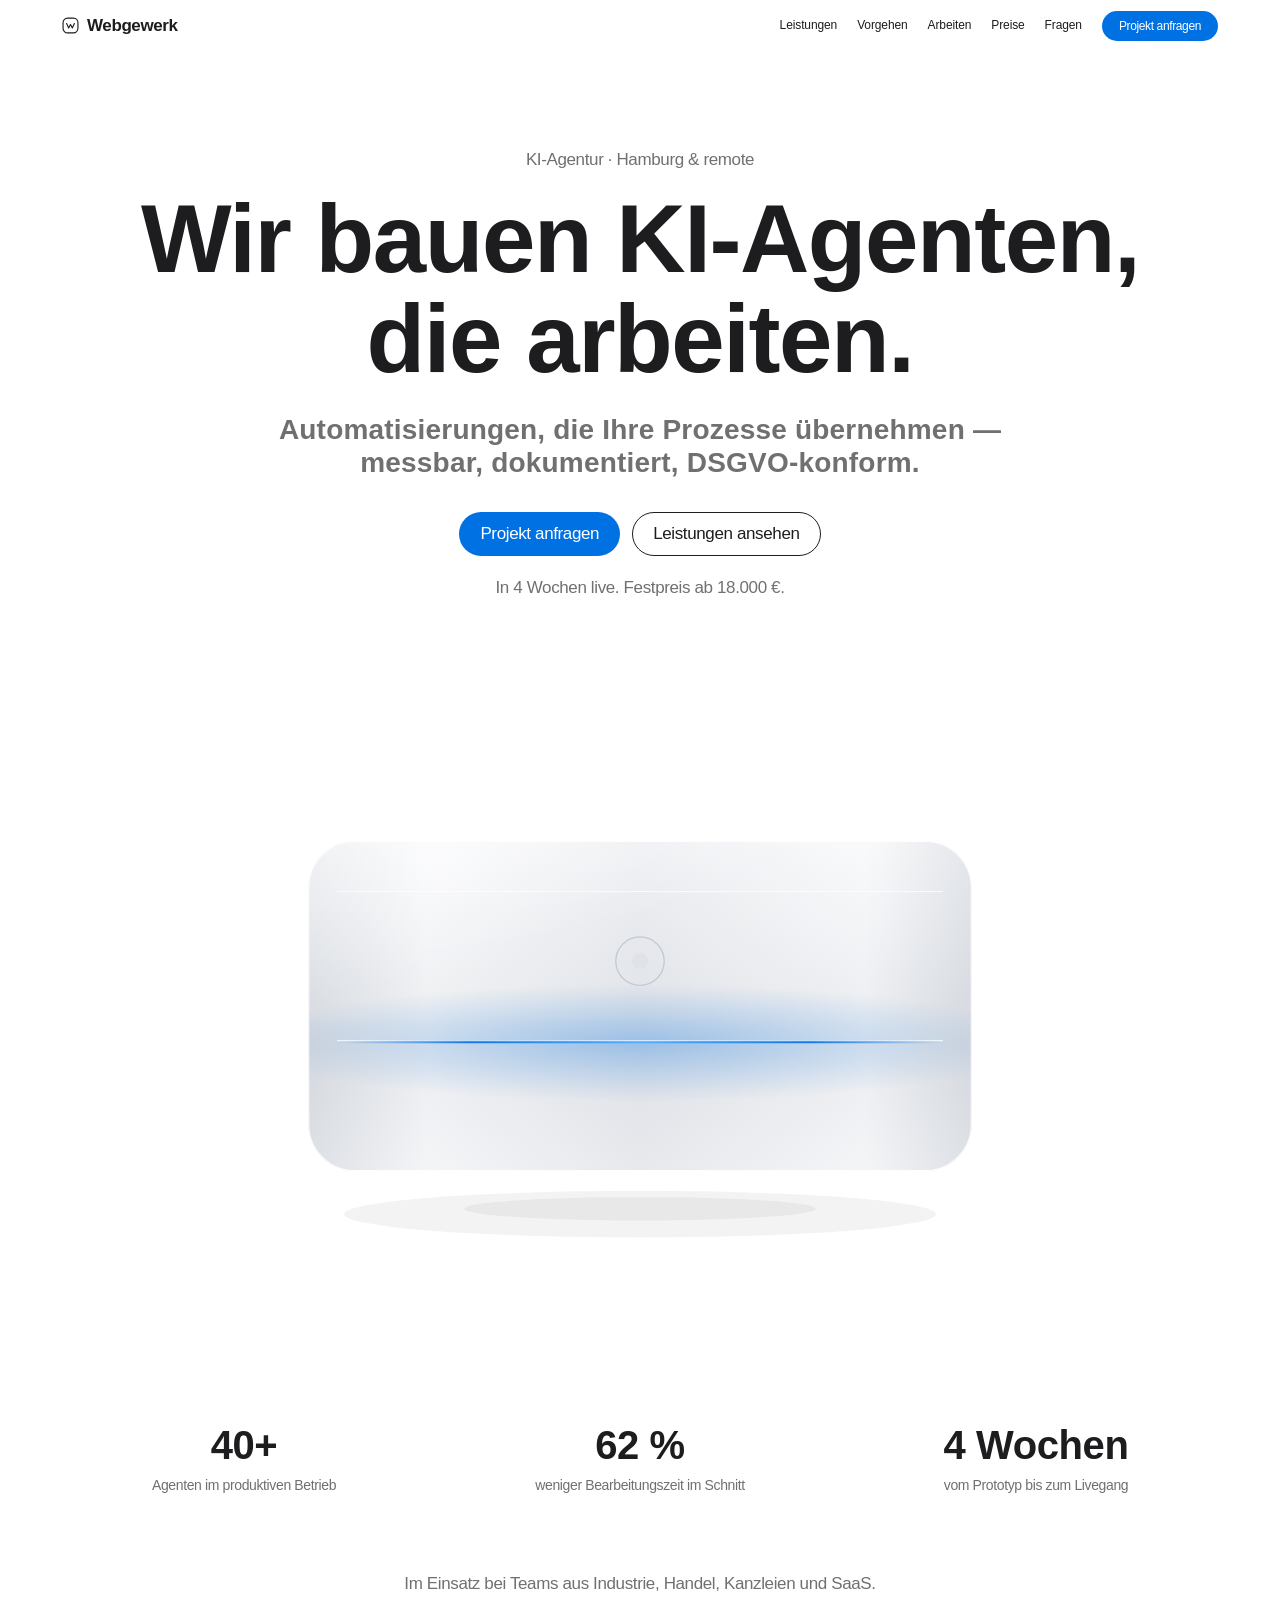
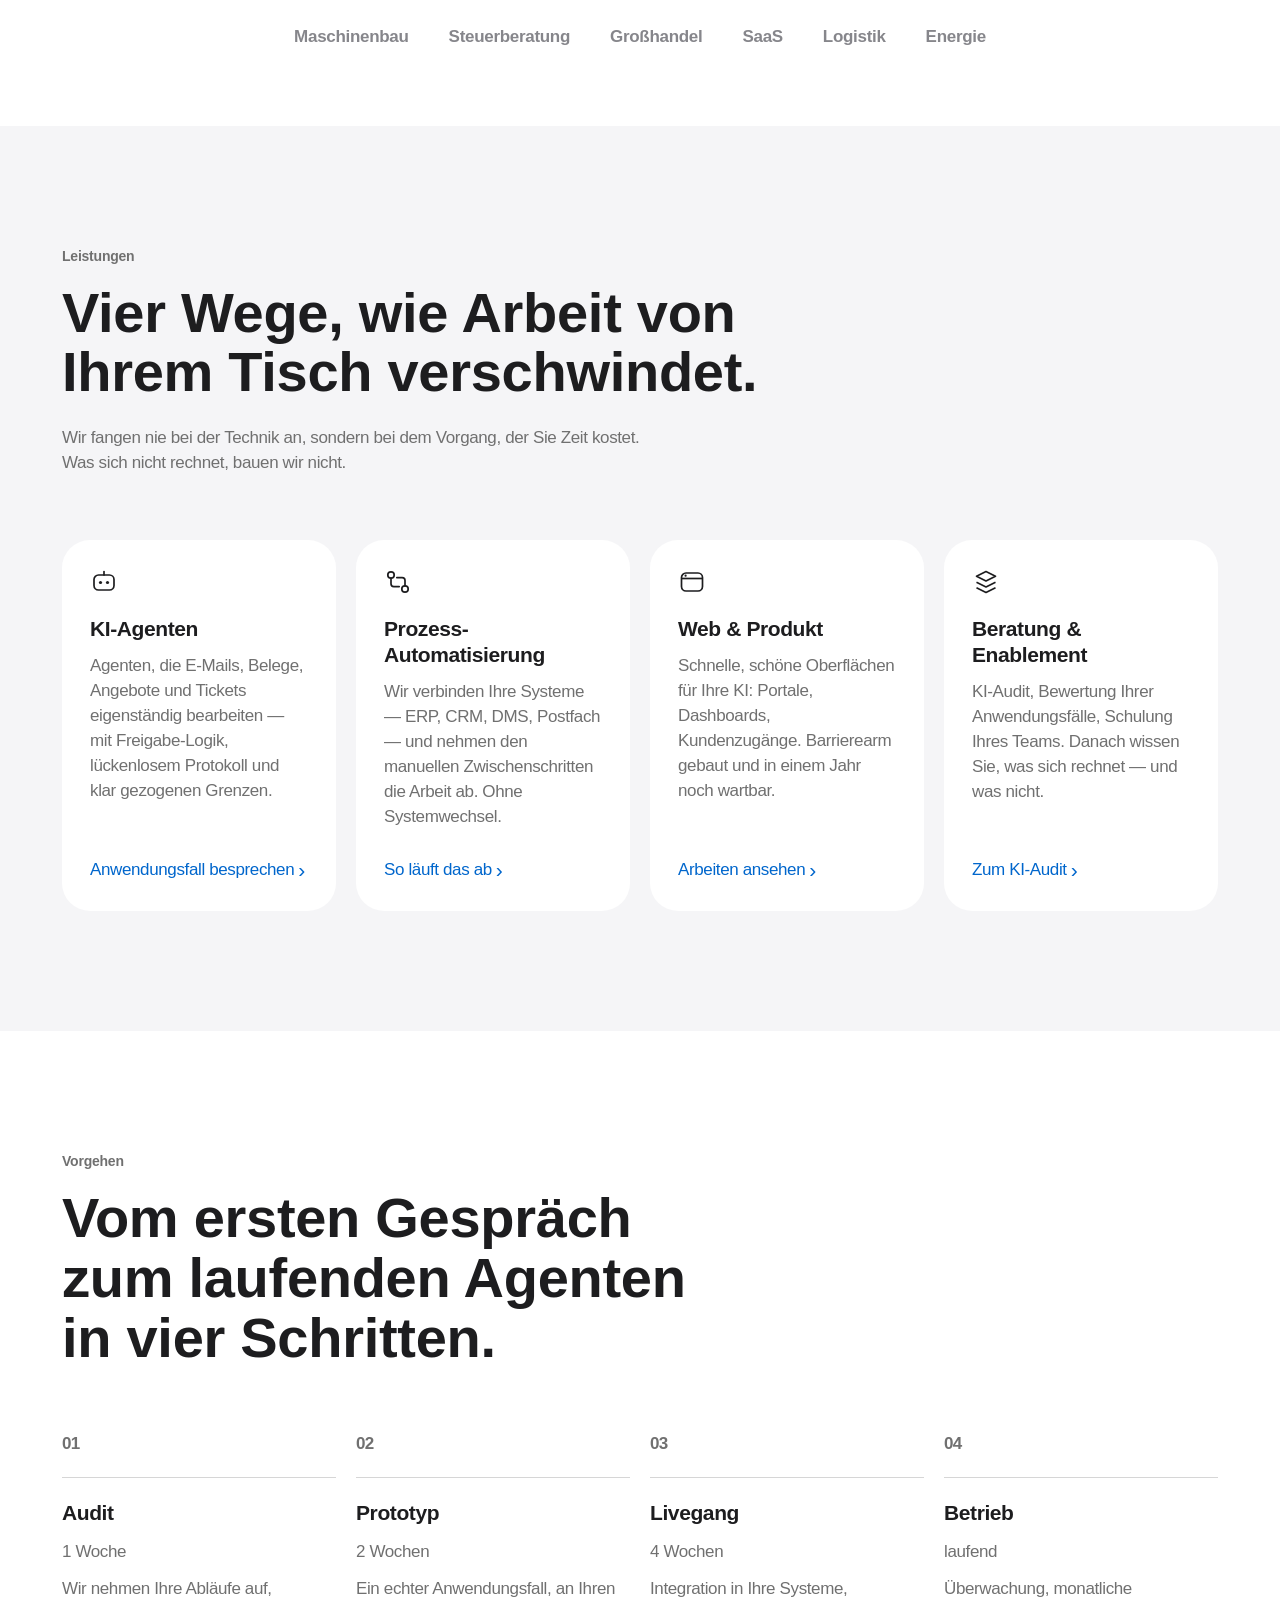
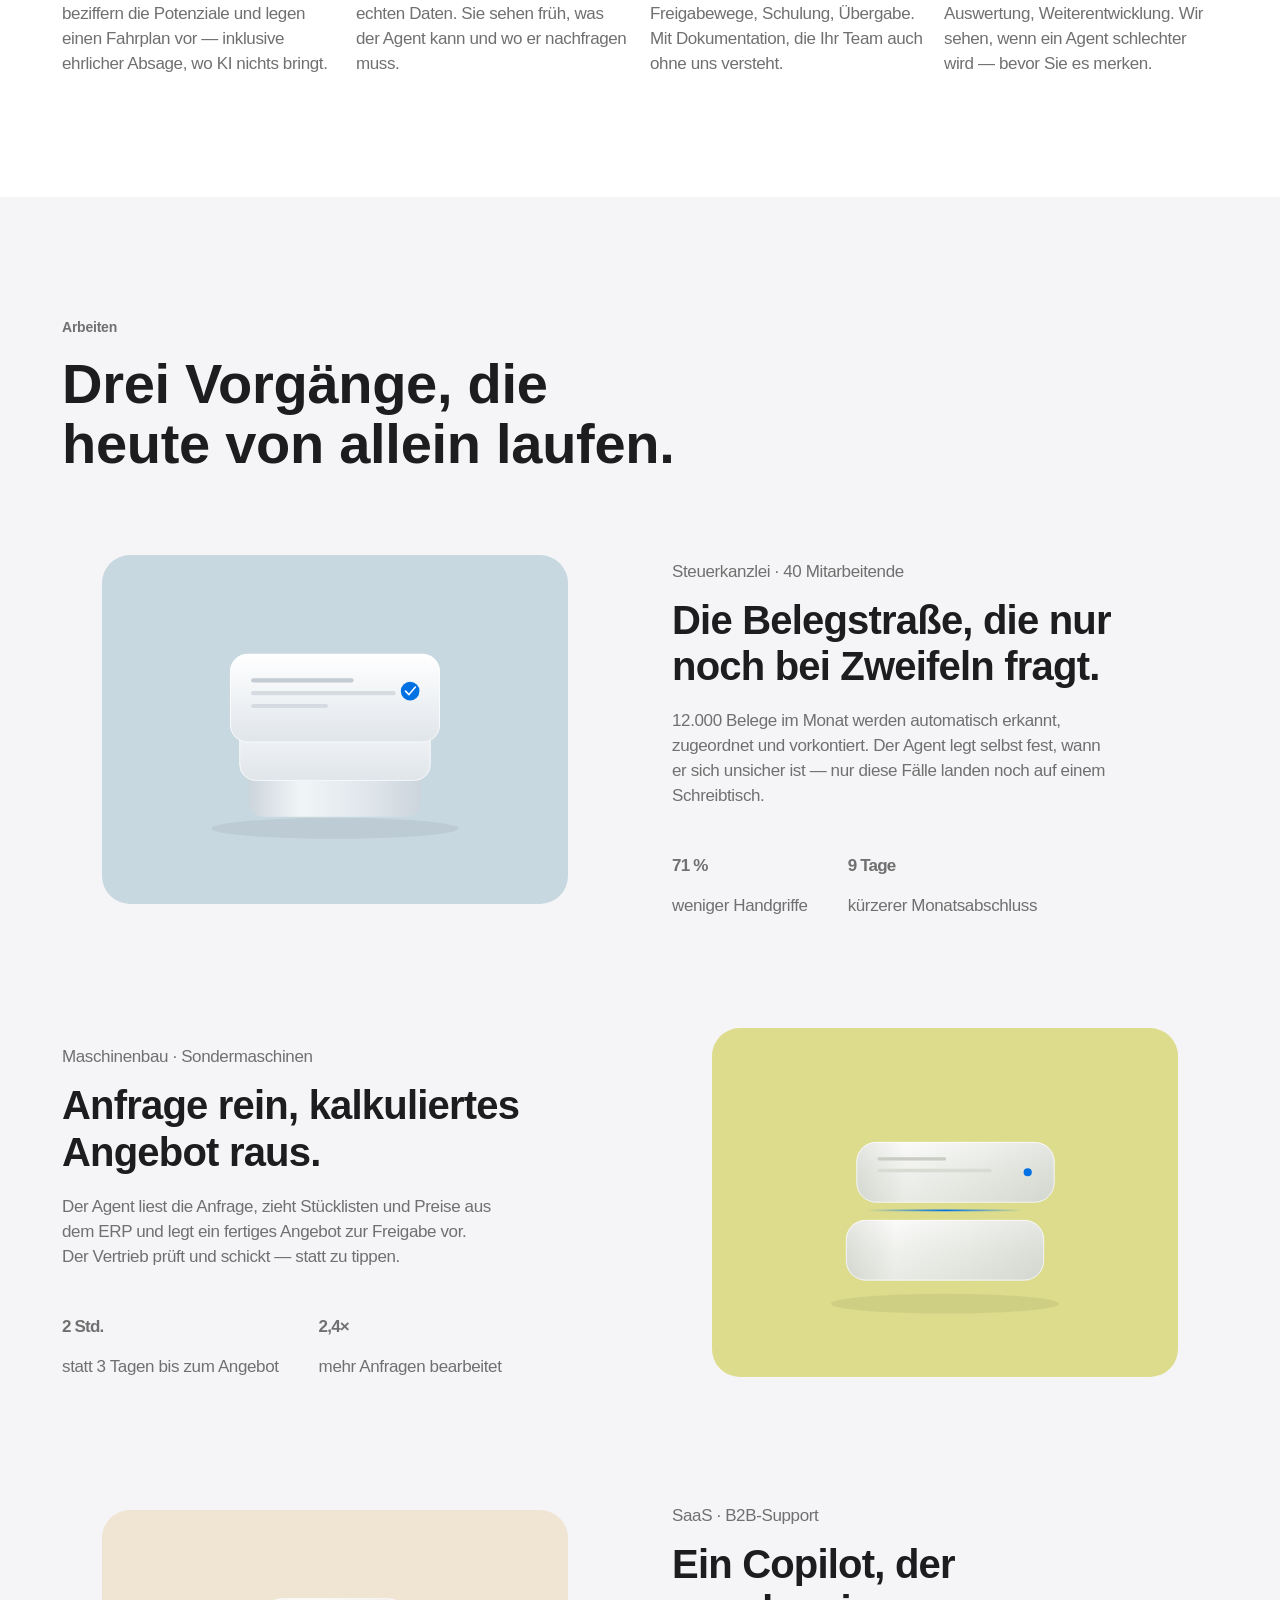
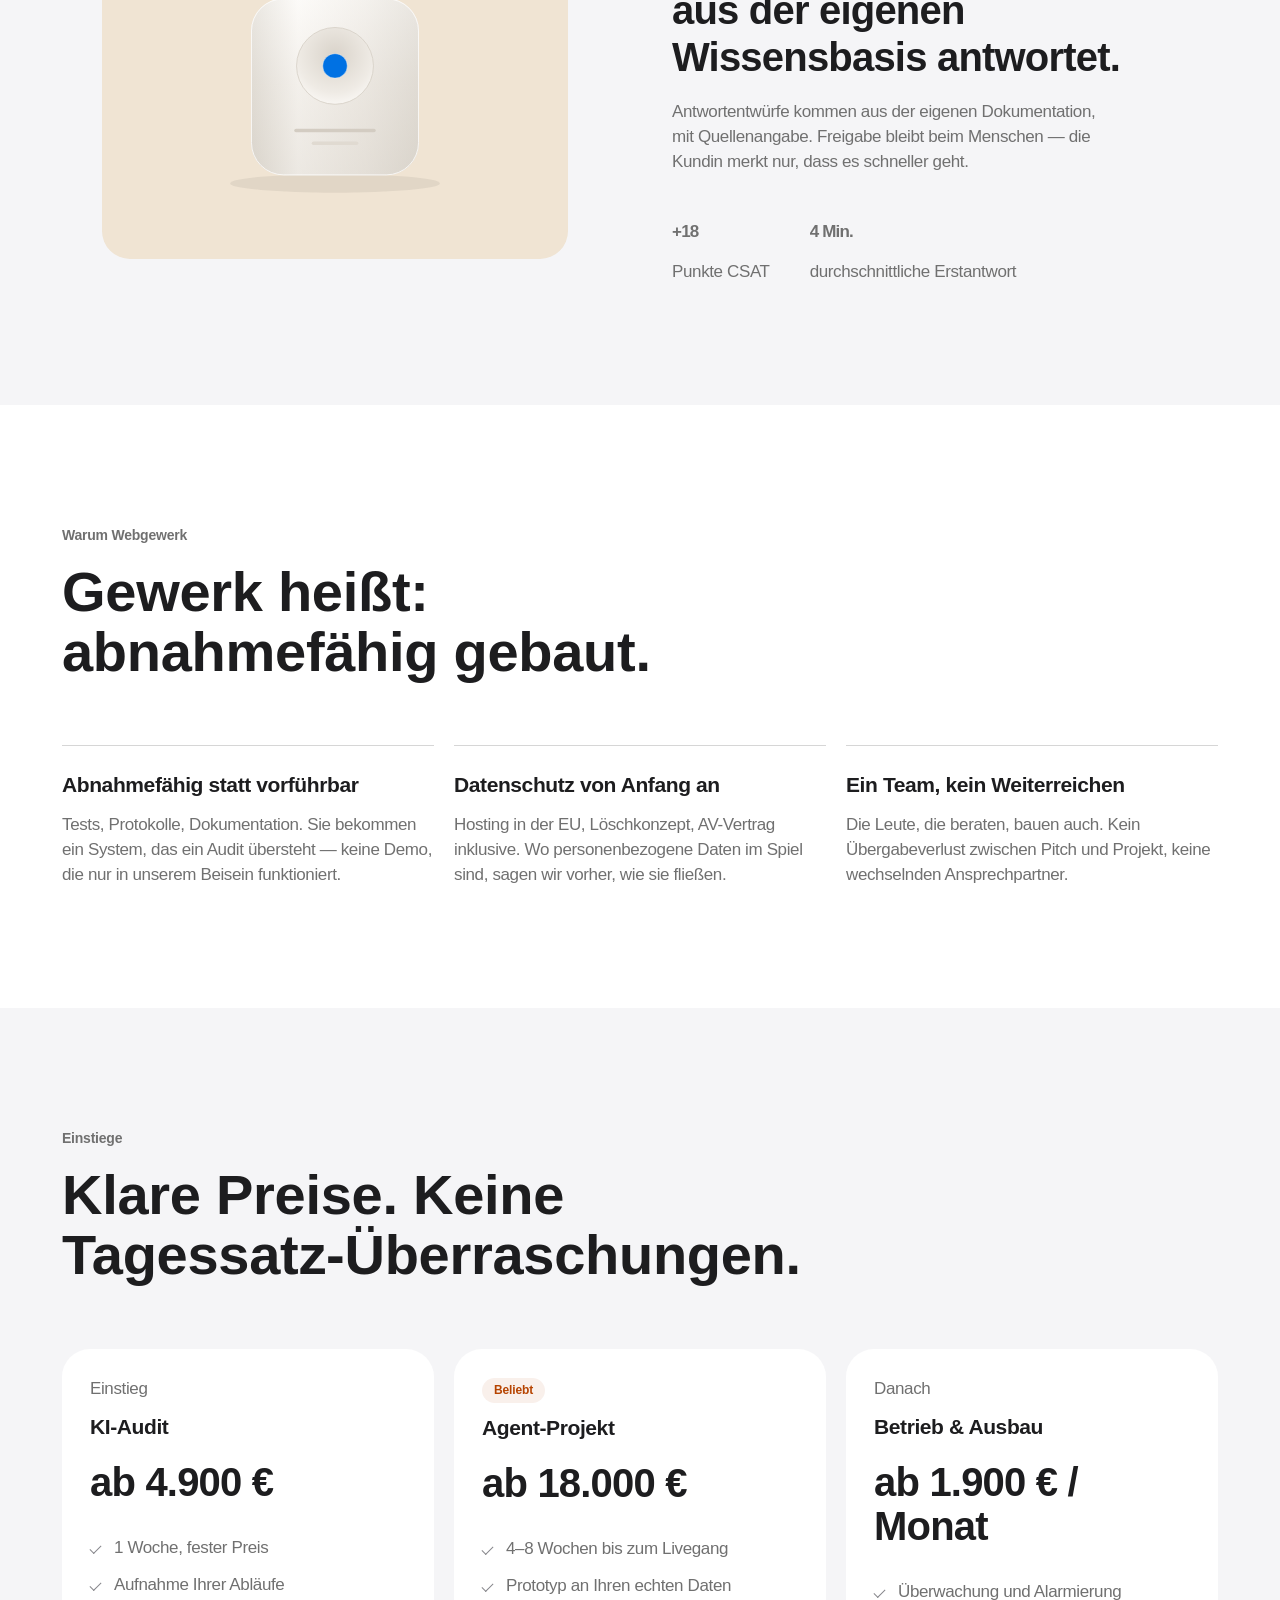
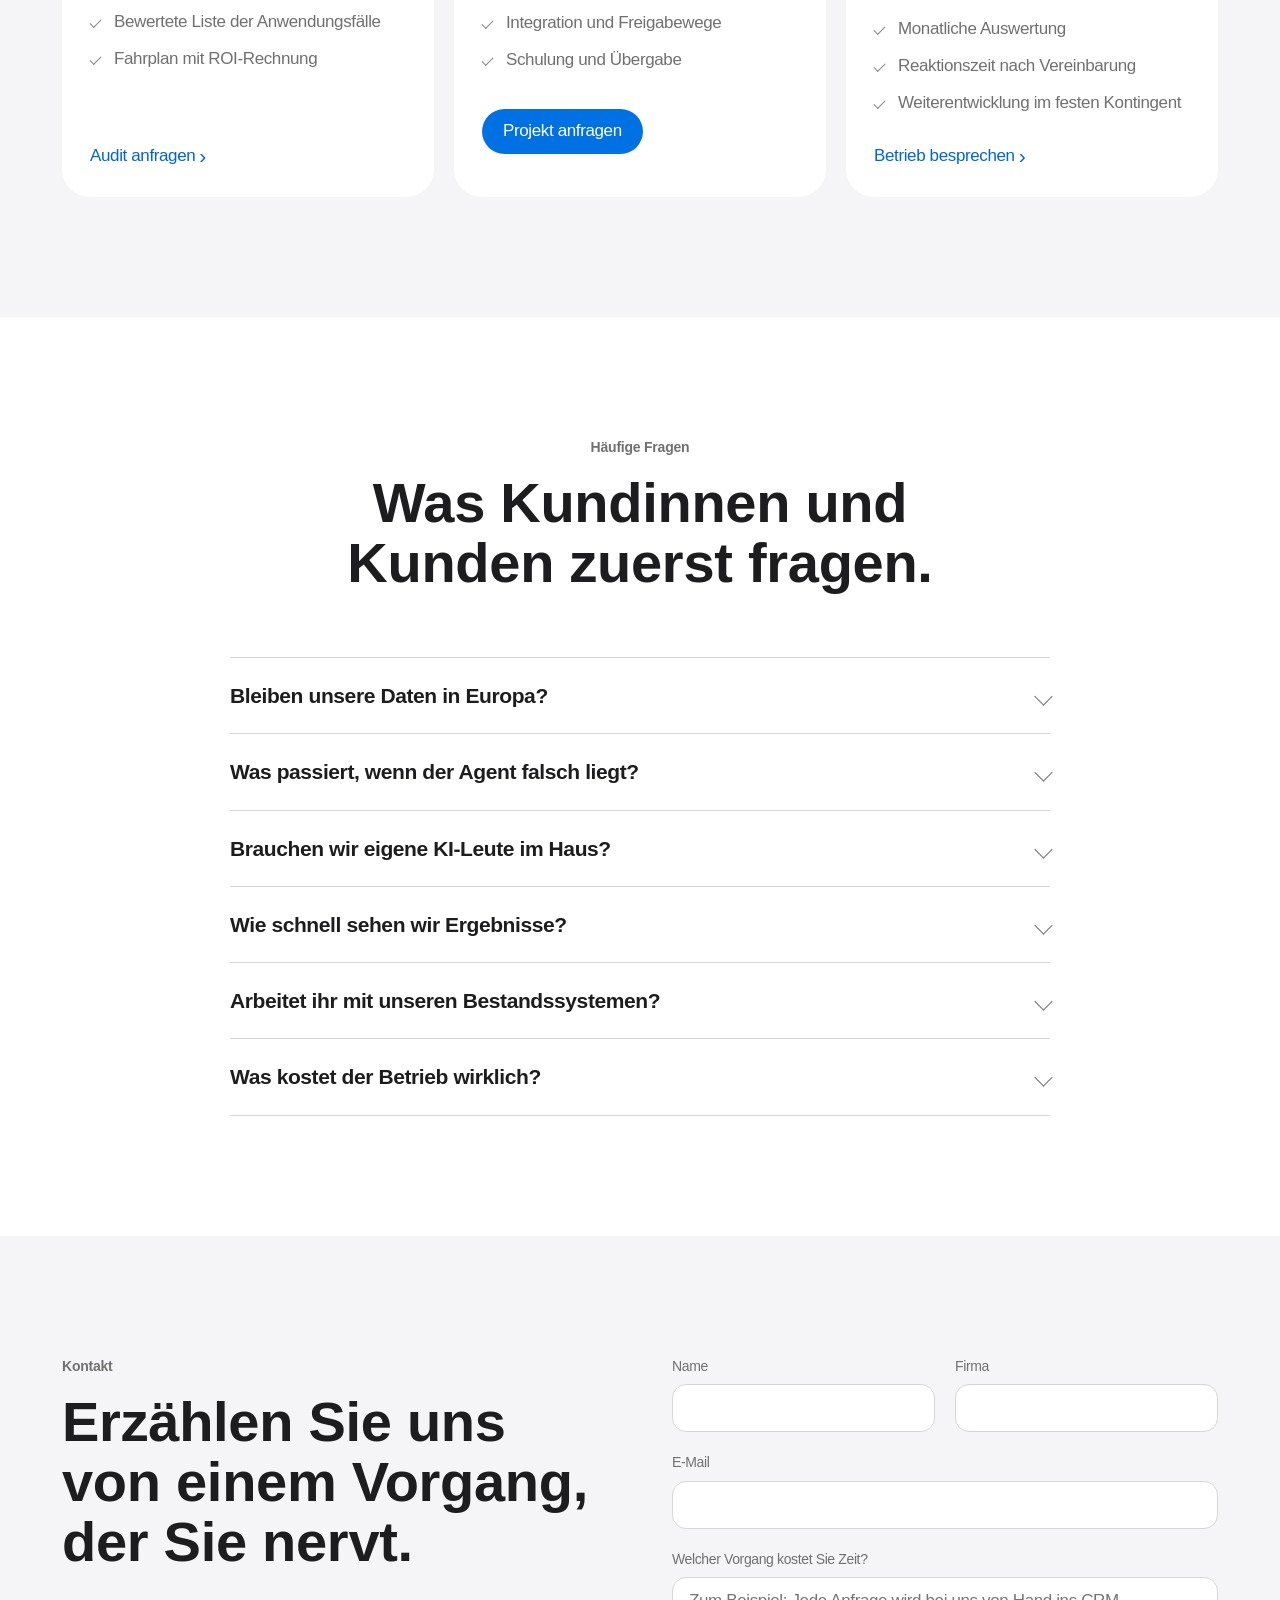
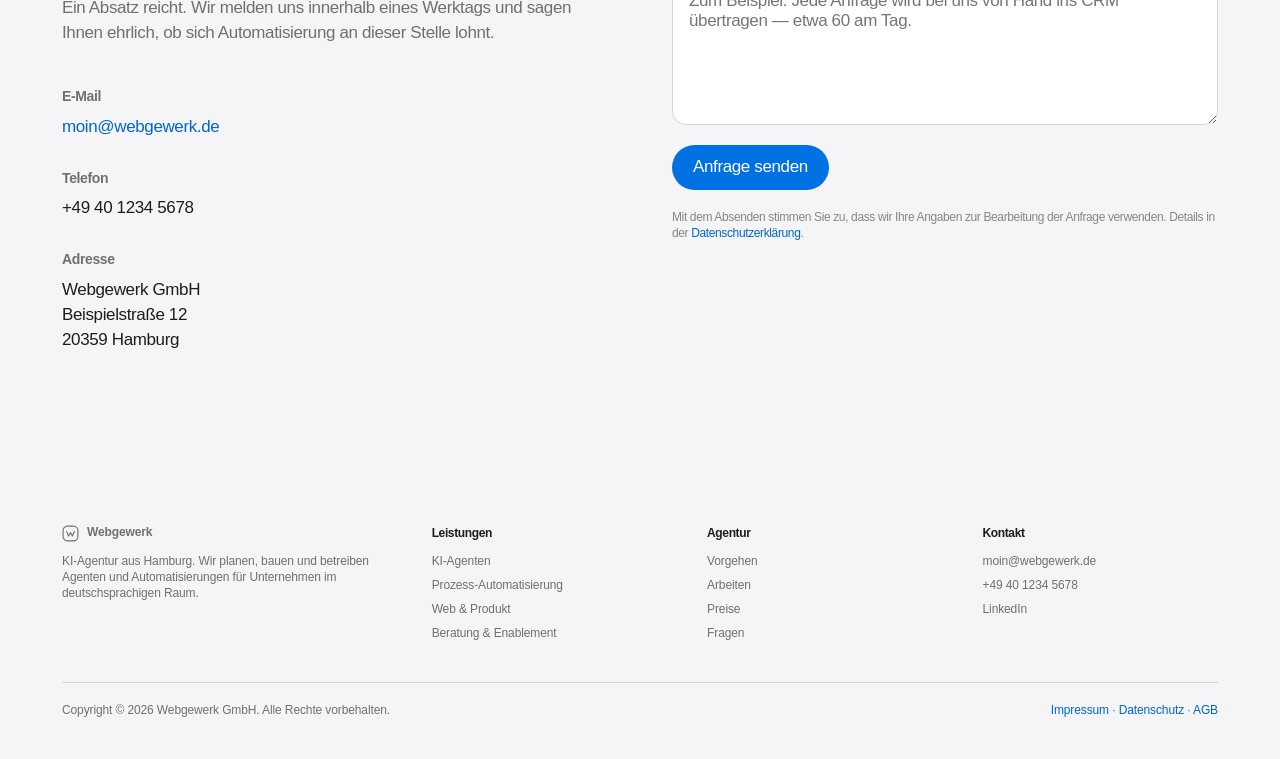
==== index.html @ 895873ce "Website für Webgewerk bauen Statische Seite ohne Build-Schritt, gebaut nach dem Refero-Style „Apple " ====
<!doctype html>
<html lang="de">
<head>
<meta charset="utf-8">
<meta name="viewport" content="width=device-width, initial-scale=1">
<title>Webgewerk — KI-Agenten, die arbeiten</title>
<meta name="description" content="Webgewerk ist eine KI-Agentur aus Hamburg. Wir planen, bauen und betreiben KI-Agenten und Automatisierungen für Unternehmen im deutschsprachigen Raum — messbar, dokumentiert, DSGVO-konform.">
<meta name="theme-color" content="#ffffff">
<link rel="canonical" href="https://webgewerk.de/">

<meta property="og:type" content="website">
<meta property="og:locale" content="de_DE">
<meta property="og:site_name" content="Webgewerk">
<meta property="og:title" content="Webgewerk — KI-Agenten, die arbeiten">
<meta property="og:description" content="KI-Agenten und Automatisierungen, die Ihre Prozesse übernehmen. In Wochen live, nicht in Quartalen.">
<meta property="og:image" content="/assets/img/hero.svg">

<link rel="stylesheet" href="styles/main.css">
<link rel="icon" href="assets/img/mark.svg" type="image/svg+xml">

<script type="application/ld+json">
{
  "@context": "https://schema.org",
  "@type": "ProfessionalService",
  "name": "Webgewerk",
  "description": "KI-Agentur für Agenten, Prozessautomatisierung und Produktentwicklung.",
  "areaServed": "DACH",
  "email": "moin@webgewerk.de",
  "address": { "@type": "PostalAddress", "addressLocality": "Hamburg", "addressCountry": "DE" }
}
</script>
</head>

<body>
<a class="skip" href="#main">Zum Inhalt springen</a>

<!-- ========================= Navigation ========================= -->
<header class="nav">
  <div class="wrap nav__inner">
    <a class="nav__logo" href="#top">
      <svg class="nav__mark" viewBox="0 0 24 24" aria-hidden="true">
        <rect x="1.5" y="1.5" width="21" height="21" rx="6.5" fill="none" stroke="currentColor" stroke-width="1.6"/>
        <path d="M6.5 9.2 L9.4 15.4 L12 10.6 L14.6 15.4 L17.5 9.2" fill="none"
              stroke="currentColor" stroke-width="1.6" stroke-linecap="round" stroke-linejoin="round"/>
      </svg>
      Webgewerk
    </a>

    <button class="nav__burger" type="button" aria-expanded="false"
            aria-controls="nav-menu" aria-label="Menü öffnen"><span></span></button>

    <nav class="nav__menu" id="nav-menu" aria-label="Hauptnavigation">
      <a class="nav__link" href="#leistungen">Leistungen</a>
      <a class="nav__link" href="#vorgehen">Vorgehen</a>
      <a class="nav__link" href="#arbeiten">Arbeiten</a>
      <a class="nav__link" href="#preise">Preise</a>
      <a class="nav__link" href="#faq">Fragen</a>
      <a class="btn btn--filled nav__cta" href="#kontakt">Projekt anfragen</a>
    </nav>
  </div>
</header>

<main id="main">
<a id="top"></a>

<!-- ========================= Hero ========================= -->
<section class="section hero">
  <div class="wrap">
    <p class="hero__eyebrow" data-reveal>KI-Agentur · Hamburg &amp; remote</p>
    <h1 class="h-display" data-reveal data-delay="1">Wir bauen KI-Agenten,<br>die arbeiten.</h1>
    <p class="hero__lead" data-reveal data-delay="2">
      Automatisierungen, die Ihre Prozesse übernehmen — messbar, dokumentiert,
      <span style="white-space:nowrap">DSGVO-konform</span>.
    </p>

    <div class="btn-row btn-row--center" data-reveal data-delay="3">
      <a class="btn btn--filled" href="#kontakt">Projekt anfragen</a>
      <a class="btn btn--ghost" href="#leistungen">Leistungen ansehen</a>
    </div>

    <p class="hero__note num" data-reveal data-delay="3">In 4 Wochen live. Festpreis ab 18.000 €.</p>

    <figure class="hero__visual" data-reveal>
      <img src="assets/img/hero.svg" width="1200" height="760"
           alt="Ein mattes Aluminiumobjekt mit einer schmalen blauen Lichtfuge, freigestellt auf Weiß.">
    </figure>

    <div class="stats">
      <div class="stat" data-reveal>
        <p class="stat__value num">40+</p>
        <p class="stat__label">Agenten im produktiven Betrieb</p>
      </div>
      <div class="stat" data-reveal data-delay="1">
        <p class="stat__value num">62 %</p>
        <p class="stat__label">weniger Bearbeitungszeit im Schnitt</p>
      </div>
      <div class="stat" data-reveal data-delay="2">
        <p class="stat__value num">4 Wochen</p>
        <p class="stat__label">vom Prototyp bis zum Livegang</p>
      </div>
    </div>
  </div>
</section>

<!-- ========================= Vertrauen ========================= -->
<section class="section section--tight trust">
  <div class="wrap" data-reveal>
    <p>Im Einsatz bei Teams aus Industrie, Handel, Kanzleien und SaaS.</p>
    <div class="trust__row">
      <span class="trust__item">Maschinenbau</span>
      <span class="trust__item">Steuerberatung</span>
      <span class="trust__item">Großhandel</span>
      <span class="trust__item">SaaS</span>
      <span class="trust__item">Logistik</span>
      <span class="trust__item">Energie</span>
    </div>
  </div>
</section>

<!-- ========================= Leistungen ========================= -->
<section class="section section--canvas" id="leistungen">
  <div class="wrap">
    <div class="section__head" data-reveal>
      <p class="eyebrow">Leistungen</p>
      <h2 class="h-section">Vier Wege, wie Arbeit von Ihrem Tisch verschwindet.</h2>
      <p class="copy">
        Wir fangen nie bei der Technik an, sondern bei dem Vorgang, der Sie Zeit kostet.
        Was sich nicht rechnet, bauen wir nicht.
      </p>
    </div>

    <div class="grid grid--4">
      <article class="card" data-reveal>
        <svg class="card__icon" viewBox="0 0 28 28" fill="none" aria-hidden="true">
          <rect x="4" y="7" width="20" height="15" rx="4.5" stroke="currentColor" stroke-width="1.7"/>
          <circle cx="10.5" cy="14.5" r="1.6" fill="currentColor"/>
          <circle cx="17.5" cy="14.5" r="1.6" fill="currentColor"/>
          <path d="M14 7V3.5" stroke="currentColor" stroke-width="1.7" stroke-linecap="round"/>
        </svg>
        <h3>KI-Agenten</h3>
        <p>Agenten, die E-Mails, Belege, Angebote und Tickets eigenständig bearbeiten — mit
          Freigabe-Logik, lückenlosem Protokoll und klar gezogenen Grenzen.</p>
        <a class="arrow-link" href="#kontakt">Anwendungsfall besprechen</a>
      </article>

      <article class="card" data-reveal data-delay="1">
        <svg class="card__icon" viewBox="0 0 28 28" fill="none" aria-hidden="true">
          <circle cx="7" cy="7" r="3.2" stroke="currentColor" stroke-width="1.7"/>
          <circle cx="21" cy="21" r="3.2" stroke="currentColor" stroke-width="1.7"/>
          <path d="M7 10.4v5.4a2.8 2.8 0 0 0 2.8 2.8h5.4" stroke="currentColor" stroke-width="1.7" stroke-linecap="round"/>
          <path d="M21 17.8v-5.4a2.8 2.8 0 0 0-2.8-2.8h-5.4" stroke="currentColor" stroke-width="1.7" stroke-linecap="round"/>
        </svg>
        <h3>Prozess-Automatisierung</h3>
        <p>Wir verbinden Ihre Systeme — ERP, CRM, DMS, Postfach — und nehmen den manuellen
          Zwischenschritten die Arbeit ab. Ohne Systemwechsel.</p>
        <a class="arrow-link" href="#vorgehen">So läuft das ab</a>
      </article>

      <article class="card" data-reveal data-delay="2">
        <svg class="card__icon" viewBox="0 0 28 28" fill="none" aria-hidden="true">
          <rect x="3.5" y="5" width="21" height="18" rx="4.5" stroke="currentColor" stroke-width="1.7"/>
          <path d="M3.5 10.5h21" stroke="currentColor" stroke-width="1.7"/>
          <circle cx="7.6" cy="7.7" r="1.1" fill="currentColor"/>
        </svg>
        <h3>Web &amp; Produkt</h3>
        <p>Schnelle, schöne Oberflächen für Ihre KI: Portale, Dashboards, Kundenzugänge.
          Barrierearm gebaut und in einem Jahr noch wartbar.</p>
        <a class="arrow-link" href="#arbeiten">Arbeiten ansehen</a>
      </article>

      <article class="card" data-reveal data-delay="3">
        <svg class="card__icon" viewBox="0 0 28 28" fill="none" aria-hidden="true">
          <path d="M14 3.5 4.5 8.2 14 12.9l9.5-4.7L14 3.5Z" stroke="currentColor" stroke-width="1.7" stroke-linejoin="round"/>
          <path d="M4.5 14.2 14 18.9l9.5-4.7M4.5 19.8 14 24.5l9.5-4.7" stroke="currentColor" stroke-width="1.7" stroke-linejoin="round"/>
        </svg>
        <h3>Beratung &amp; Enablement</h3>
        <p>KI-Audit, Bewertung Ihrer Anwendungsfälle, Schulung Ihres Teams. Danach wissen Sie,
          was sich rechnet — und was nicht.</p>
        <a class="arrow-link" href="#preise">Zum KI-Audit</a>
      </article>
    </div>
  </div>
</section>

<!-- ========================= Vorgehen ========================= -->
<section class="section" id="vorgehen">
  <div class="wrap">
    <div class="section__head" data-reveal>
      <p class="eyebrow">Vorgehen</p>
      <h2 class="h-section">Vom ersten Gespräch zum laufenden Agenten in vier Schritten.</h2>
    </div>

    <div class="steps">
      <article class="step" data-reveal>
        <p class="step__num num">01</p>
        <div class="step__rule"></div>
        <h3>Audit</h3>
        <p class="step__time">1 Woche</p>
        <p>Wir nehmen Ihre Abläufe auf, beziffern die Potenziale und legen einen Fahrplan vor —
          inklusive ehrlicher Absage, wo KI nichts bringt.</p>
      </article>

      <article class="step" data-reveal data-delay="1">
        <p class="step__num num">02</p>
        <div class="step__rule"></div>
        <h3>Prototyp</h3>
        <p class="step__time">2 Wochen</p>
        <p>Ein echter Anwendungsfall, an Ihren echten Daten. Sie sehen früh, was der Agent kann
          und wo er nachfragen muss.</p>
      </article>

      <article class="step" data-reveal data-delay="2">
        <p class="step__num num">03</p>
        <div class="step__rule"></div>
        <h3>Livegang</h3>
        <p class="step__time">4 Wochen</p>
        <p>Integration in Ihre Systeme, Freigabewege, Schulung, Übergabe. Mit Dokumentation,
          die Ihr Team auch ohne uns versteht.</p>
      </article>

      <article class="step" data-reveal data-delay="3">
        <p class="step__num num">04</p>
        <div class="step__rule"></div>
        <h3>Betrieb</h3>
        <p class="step__time">laufend</p>
        <p>Überwachung, monatliche Auswertung, Weiterentwicklung. Wir sehen, wenn ein Agent
          schlechter wird — bevor Sie es merken.</p>
      </article>
    </div>
  </div>
</section>

<!-- ========================= Arbeiten ========================= -->
<section class="section section--canvas" id="arbeiten">
  <div class="wrap">
    <div class="section__head" data-reveal>
      <p class="eyebrow">Arbeiten</p>
      <h2 class="h-section">Drei Vorgänge, die heute von allein laufen.</h2>
    </div>

    <article class="case" data-reveal>
      <figure class="case__media">
        <img src="assets/img/case-belege.svg" width="800" height="600"
             alt="Gestapelte Belegebenen als Produktdarstellung auf hellblauer Fläche.">
      </figure>
      <div class="case__body">
        <p class="case__kicker">Steuerkanzlei · 40 Mitarbeitende</p>
        <h3>Die Belegstraße, die nur noch bei Zweifeln fragt.</h3>
        <p>12.000 Belege im Monat werden automatisch erkannt, zugeordnet und vorkontiert.
          Der Agent legt selbst fest, wann er sich unsicher ist — nur diese Fälle landen
          noch auf einem Schreibtisch.</p>
        <div class="case__metrics num">
          <div>
            <p class="case__metric-value">71 %</p>
            <p class="case__metric-label">weniger Handgriffe</p>
          </div>
          <div>
            <p class="case__metric-value">9 Tage</p>
            <p class="case__metric-label">kürzerer Monatsabschluss</p>
          </div>
        </div>
      </div>
    </article>

    <article class="case case--flip" data-reveal>
      <figure class="case__media">
        <img src="assets/img/case-angebot.svg" width="800" height="600"
             alt="Zwei schwebende Metallplatten als Produktdarstellung auf gelbgrüner Fläche.">
      </figure>
      <div class="case__body">
        <p class="case__kicker">Maschinenbau · Sondermaschinen</p>
        <h3>Anfrage rein, kalkuliertes Angebot raus.</h3>
        <p>Der Agent liest die Anfrage, zieht Stücklisten und Preise aus dem ERP und legt ein
          fertiges Angebot zur Freigabe vor. Der Vertrieb prüft und schickt — statt zu tippen.</p>
        <div class="case__metrics num">
          <div>
            <p class="case__metric-value">2 Std.</p>
            <p class="case__metric-label">statt 3 Tagen bis zum Angebot</p>
          </div>
          <div>
            <p class="case__metric-value">2,4×</p>
            <p class="case__metric-label">mehr Anfragen bearbeitet</p>
          </div>
        </div>
      </div>
    </article>

    <article class="case" data-reveal>
      <figure class="case__media">
        <img src="assets/img/case-support.svg" width="800" height="600"
             alt="Monolithischer Block mit runder Vertiefung als Produktdarstellung auf cremefarbener Fläche.">
      </figure>
      <div class="case__body">
        <p class="case__kicker">SaaS · B2B-Support</p>
        <h3>Ein Copilot, der aus der eigenen Wissensbasis antwortet.</h3>
        <p>Antwortentwürfe kommen aus der eigenen Dokumentation, mit Quellenangabe. Freigabe
          bleibt beim Menschen — die Kundin merkt nur, dass es schneller geht.</p>
        <div class="case__metrics num">
          <div>
            <p class="case__metric-value">+18</p>
            <p class="case__metric-label">Punkte CSAT</p>
          </div>
          <div>
            <p class="case__metric-value">4 Min.</p>
            <p class="case__metric-label">durchschnittliche Erstantwort</p>
          </div>
        </div>
      </div>
    </article>
  </div>
</section>

<!-- ========================= Warum ========================= -->
<section class="section">
  <div class="wrap">
    <div class="section__head" data-reveal>
      <p class="eyebrow">Warum Webgewerk</p>
      <h2 class="h-section">Gewerk heißt: abnahmefähig gebaut.</h2>
    </div>

    <div class="grid grid--3">
      <article class="reason" data-reveal>
        <div class="reason__rule"></div>
        <h3>Abnahmefähig statt vorführbar</h3>
        <p>Tests, Protokolle, Dokumentation. Sie bekommen ein System, das ein Audit übersteht —
          keine Demo, die nur in unserem Beisein funktioniert.</p>
      </article>

      <article class="reason" data-reveal data-delay="1">
        <div class="reason__rule"></div>
        <h3>Datenschutz von Anfang an</h3>
        <p>Hosting in der EU, Löschkonzept, AV-Vertrag inklusive. Wo personenbezogene Daten
          im Spiel sind, sagen wir vorher, wie sie fließen.</p>
      </article>

      <article class="reason" data-reveal data-delay="2">
        <div class="reason__rule"></div>
        <h3>Ein Team, kein Weiterreichen</h3>
        <p>Die Leute, die beraten, bauen auch. Kein Übergabeverlust zwischen Pitch und Projekt,
          keine wechselnden Ansprechpartner.</p>
      </article>
    </div>
  </div>
</section>

<!-- ========================= Preise ========================= -->
<section class="section section--canvas" id="preise">
  <div class="wrap">
    <div class="section__head" data-reveal>
      <p class="eyebrow">Einstiege</p>
      <h2 class="h-section">Klare Preise. Keine Tagessatz-Überraschungen.</h2>
    </div>

    <div class="grid grid--3">
      <article class="card price" data-reveal>
        <p class="price__label">Einstieg</p>
        <h3>KI-Audit</h3>
        <p class="price__value num">ab 4.900 €</p>
        <ul class="price__list">
          <li>1 Woche, fester Preis</li>
          <li>Aufnahme Ihrer Abläufe</li>
          <li>Bewertete Liste der Anwendungsfälle</li>
          <li>Fahrplan mit ROI-Rechnung</li>
        </ul>
        <a class="arrow-link" href="#kontakt">Audit anfragen</a>
      </article>

      <article class="card price" data-reveal data-delay="1">
        <p class="price__label"><span class="badge">Beliebt</span></p>
        <h3>Agent-Projekt</h3>
        <p class="price__value num">ab 18.000 €</p>
        <ul class="price__list">
          <li>4–8 Wochen bis zum Livegang</li>
          <li>Prototyp an Ihren echten Daten</li>
          <li>Integration und Freigabewege</li>
          <li>Schulung und Übergabe</li>
        </ul>
        <a class="btn btn--filled" href="#kontakt" style="margin-top:var(--sp-6);align-self:flex-start;">Projekt anfragen</a>
      </article>

      <article class="card price" data-reveal data-delay="2">
        <p class="price__label">Danach</p>
        <h3>Betrieb &amp; Ausbau</h3>
        <p class="price__value num">ab 1.900 € / Monat</p>
        <ul class="price__list">
          <li>Überwachung und Alarmierung</li>
          <li>Monatliche Auswertung</li>
          <li>Reaktionszeit nach Vereinbarung</li>
          <li>Weiterentwicklung im festen Kontingent</li>
        </ul>
        <a class="arrow-link" href="#kontakt">Betrieb besprechen</a>
      </article>
    </div>
  </div>
</section>

<!-- ========================= FAQ ========================= -->
<section class="section" id="faq">
  <div class="wrap">
    <div class="section__head section__head--center" data-reveal>
      <p class="eyebrow">Häufige Fragen</p>
      <h2 class="h-section">Was Kundinnen und Kunden zuerst fragen.</h2>
    </div>

    <div class="faq" data-reveal>
      <details class="faq__item">
        <summary class="faq__q">Bleiben unsere Daten in Europa?</summary>
        <div class="faq__a"><p>Ja. Wir hosten in der EU und wählen Modelle, die sich in der EU
          betreiben oder über europäische Anbieter ansprechen lassen. Wo ein Anbieter außerhalb
          der EU unvermeidbar ist, sagen wir das vorher und legen die Rechtsgrundlage offen —
          Sie entscheiden dann, nicht wir.</p></div>
      </details>

      <details class="faq__item">
        <summary class="faq__q">Was passiert, wenn der Agent falsch liegt?</summary>
        <div class="faq__a"><p>Dafür bauen wir zwei Dinge ein: eine Unsicherheitsschwelle, ab der
          der Agent nicht selbst entscheidet, sondern vorlegt — und ein Protokoll, in dem jeder
          Schritt nachvollziehbar bleibt. Kritische Vorgänge bekommen grundsätzlich eine
          menschliche Freigabe.</p></div>
      </details>

      <details class="faq__item">
        <summary class="faq__q">Brauchen wir eigene KI-Leute im Haus?</summary>
        <div class="faq__a"><p>Nein. Für den Betrieb reicht eine Person, die den Fachprozess kennt.
          Wir schulen sie und übergeben eine Dokumentation, mit der sie Regeln selbst anpassen
          kann. Alles Technische können Sie bei uns lassen — müssen Sie aber nicht.</p></div>
      </details>

      <details class="faq__item">
        <summary class="faq__q">Wie schnell sehen wir Ergebnisse?</summary>
        <div class="faq__a"><p>Nach dem Audit wissen Sie in einer Woche, was sich rechnet. Der
          erste Prototyp läuft nach zwei weiteren Wochen an Ihren Daten. Bis ein Agent
          produktiv arbeitet, vergehen in der Regel vier bis acht Wochen.</p></div>
      </details>

      <details class="faq__item">
        <summary class="faq__q">Arbeitet ihr mit unseren Bestandssystemen?</summary>
        <div class="faq__a"><p>Genau darin liegt die Arbeit. Wir docken an ERP, CRM, DMS und
          Postfächer an — per Schnittstelle, wo es eine gibt, sonst über den Weg, den Ihr
          System zulässt. Ein Systemwechsel ist nie Voraussetzung für ein Projekt.</p></div>
      </details>

      <details class="faq__item">
        <summary class="faq__q">Was kostet der Betrieb wirklich?</summary>
        <div class="faq__a"><p>Zwei Posten: unsere Betreuung ab 1.900 € im Monat und die
          Modellkosten, die nach Nutzung abgerechnet werden. Letztere schätzen wir im Audit
          anhand Ihrer Mengen ab — bei den meisten Projekten liegen sie im niedrigen dreistelligen
          Bereich pro Monat.</p></div>
      </details>
    </div>
  </div>
</section>

<!-- ========================= Kontakt ========================= -->
<section class="section section--canvas" id="kontakt">
  <div class="wrap">
    <div class="contact">
      <div data-reveal>
        <p class="eyebrow">Kontakt</p>
        <h2 class="h-section">Erzählen Sie uns von einem Vorgang, der Sie nervt.</h2>
        <p class="copy" style="margin-top:var(--sp-6);">
          Ein Absatz reicht. Wir melden uns innerhalb eines Werktags und sagen Ihnen ehrlich,
          ob sich Automatisierung an dieser Stelle lohnt.
        </p>

        <div class="contact__aside" style="margin-top:var(--sp-10);">
          <div class="contact__block">
            <h3>E-Mail</h3>
            <p><a href="mailto:moin@webgewerk.de">moin@webgewerk.de</a></p>
          </div>
          <div class="contact__block">
            <h3>Telefon</h3>
            <p class="num">+49 40 1234 5678</p>
          </div>
          <div class="contact__block">
            <h3>Adresse</h3>
            <p>Webgewerk GmbH<br>Beispielstraße 12<br>20359 Hamburg</p>
          </div>
        </div>
      </div>

      <form class="contact__form" data-reveal data-delay="1" novalidate>
        <div class="field-row">
          <div class="field">
            <label for="f-name">Name</label>
            <input id="f-name" name="name" type="text" autocomplete="name" required>
          </div>
          <div class="field">
            <label for="f-firma">Firma</label>
            <input id="f-firma" name="firma" type="text" autocomplete="organization">
          </div>
        </div>

        <div class="field">
          <label for="f-mail">E-Mail</label>
          <input id="f-mail" name="email" type="email" autocomplete="email" required>
        </div>

        <div class="field">
          <label for="f-text">Welcher Vorgang kostet Sie Zeit?</label>
          <textarea id="f-text" name="anliegen" required
            placeholder="Zum Beispiel: Jede Anfrage wird bei uns von Hand ins CRM übertragen — etwa 60 am Tag."></textarea>
        </div>

        <p class="form__status" hidden role="status"></p>

        <button class="btn btn--filled form__submit" type="submit">Anfrage senden</button>

        <p class="form__note">
          Mit dem Absenden stimmen Sie zu, dass wir Ihre Angaben zur Bearbeitung der Anfrage
          verwenden. Details in der <a href="datenschutz.html">Datenschutzerklärung</a>.
        </p>
      </form>
    </div>
  </div>
</section>
</main>

<!-- ========================= Footer ========================= -->
<footer class="footer">
  <div class="wrap">
    <div class="footer__grid">
      <div>
        <a class="nav__logo" href="#top" style="margin-bottom:var(--sp-3);">
          <svg class="nav__mark" viewBox="0 0 24 24" aria-hidden="true">
            <rect x="1.5" y="1.5" width="21" height="21" rx="6.5" fill="none" stroke="currentColor" stroke-width="1.6"/>
            <path d="M6.5 9.2 L9.4 15.4 L12 10.6 L14.6 15.4 L17.5 9.2" fill="none"
                  stroke="currentColor" stroke-width="1.6" stroke-linecap="round" stroke-linejoin="round"/>
          </svg>
          Webgewerk
        </a>
        <p>KI-Agentur aus Hamburg. Wir planen, bauen und betreiben Agenten und
          Automatisierungen für Unternehmen im deutschsprachigen Raum.</p>
      </div>

      <div>
        <h4>Leistungen</h4>
        <ul>
          <li><a href="#leistungen">KI-Agenten</a></li>
          <li><a href="#leistungen">Prozess-Automatisierung</a></li>
          <li><a href="#leistungen">Web &amp; Produkt</a></li>
          <li><a href="#leistungen">Beratung &amp; Enablement</a></li>
        </ul>
      </div>

      <div>
        <h4>Agentur</h4>
        <ul>
          <li><a href="#vorgehen">Vorgehen</a></li>
          <li><a href="#arbeiten">Arbeiten</a></li>
          <li><a href="#preise">Preise</a></li>
          <li><a href="#faq">Fragen</a></li>
        </ul>
      </div>

      <div>
        <h4>Kontakt</h4>
        <ul>
          <li><a href="mailto:moin@webgewerk.de">moin@webgewerk.de</a></li>
          <li class="num">+49 40 1234 5678</li>
          <li><a href="https://www.linkedin.com/" rel="noopener">LinkedIn</a></li>
        </ul>
      </div>
    </div>

    <div class="footer__legal">
      <p>Copyright © <span data-year>2026</span> Webgewerk GmbH. Alle Rechte vorbehalten.</p>
      <p>
        <a href="impressum.html">Impressum</a> ·
        <a href="datenschutz.html">Datenschutz</a> ·
        <a href="agb.html">AGB</a>
      </p>
    </div>
  </div>
</footer>

<script src="scripts/main.js"></script>
</body>
</html>
---- styles/main.css ----
@import url("tokens.css");

/* ============================================================
   Grundlage
   ============================================================ */

*, *::before, *::after { box-sizing: border-box; }

html {
  -webkit-text-size-adjust: 100%;
  scroll-behavior: smooth;
  scroll-padding-top: 76px;
}

@media (prefers-reduced-motion: reduce) {
  html { scroll-behavior: auto; }
  *, *::before, *::after {
    animation-duration: 0.01ms !important;
    transition-duration: 0.01ms !important;
  }
}

body {
  margin: 0;
  background: var(--s-0);
  color: var(--c-ink);
  font-family: var(--font-text);
  font-size: var(--t-body-sm);
  font-weight: 400;
  line-height: var(--lh-body);
  letter-spacing: var(--ls-body);
  -webkit-font-smoothing: antialiased;
  -moz-osx-font-smoothing: grayscale;
}

body.is-locked { overflow: hidden; }

img, svg { max-width: 100%; display: block; }

h1, h2, h3, h4 {
  font-family: var(--font-display);
  color: var(--c-ink);
  margin: 0;
  text-wrap: balance;
}

p { margin: 0; }

a { color: var(--c-link); text-decoration: none; }
a:hover { text-decoration: underline; }

:focus-visible {
  outline: 2px solid var(--c-accent);
  outline-offset: 3px;
  border-radius: var(--r-link);
}

.num { font-feature-settings: "numr"; font-variant-numeric: tabular-nums; }

.skip {
  position: absolute; left: -9999px; top: 0;
  background: var(--s-0); color: var(--c-ink);
  padding: var(--sp-3) var(--sp-5);
  border-radius: var(--r-link); z-index: 100;
}
.skip:focus { left: var(--sp-4); top: var(--sp-4); }

/* ============================================================
   Layout
   ============================================================ */

.wrap {
  width: 100%;
  max-width: var(--page);
  margin-inline: auto;
  padding-inline: var(--page-pad);
}

.section { padding-block: var(--section); }
.section--tight { padding-block: clamp(48px, 6vw, 76px); }

/* Rhythmus entsteht durch den Wechsel der Flächen, nicht durch Linien */
.section--canvas { background: var(--s-1); }

.section__head { max-width: 880px; margin-bottom: clamp(40px, 5vw, 64px); }
.section__head .copy { margin-top: var(--sp-6); }
.section__head--center { margin-inline: auto; text-align: center; }

.eyebrow {
  font-size: var(--t-caption);
  font-weight: 600;
  letter-spacing: -0.224px;
  color: var(--c-ink-3);
  margin-bottom: var(--sp-4);
}

.h-display {
  font-size: var(--t-display);
  font-weight: 700;
  line-height: var(--lh-display);
  letter-spacing: var(--ls-display);
}

.h-section {
  font-size: var(--t-heading);
  font-weight: 700;
  line-height: var(--lh-heading);
  letter-spacing: var(--ls-heading);
}

.h-sub {
  font-size: var(--t-heading-sm);
  font-weight: 600;
  line-height: 1.2;
}

.lead {
  font-size: var(--t-body-lg);
  font-weight: 600;
  line-height: 1.14;
  letter-spacing: 0.196px;
  color: var(--c-ink);
  margin-top: var(--sp-6);
}

.copy {
  font-size: var(--t-body-sm);
  line-height: var(--lh-body);
  color: var(--c-ink-3);
  max-width: 62ch;
}

.copy--ink { color: var(--c-ink); }

/* ============================================================
   Buttons und Links
   ============================================================ */

.btn {
  display: inline-flex;
  align-items: center;
  justify-content: center;
  gap: var(--sp-2);
  font-family: var(--font-text);
  font-size: var(--t-body-sm);
  font-weight: 400;
  line-height: 1.2;
  letter-spacing: -0.374px;
  padding: 11px var(--sp-4);
  min-height: 44px;
  border-radius: var(--r-pill);
  border: 1px solid transparent;
  cursor: pointer;
  text-decoration: none;
  transition: background-color var(--dur) var(--ease),
              color var(--dur) var(--ease),
              border-color var(--dur) var(--ease);
}
.btn:hover { text-decoration: none; }

/* Der einzige chromatische Button. Höchstens einer pro Sektion. */
.btn--filled { background: var(--c-accent); color: #ffffff; padding-inline: var(--sp-5); }
.btn--filled:hover { background: var(--c-accent-deep); }

.btn--ghost { border-color: var(--c-ink); color: var(--c-ink); background: transparent; padding-inline: var(--sp-5); }
.btn--ghost:hover { background: var(--c-ink); color: #ffffff; }

.btn-row {
  display: flex;
  flex-wrap: wrap;
  gap: var(--sp-3);
  margin-top: var(--sp-8);
}
.btn-row--center { justify-content: center; }

.arrow-link {
  display: inline-flex;
  align-items: center;
  gap: 4px;
  color: var(--c-link);
  font-size: var(--t-body-sm);
  text-decoration: none;
}
.arrow-link::after { content: "\203A"; font-size: 1.24em; line-height: 1; transform: translateY(-1px); }
.arrow-link:hover { text-decoration: underline; }

.badge {
  display: inline-block;
  border-radius: var(--r-badge);
  padding: 4px var(--sp-3);
  font-size: var(--t-micro);
  font-weight: 600;
  letter-spacing: -0.12px;
  color: var(--c-ember);
  background: rgba(182, 68, 0, 0.08);
}

/* ============================================================
   Navigation — 44px, erhebt sich beim Scrollen
   ============================================================ */

.nav {
  position: sticky;
  top: 0;
  z-index: 50;
  background: rgba(255, 255, 255, 0);
  transition: background-color var(--dur) var(--ease),
              backdrop-filter var(--dur) var(--ease);
}
.nav.is-scrolled {
  background: rgba(250, 250, 252, 0.82);
  backdrop-filter: saturate(180%) blur(20px);
  -webkit-backdrop-filter: saturate(180%) blur(20px);
}

.nav__inner {
  height: 52px;
  display: flex;
  align-items: center;
  justify-content: space-between;
  gap: var(--sp-5);
}

.nav__logo {
  font-family: var(--font-display);
  font-size: var(--t-body-sm);
  font-weight: 600;
  letter-spacing: -0.4px;
  color: var(--c-ink);
  text-decoration: none;
  display: inline-flex;
  align-items: center;
  gap: var(--sp-2);
}
.nav__logo:hover { text-decoration: none; }
.nav__mark { width: 17px; height: 17px; flex: none; }

.nav__menu { display: flex; align-items: center; gap: var(--sp-5); }

.nav__link {
  font-size: var(--t-micro);
  font-weight: 400;
  letter-spacing: -0.12px;
  color: var(--c-ink);
  text-decoration: none;
  padding-block: var(--sp-2);
}
.nav__link:hover { color: var(--c-ink-3); text-decoration: none; }

.nav__cta {
  font-size: var(--t-micro);
  min-height: 30px;
  padding: 6px var(--sp-4);
}

.nav__burger {
  display: none;
  width: 40px; height: 40px;
  margin-right: -8px;
  background: none; border: 0; cursor: pointer;
  align-items: center; justify-content: center;
}
.nav__burger span {
  display: block; width: 17px; height: 1px;
  background: var(--c-ink); position: relative;
  transition: transform var(--dur) var(--ease);
}
.nav__burger span::before,
.nav__burger span::after {
  content: ""; position: absolute; left: 0;
  width: 17px; height: 1px; background: var(--c-ink);
  transition: transform var(--dur) var(--ease);
}
.nav__burger span::before { top: -5px; }
.nav__burger span::after  { top: 5px; }
.nav__burger[aria-expanded="true"] span { transform: rotate(45deg); }
.nav__burger[aria-expanded="true"] span::before { transform: translateY(5px) rotate(-90deg); }
.nav__burger[aria-expanded="true"] span::after  { opacity: 0; }

@media (max-width: 860px) {
  .nav__burger { display: inline-flex; }
  .nav__menu {
    position: fixed;
    inset: 52px 0 auto 0;
    flex-direction: column;
    align-items: stretch;
    gap: 0;
    background: var(--s-3);
    backdrop-filter: saturate(180%) blur(20px);
    -webkit-backdrop-filter: saturate(180%) blur(20px);
    padding: var(--sp-4) var(--page-pad) var(--sp-8);
    transform: translateY(-8px);
    opacity: 0;
    pointer-events: none;
    transition: opacity var(--dur) var(--ease), transform var(--dur) var(--ease);
  }
  .nav__menu.is-open { opacity: 1; transform: none; pointer-events: auto; }
  .nav__link { font-size: var(--t-body); padding-block: var(--sp-4); }
  .nav__cta { margin-top: var(--sp-4); align-self: flex-start; font-size: var(--t-body-sm); min-height: 44px; padding: 11px var(--sp-5); }
}

/* ============================================================
   Hero
   ============================================================ */

.hero { padding-top: clamp(56px, 8vw, 96px); padding-bottom: 0; text-align: center; }
.hero__eyebrow { color: var(--c-ink-3); font-size: var(--t-body-sm); margin-bottom: var(--sp-4); }
.hero h1 { max-width: 22ch; margin-inline: auto; }
.hero__lead {
  font-size: var(--t-body-lg);
  font-weight: 600;
  line-height: 1.2;
  letter-spacing: 0.196px;
  color: var(--c-ink-3);
  max-width: 52ch;
  margin: var(--sp-6) auto 0;
}
.hero__note { font-size: var(--t-body-sm); color: var(--c-ink-3); margin-top: var(--sp-5); }

.hero__visual {
  margin-top: clamp(40px, 5vw, 64px);
  border-radius: var(--r-card);
  overflow: hidden;
}
.hero__visual img { width: 100%; height: auto; }

/* Kennzahlen */
.stats {
  display: grid;
  grid-template-columns: repeat(3, 1fr);
  gap: var(--sp-8);
  margin-top: clamp(48px, 6vw, 80px);
  text-align: center;
}
.stat__value {
  font-family: var(--font-display);
  font-size: var(--t-heading-sm);
  font-weight: 600;
  line-height: 1.1;
  letter-spacing: -0.4px;
}
.stat__label { font-size: var(--t-caption); color: var(--c-ink-3); margin-top: var(--sp-2); }

@media (max-width: 700px) {
  .stats { grid-template-columns: 1fr; gap: var(--sp-7); }
}

/* Vertrauensleiste */
.trust { text-align: center; }
.trust p { font-size: var(--t-body-sm); color: var(--c-ink-3); }
.trust__row {
  display: flex; flex-wrap: wrap; justify-content: center;
  gap: var(--sp-6) var(--sp-10);
  margin-top: var(--sp-7);
}
.trust__item {
  font-family: var(--font-display);
  font-size: var(--t-body-sm);
  font-weight: 600;
  letter-spacing: -0.3px;
  color: var(--c-ink-4);
}

/* ============================================================
   Karten
   ============================================================ */

.grid { display: grid; gap: var(--sp-5); }
.grid--2 { grid-template-columns: repeat(2, 1fr); }
.grid--3 { grid-template-columns: repeat(3, 1fr); }
.grid--4 { grid-template-columns: repeat(4, 1fr); }

@media (max-width: 980px) {
  .grid--3, .grid--4 { grid-template-columns: repeat(2, 1fr); }
}
@media (max-width: 660px) {
  .grid--2, .grid--3, .grid--4 { grid-template-columns: 1fr; }
}

/* Karten: Radius 28, keine Schatten, keine Konturen */
.card {
  background: var(--s-0);
  border-radius: var(--r-card);
  padding: var(--card-pad);
  display: flex;
  flex-direction: column;
  gap: var(--sp-3);
}
.section--canvas .card { background: var(--s-0); }
.section:not(.section--canvas) .card { background: var(--s-1); }

.card__icon { width: 28px; height: 28px; color: var(--c-ink); margin-bottom: var(--sp-2); }
.card h3 { font-size: var(--t-body); font-weight: 600; line-height: 1.24; letter-spacing: -0.4px; }
.card p { font-size: var(--t-body-sm); color: var(--c-ink-3); }
.card .arrow-link { margin-top: auto; padding-top: var(--sp-4); }

/* ============================================================
   Vorgehen
   ============================================================ */

.steps { display: grid; grid-template-columns: repeat(4, 1fr); gap: var(--sp-5); }
@media (max-width: 980px) { .steps { grid-template-columns: repeat(2, 1fr); } }
@media (max-width: 620px)  { .steps { grid-template-columns: 1fr; } }

.step { display: flex; flex-direction: column; gap: var(--sp-3); }
.step__num {
  font-family: var(--font-display);
  font-size: var(--t-heading-sm);
  font-weight: 600;
  letter-spacing: -0.6px;
  color: var(--c-ink-4);
}
.step__rule { height: 1px; background: var(--c-hairline); margin-block: var(--sp-2); }
.step h3 { font-size: var(--t-body); font-weight: 600; letter-spacing: -0.4px; }
.step p { font-size: var(--t-body-sm); color: var(--c-ink-3); }
.step__time { font-size: var(--t-caption); color: var(--c-ink-4); }

/* ============================================================
   Arbeiten
   ============================================================ */

.case {
  display: grid;
  grid-template-columns: 1fr 1fr;
  align-items: center;
  gap: clamp(28px, 5vw, 76px);
}
.case + .case { margin-top: clamp(56px, 7vw, 100px); }
.case--flip .case__media { order: 2; }

.case__media { border-radius: var(--r-card); overflow: hidden; }
.case__media img { width: 100%; height: auto; }

.case__kicker { font-size: var(--t-caption); color: var(--c-ink-3); margin-bottom: var(--sp-3); }
.case h3 { font-size: var(--t-heading-sm); font-weight: 600; line-height: 1.16; letter-spacing: -0.8px; }
.case p { font-size: var(--t-body-sm); color: var(--c-ink-3); margin-top: var(--sp-5); max-width: 46ch; }

.case__metrics { display: flex; flex-wrap: wrap; gap: var(--sp-10); margin-top: var(--sp-7); }
.case__metric-value {
  font-family: var(--font-display);
  font-size: var(--t-heading-sm);
  font-weight: 600;
  line-height: 1;
  letter-spacing: -0.8px;
}
.case__metric-label { font-size: var(--t-caption); color: var(--c-ink-3); margin-top: var(--sp-2); }

@media (max-width: 860px) {
  .case { grid-template-columns: 1fr; }
  .case--flip .case__media { order: 0; }
}

/* ============================================================
   Preise
   ============================================================ */

.price { position: relative; }
.price__label { font-size: var(--t-caption); color: var(--c-ink-3); }
.price h3 { font-size: var(--t-body); font-weight: 600; letter-spacing: -0.4px; }
/* .card p ist spezifischer als .price__value — deshalb hier mitqualifizieren,
   sonst fällt der Preis auf Fließtextgröße zurück. */
.card .price__value {
  font-family: var(--font-display);
  color: var(--c-ink);
  font-size: var(--t-heading-sm);
  font-weight: 600;
  line-height: 1.1;
  letter-spacing: -0.8px;
  margin-top: var(--sp-2);
}
.price__list { list-style: none; margin: var(--sp-5) 0 0; padding: 0; display: grid; gap: var(--sp-3); }
.price__list li {
  font-size: var(--t-body-sm);
  color: var(--c-ink-3);
  padding-left: var(--sp-6);
  position: relative;
}
.price__list li::before {
  content: "";
  position: absolute; left: 0; top: 9px;
  width: 11px; height: 6px;
  border-left: 1.6px solid var(--c-ink-4);
  border-bottom: 1.6px solid var(--c-ink-4);
  transform: rotate(-45deg);
}

/* ============================================================
   Warum
   ============================================================ */

.reason h3 { font-size: var(--t-body); font-weight: 600; letter-spacing: -0.4px; margin-bottom: var(--sp-3); }
.reason p { font-size: var(--t-body-sm); color: var(--c-ink-3); }
.reason__rule { height: 1px; background: var(--c-hairline); margin-bottom: var(--sp-6); }

/* ============================================================
   FAQ
   ============================================================ */

.faq { max-width: 820px; margin-inline: auto; }
.faq__item { border-bottom: 1px solid var(--c-hairline); }
.faq__item:first-child { border-top: 1px solid var(--c-hairline); }

.faq__q {
  list-style: none;
  cursor: pointer;
  padding-block: var(--sp-6);
  display: flex;
  align-items: flex-start;
  justify-content: space-between;
  gap: var(--sp-5);
  font-family: var(--font-display);
  font-size: var(--t-body);
  font-weight: 600;
  letter-spacing: -0.4px;
  line-height: 1.3;
}
.faq__q::-webkit-details-marker { display: none; }
.faq__q::after {
  content: "";
  flex: none;
  width: 13px; height: 13px;
  margin-top: 8px;
  border-right: 1.6px solid var(--c-ink-3);
  border-bottom: 1.6px solid var(--c-ink-3);
  transform: rotate(45deg);
  transition: transform var(--dur) var(--ease);
}
.faq__item[open] .faq__q::after { transform: rotate(-135deg); }
.faq__a { padding-bottom: var(--sp-7); }
.faq__a p { font-size: var(--t-body-sm); color: var(--c-ink-3); max-width: 66ch; }

/* ============================================================
   Kontakt
   ============================================================ */

.contact { display: grid; grid-template-columns: 1fr 1fr; gap: clamp(32px, 5vw, 76px); align-items: start; }
@media (max-width: 860px) { .contact { grid-template-columns: 1fr; } }

.contact__form { display: grid; gap: var(--sp-5); }
.field { display: grid; gap: var(--sp-2); }
.field label { font-size: var(--t-caption); color: var(--c-ink-3); }

.field input,
.field textarea {
  font-family: var(--font-text);
  font-size: var(--t-body-sm);
  letter-spacing: -0.374px;
  color: var(--c-ink);
  background: var(--s-0);
  border: 1px solid var(--c-hairline);
  border-radius: 14px;
  padding: 13px var(--sp-4);
  width: 100%;
  transition: border-color var(--dur) var(--ease);
}
.section--canvas .field input,
.section--canvas .field textarea { background: var(--s-0); }
.field textarea { min-height: 148px; resize: vertical; }
.field input:focus,
.field textarea:focus { outline: none; border-color: var(--c-accent); }

.field-row { display: grid; grid-template-columns: 1fr 1fr; gap: var(--sp-5); }
@media (max-width: 520px) { .field-row { grid-template-columns: 1fr; } }

.form__status {
  font-size: var(--t-caption);
  color: var(--c-ink);
  background: var(--s-2);
  border-radius: var(--r-link);
  padding: var(--sp-3) var(--sp-4);
}
.form__note { font-size: var(--t-micro); color: var(--c-ink-4); line-height: 1.33; }

.contact__aside { display: grid; gap: var(--sp-7); }
.contact__block h3 { font-size: var(--t-caption); font-weight: 600; color: var(--c-ink-3); margin-bottom: var(--sp-2); }
.contact__block p { font-size: var(--t-body-sm); }

/* ============================================================
   Footer
   ============================================================ */

.footer { background: var(--s-1); padding-block: var(--sp-13) var(--sp-10); }
.footer__grid {
  display: grid;
  grid-template-columns: 1.4fr repeat(3, 1fr);
  gap: var(--sp-10);
}
@media (max-width: 860px) { .footer__grid { grid-template-columns: 1fr 1fr; gap: var(--sp-8); } }
@media (max-width: 520px) { .footer__grid { grid-template-columns: 1fr; } }

.footer h4 {
  font-family: var(--font-text);
  font-size: var(--t-micro);
  font-weight: 600;
  color: var(--c-ink);
  margin-bottom: var(--sp-3);
}
.footer ul { list-style: none; margin: 0; padding: 0; display: grid; gap: var(--sp-2); }
.footer a, .footer p, .footer li {
  font-size: var(--t-micro);
  line-height: 1.33;
  letter-spacing: -0.12px;
  color: var(--c-ink-3);
}
.footer a { color: var(--c-ink-3); }
.footer a:hover { color: var(--c-link); }

.footer__legal {
  margin-top: var(--sp-10);
  padding-top: var(--sp-5);
  border-top: 1px solid var(--c-hairline);
  display: flex;
  flex-wrap: wrap;
  gap: var(--sp-3) var(--sp-6);
  justify-content: space-between;
}
.footer__legal a { color: var(--c-link); }

/* ============================================================
   Einblenden
   ============================================================ */

[data-reveal] {
  opacity: 0;
  transform: translateY(18px);
  transition: opacity 0.7s var(--ease), transform 0.7s var(--ease);
}
[data-reveal].is-in { opacity: 1; transform: none; }
[data-reveal][data-delay="1"] { transition-delay: 0.07s; }
[data-reveal][data-delay="2"] { transition-delay: 0.14s; }
[data-reveal][data-delay="3"] { transition-delay: 0.21s; }

/* Das Formular ist ein Grid — hier zählt justify-self, nicht align-self. */
.form__submit { justify-self: start; }
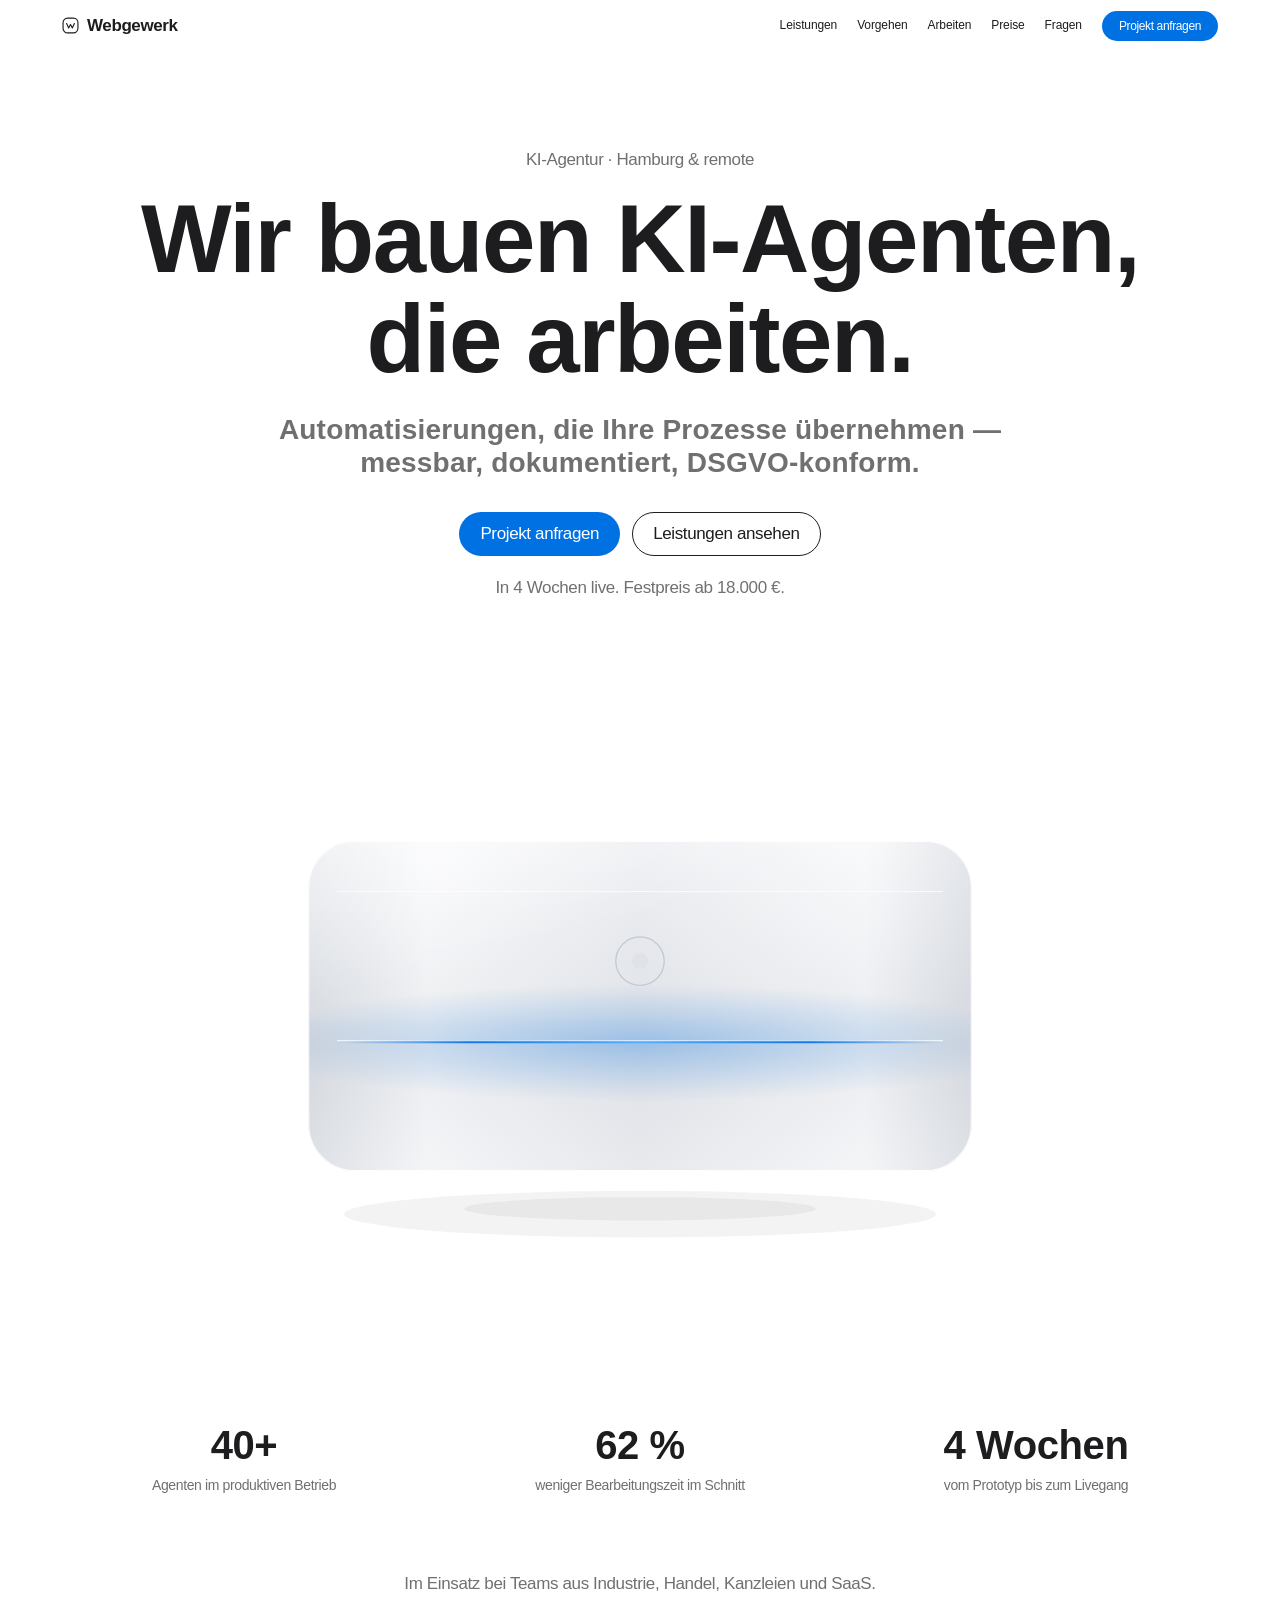
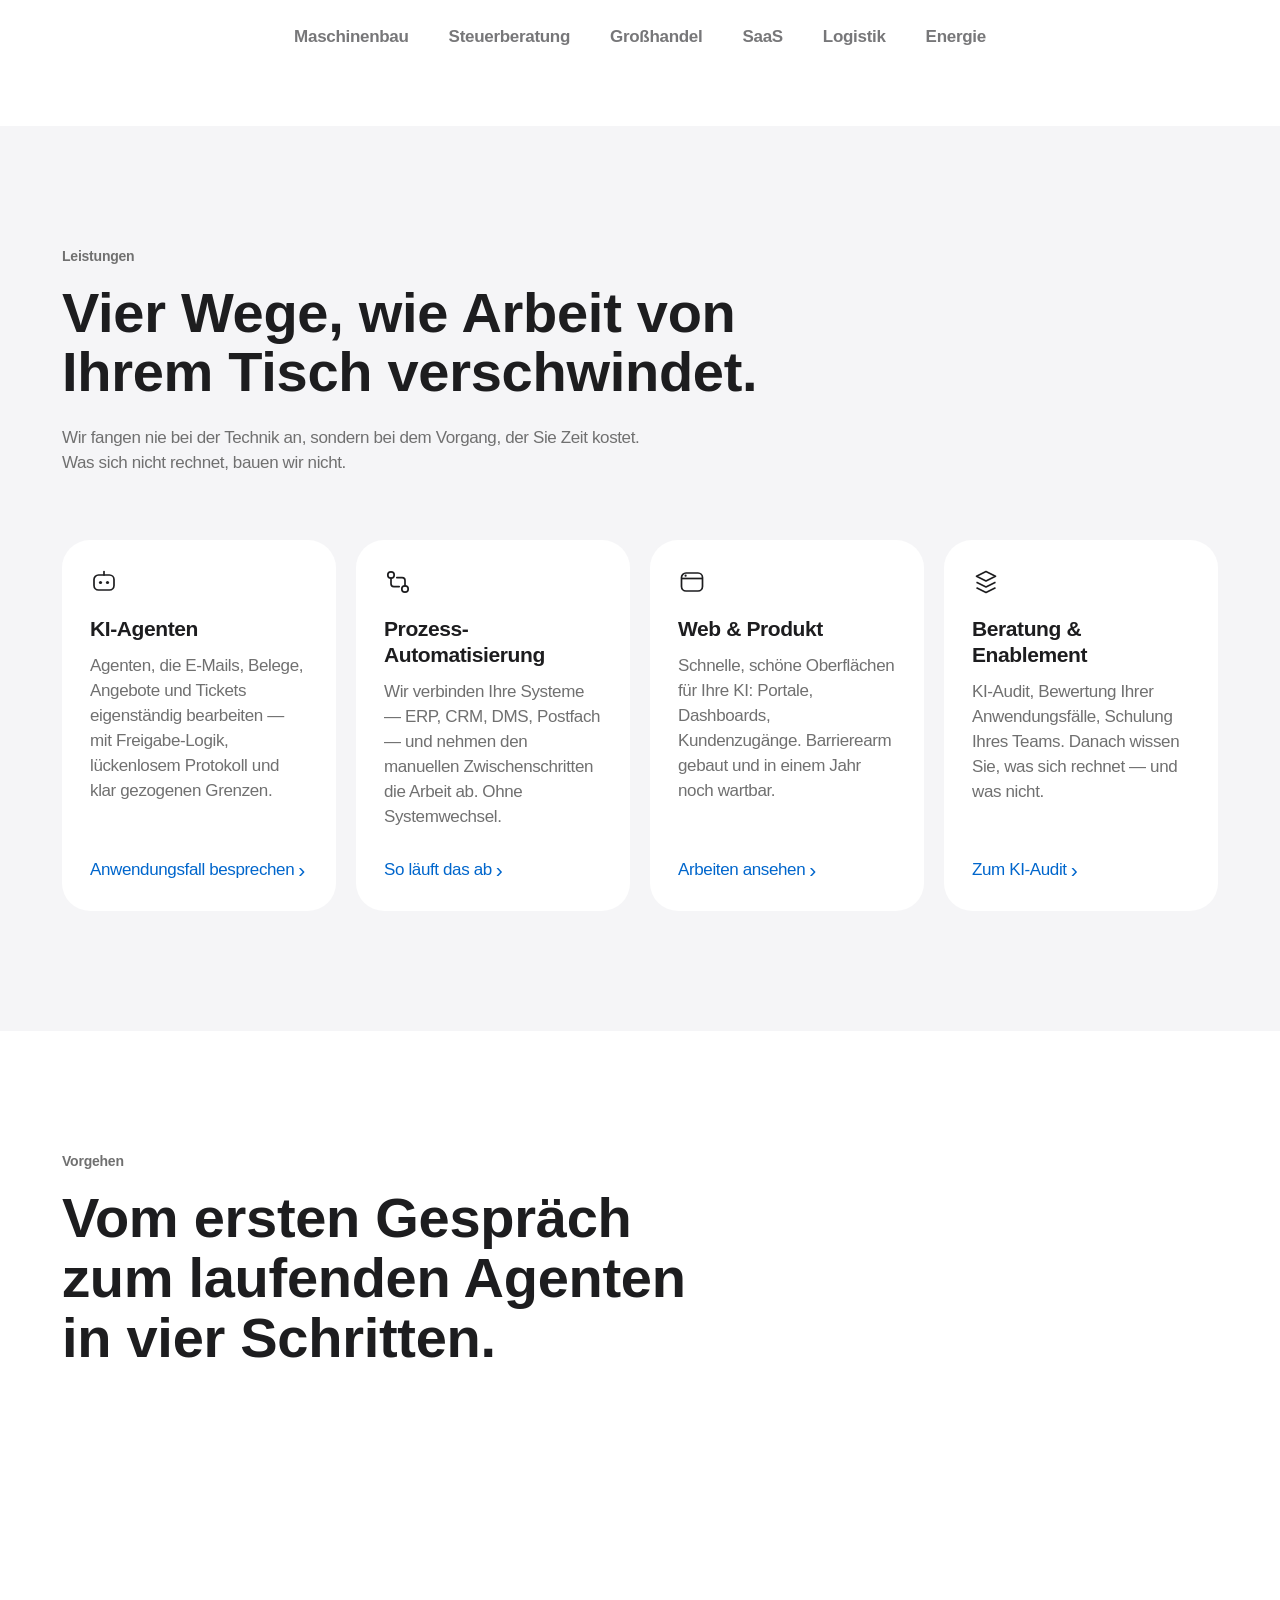
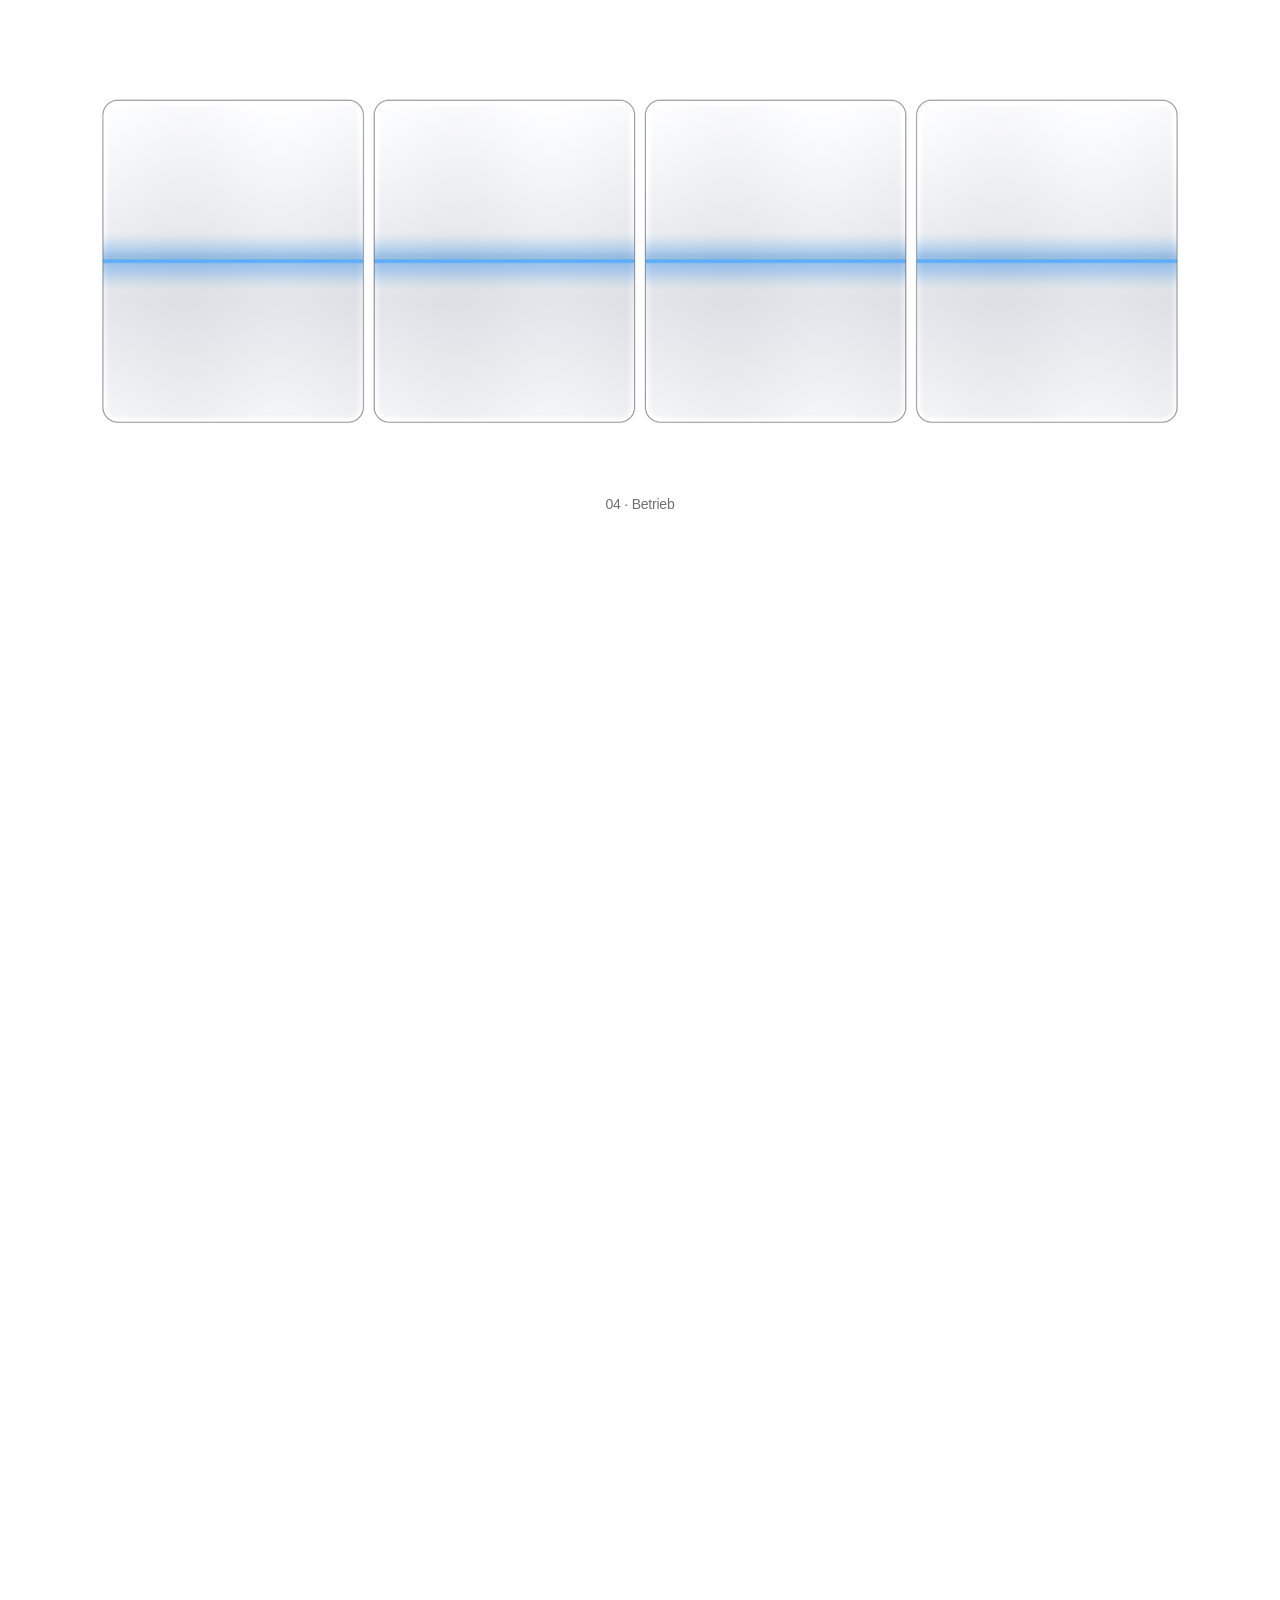
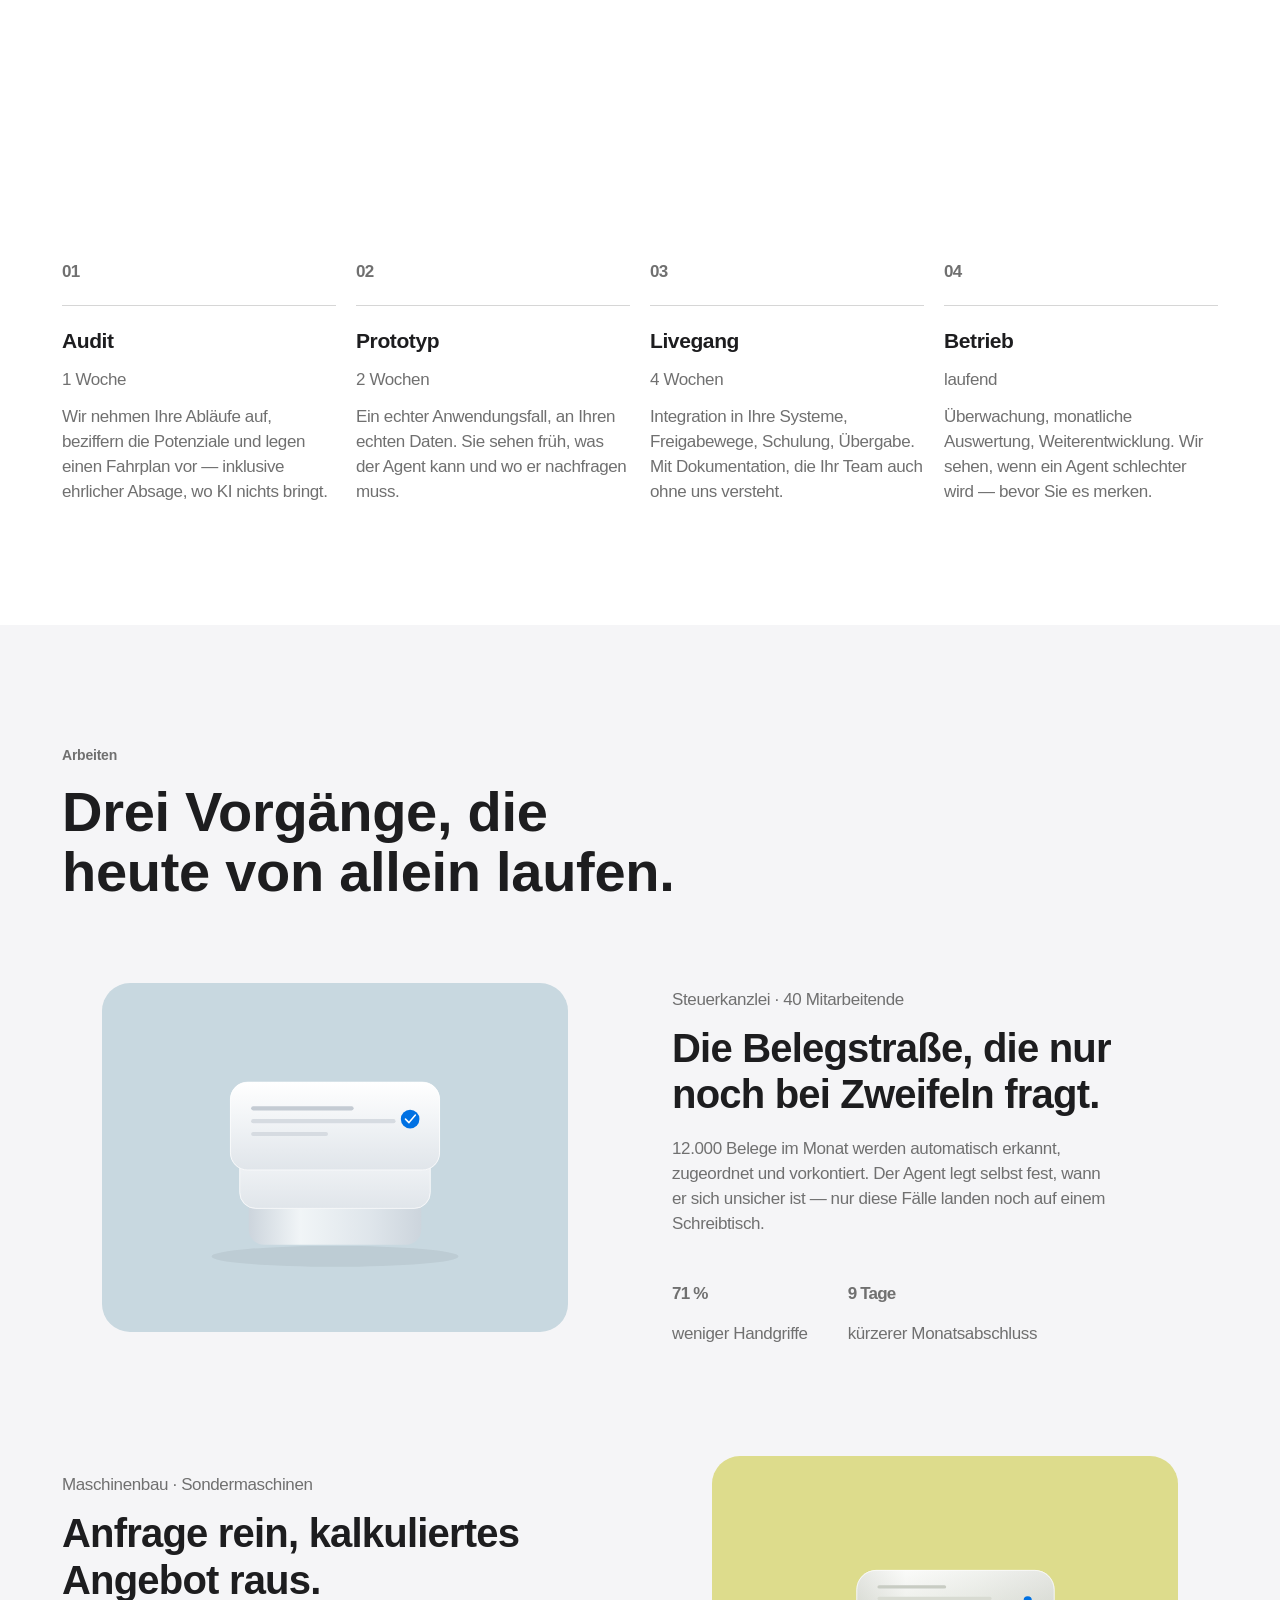
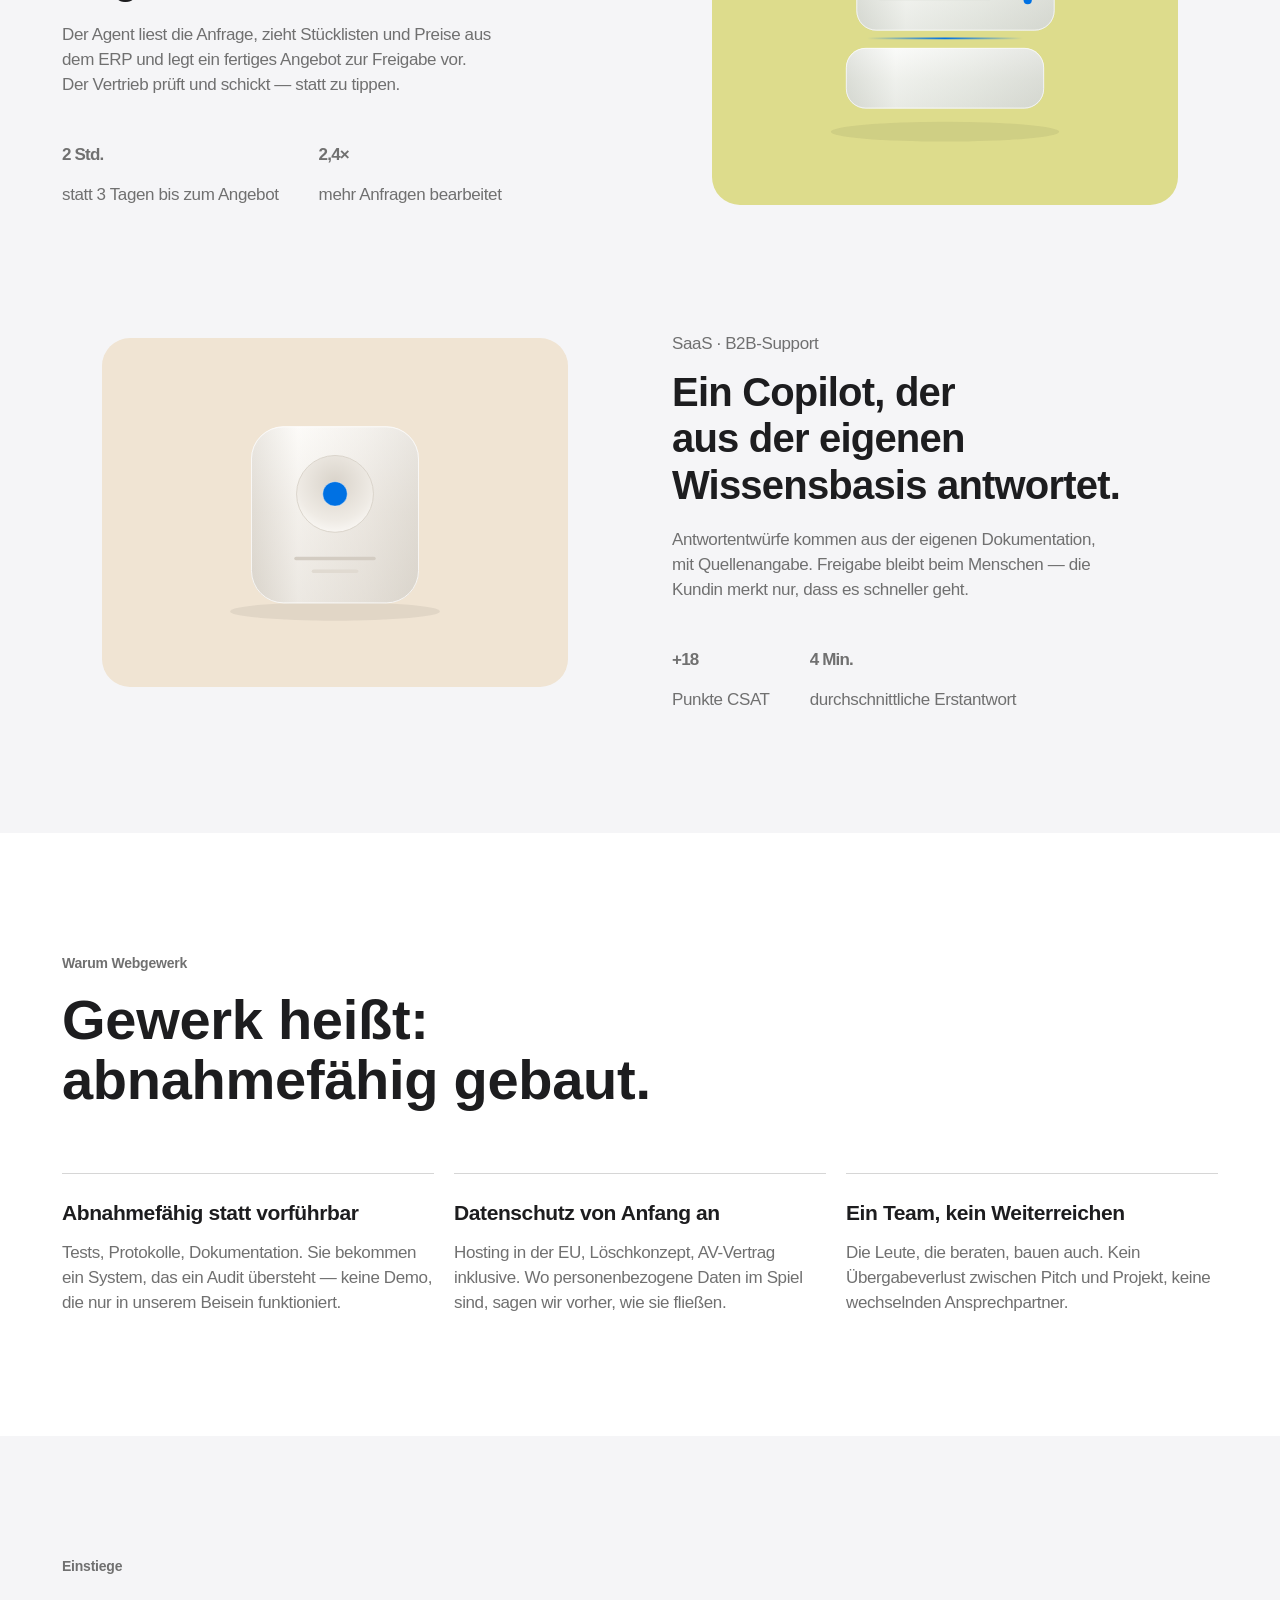
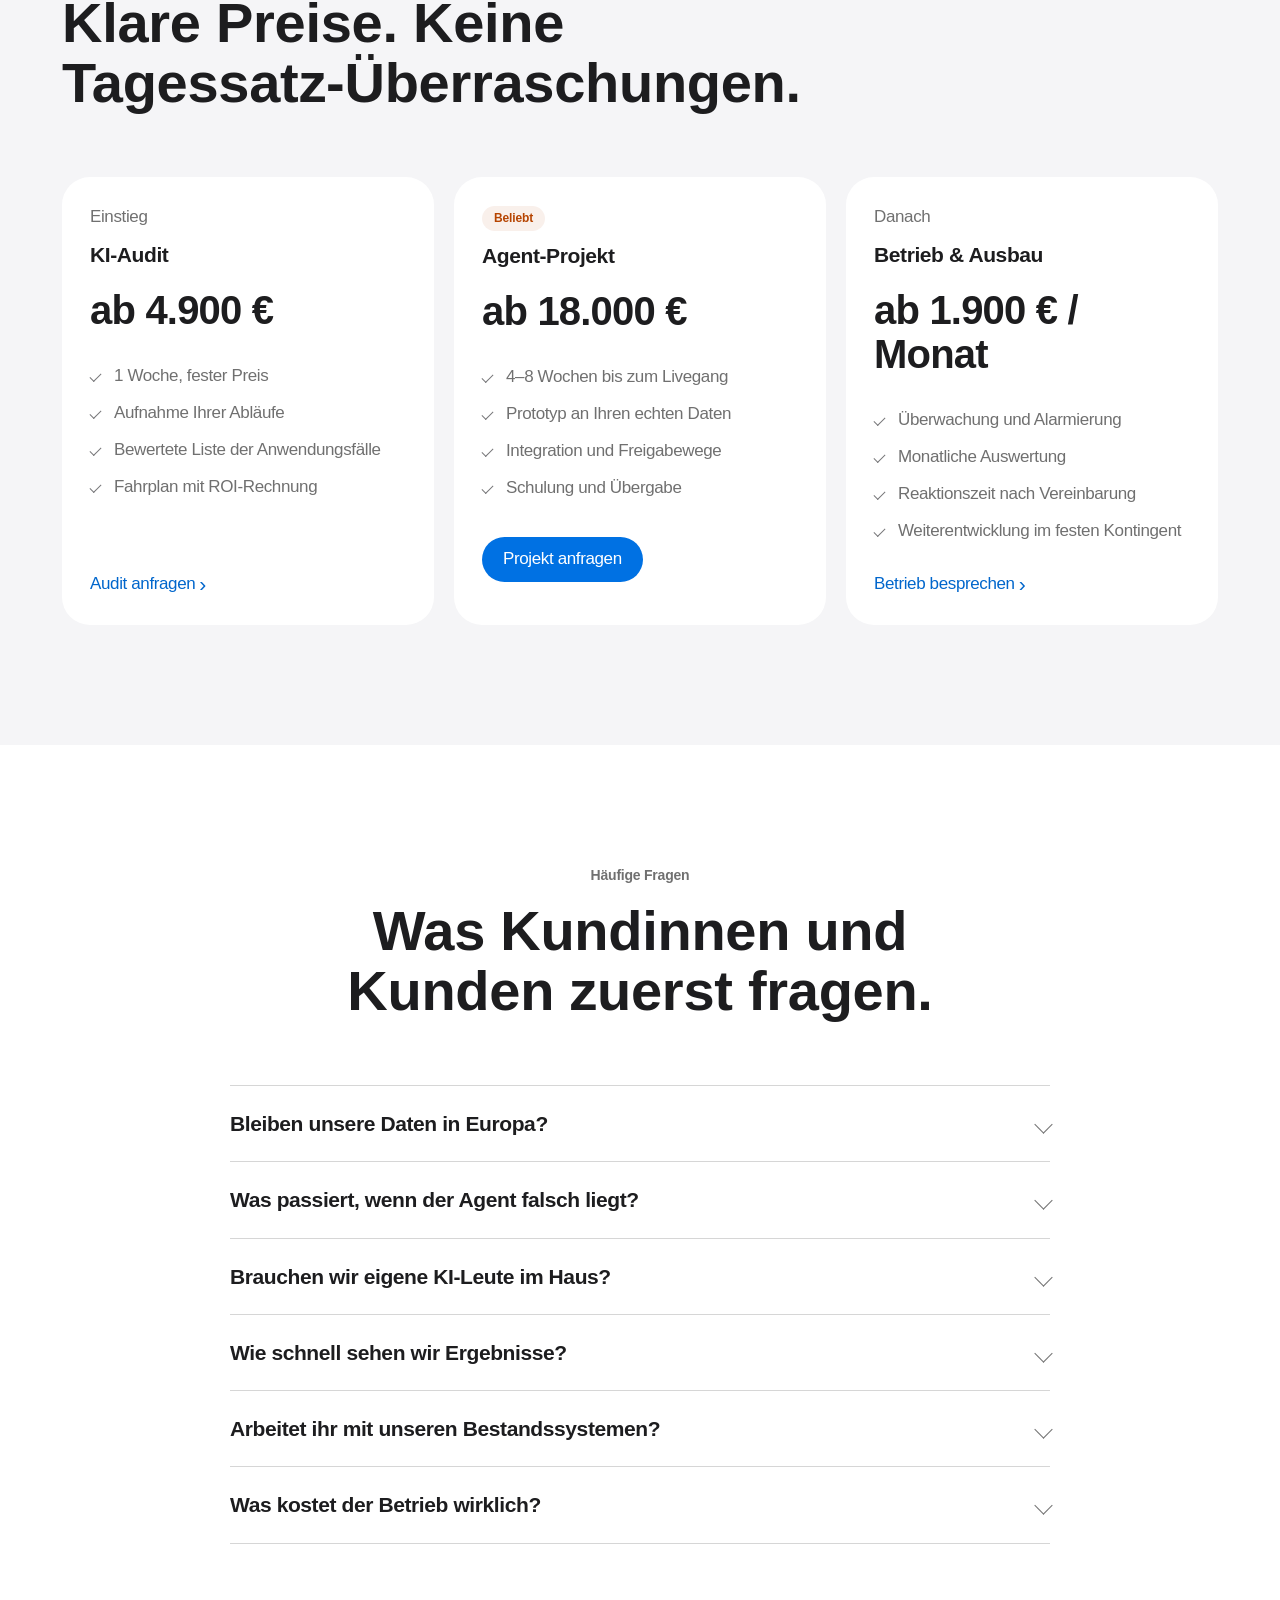
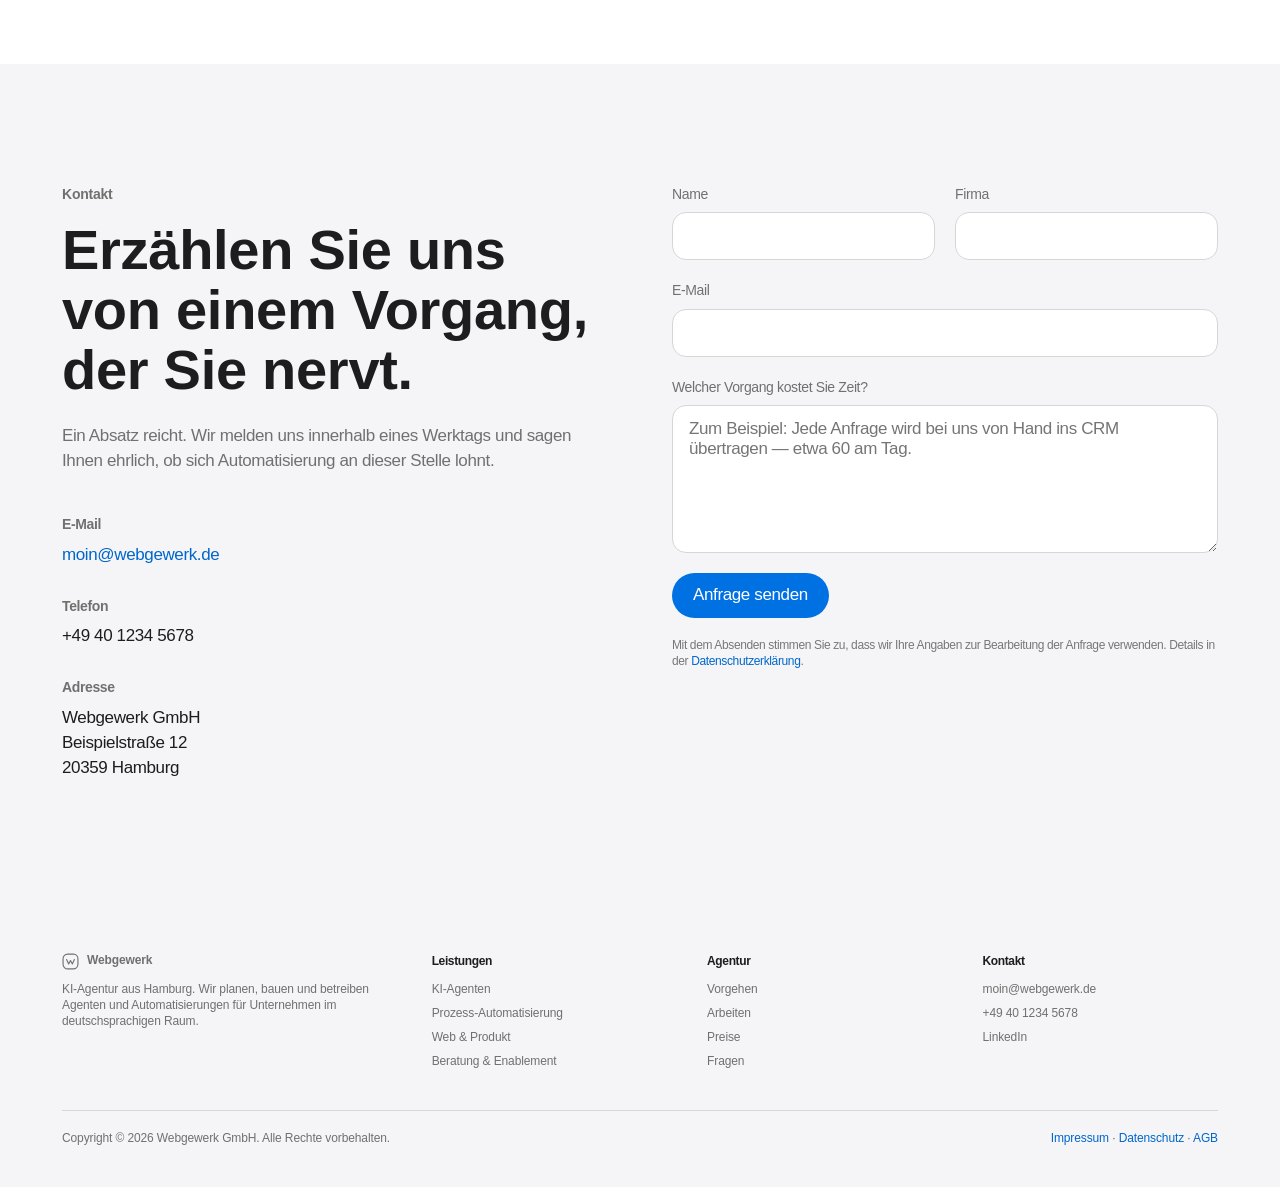
==== commit ba9e4573: "Scrollgesteuerte Bühne für den Vorgehen-Abschnitt Über den vier Schritt-Karten liegt jetzt eine gepi" ====
--- a/index.html
+++ b/index.html
@@ -188,6 +188,16 @@
     <div class="section__head" data-reveal>
       <p class="eyebrow">Vorgehen</p>
       <h2 class="h-section">Vom ersten Gespräch zum laufenden Agenten in vier Schritten.</h2>
+    </div>
+
+    <!-- Bühne: wird von scripts/stage.js eingeschaltet, sonst bleibt sie aus.
+         Der Inhalt steht vollständig in den Karten darunter — deshalb
+         aria-hidden, damit Screenreader ihn nicht doppelt vorlesen. -->
+    <div class="stage" data-stage aria-hidden="true">
+      <div class="stage__track">
+        <canvas class="stage__canvas" data-stage-canvas></canvas>
+        <p class="stage__caption" data-stage-caption>01 · Audit</p>
+      </div>
     </div>
 
     <div class="steps">
@@ -575,5 +585,6 @@
 </footer>
 
 <script src="scripts/main.js"></script>
+<script src="scripts/stage.js"></script>
 </body>
 </html>
--- a/styles/main.css
+++ b/styles/main.css
@@ -632,3 +632,55 @@
 
 /* Das Formular ist ein Grid — hier zählt justify-self, nicht align-self. */
 .form__submit { justify-self: start; }
+
+/* ============================================================
+   Vorgehen-Bühne
+
+   Eine gepinnte Fläche, durch die beim Scrollen eine Lichtfuge wandert.
+   Sie ist Zugabe, nicht Träger: ohne JavaScript oder WebGL bleibt sie
+   ausgeblendet, und die vier Schritt-Karten stehen für sich.
+   Deshalb ist `display: none` der Ausgangszustand — sichtbar wird sie
+   erst, wenn scripts/stage.js `is-live` setzt.
+   ============================================================ */
+
+.stage { display: none; }
+
+.stage.is-live {
+  display: block;
+  /* Scrollweg der Bühne: der Teil über 100vh ist die Strecke,
+     über die sich die vier Fugen füllen. */
+  height: 220vh;
+  margin-block: clamp(24px, 4vw, 48px);
+}
+
+.stage__track {
+  position: sticky;
+  top: 0;
+  height: 100vh;
+  display: flex;
+  flex-direction: column;
+  align-items: center;
+  justify-content: center;
+  gap: clamp(20px, 3vw, 32px);
+}
+
+.stage__canvas {
+  display: block;
+  width: 100%;
+  height: clamp(260px, 46vh, 440px);
+}
+
+/* Monochrom wie das übrige UI — die Farbe bleibt im Bild. */
+.stage__caption {
+  margin: 0;
+  font-size: var(--t-caption);
+  letter-spacing: -0.224px;
+  color: var(--c-ink-3);
+  font-variant-numeric: tabular-nums;
+  transition: opacity var(--dur) var(--ease);
+}
+
+/* Bei „prefers-reduced-motion" wird nichts gepinnt und nichts bewegt:
+   ein einzelnes, fertig gebautes Bild im Fluss der Seite. */
+.stage.is-live.is-static { height: auto; }
+.stage.is-static .stage__track { position: static; height: auto; }
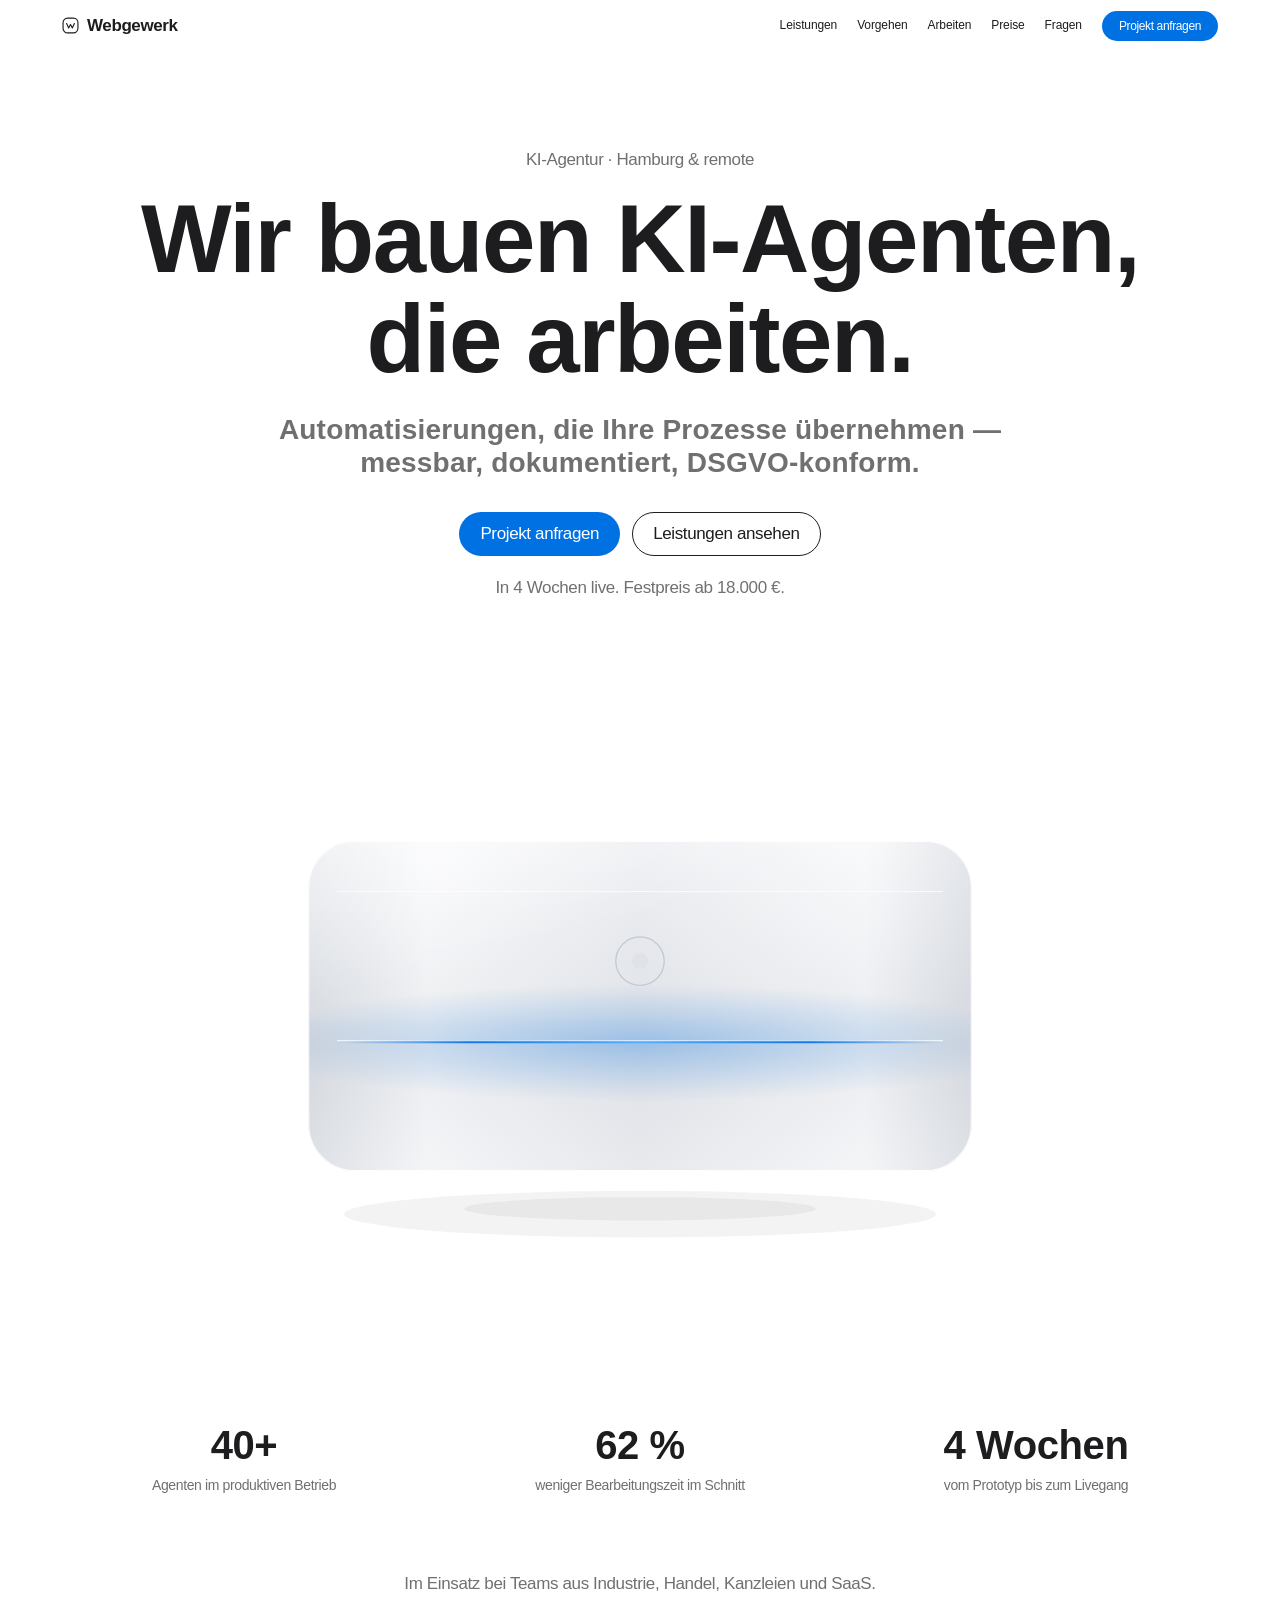
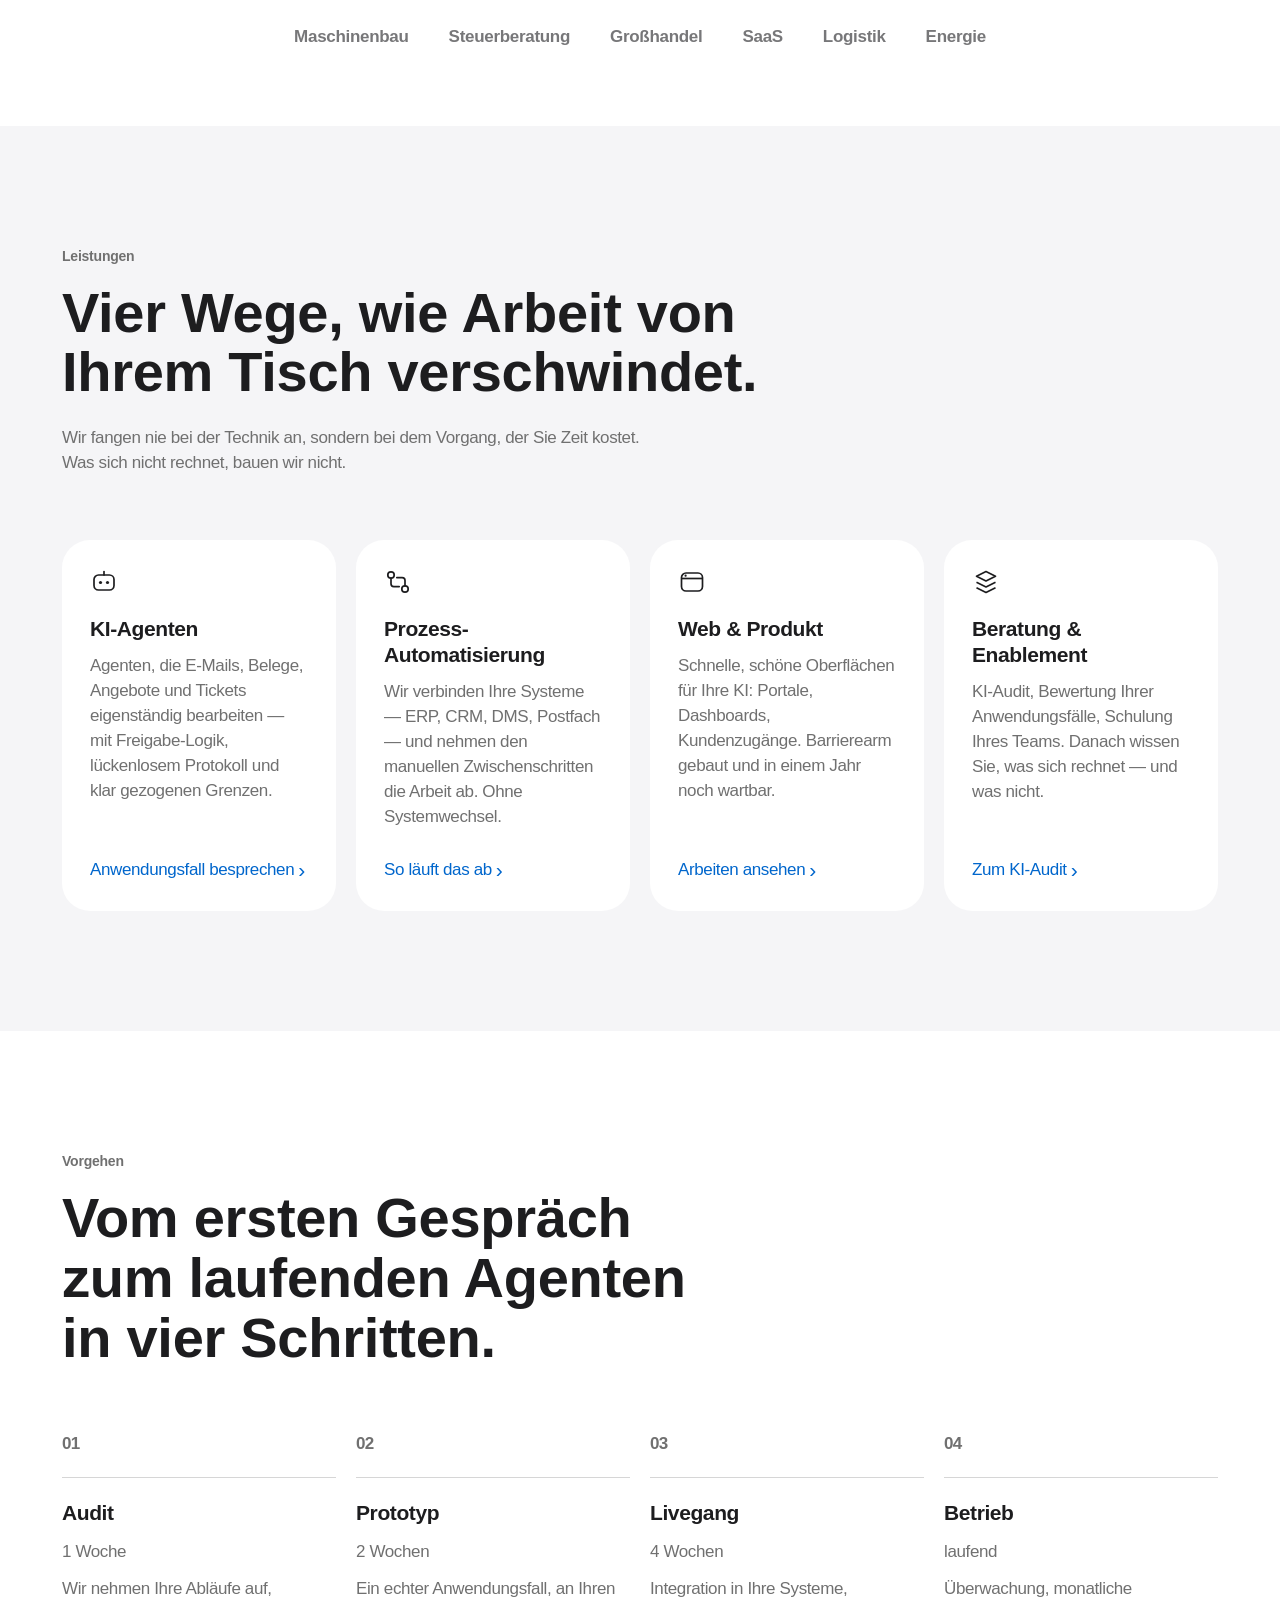
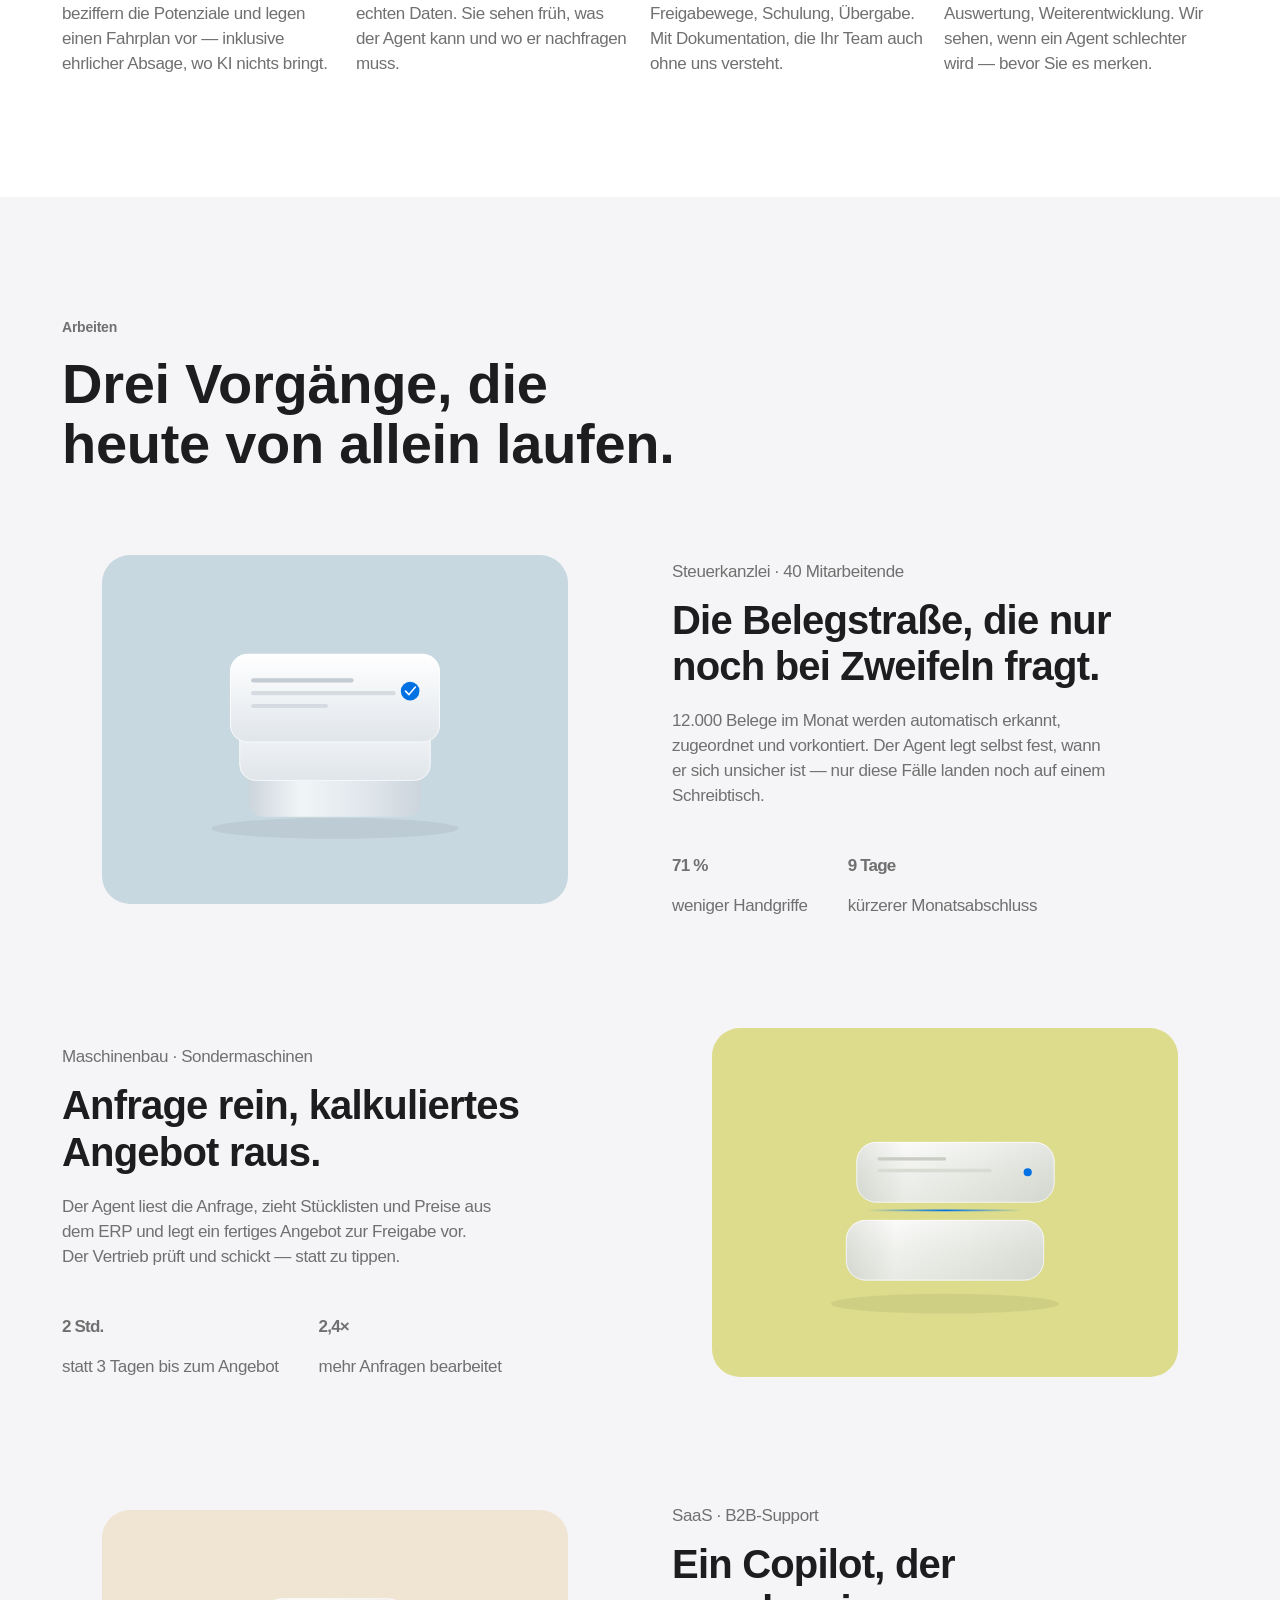
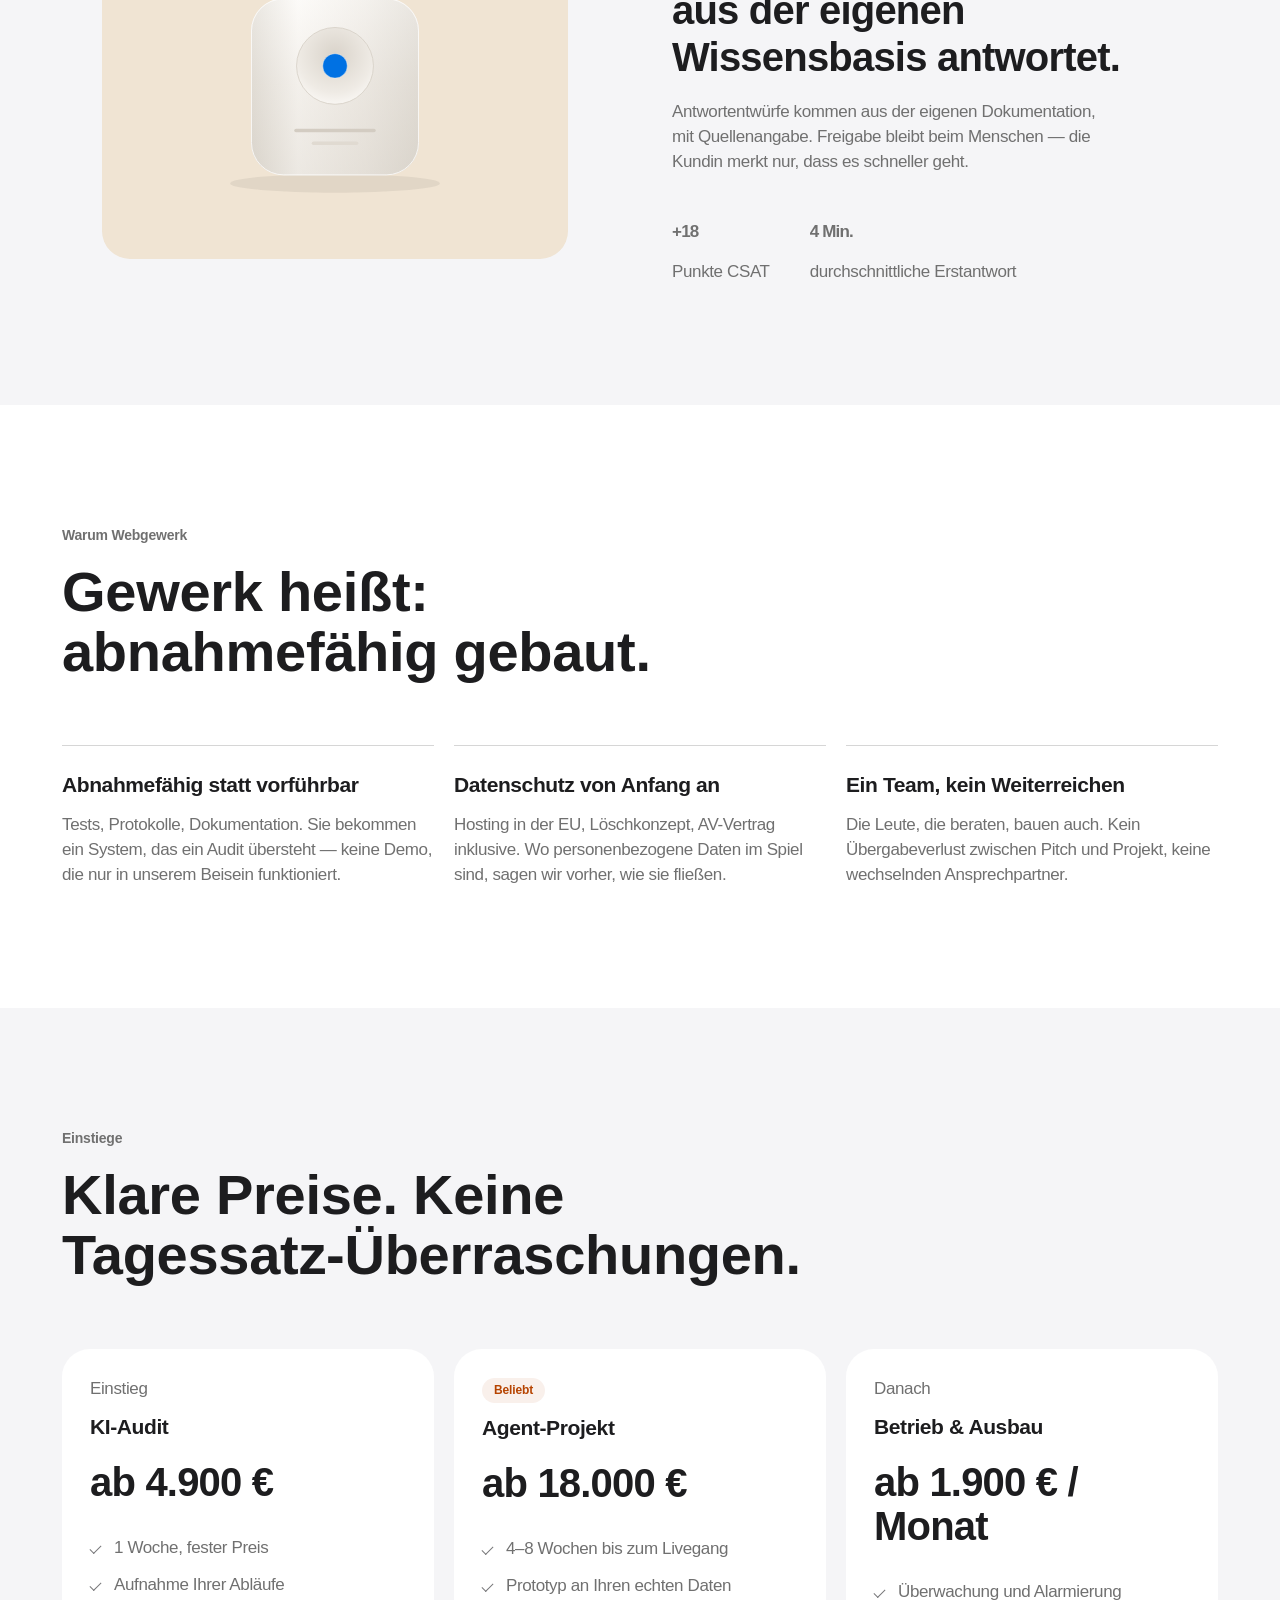
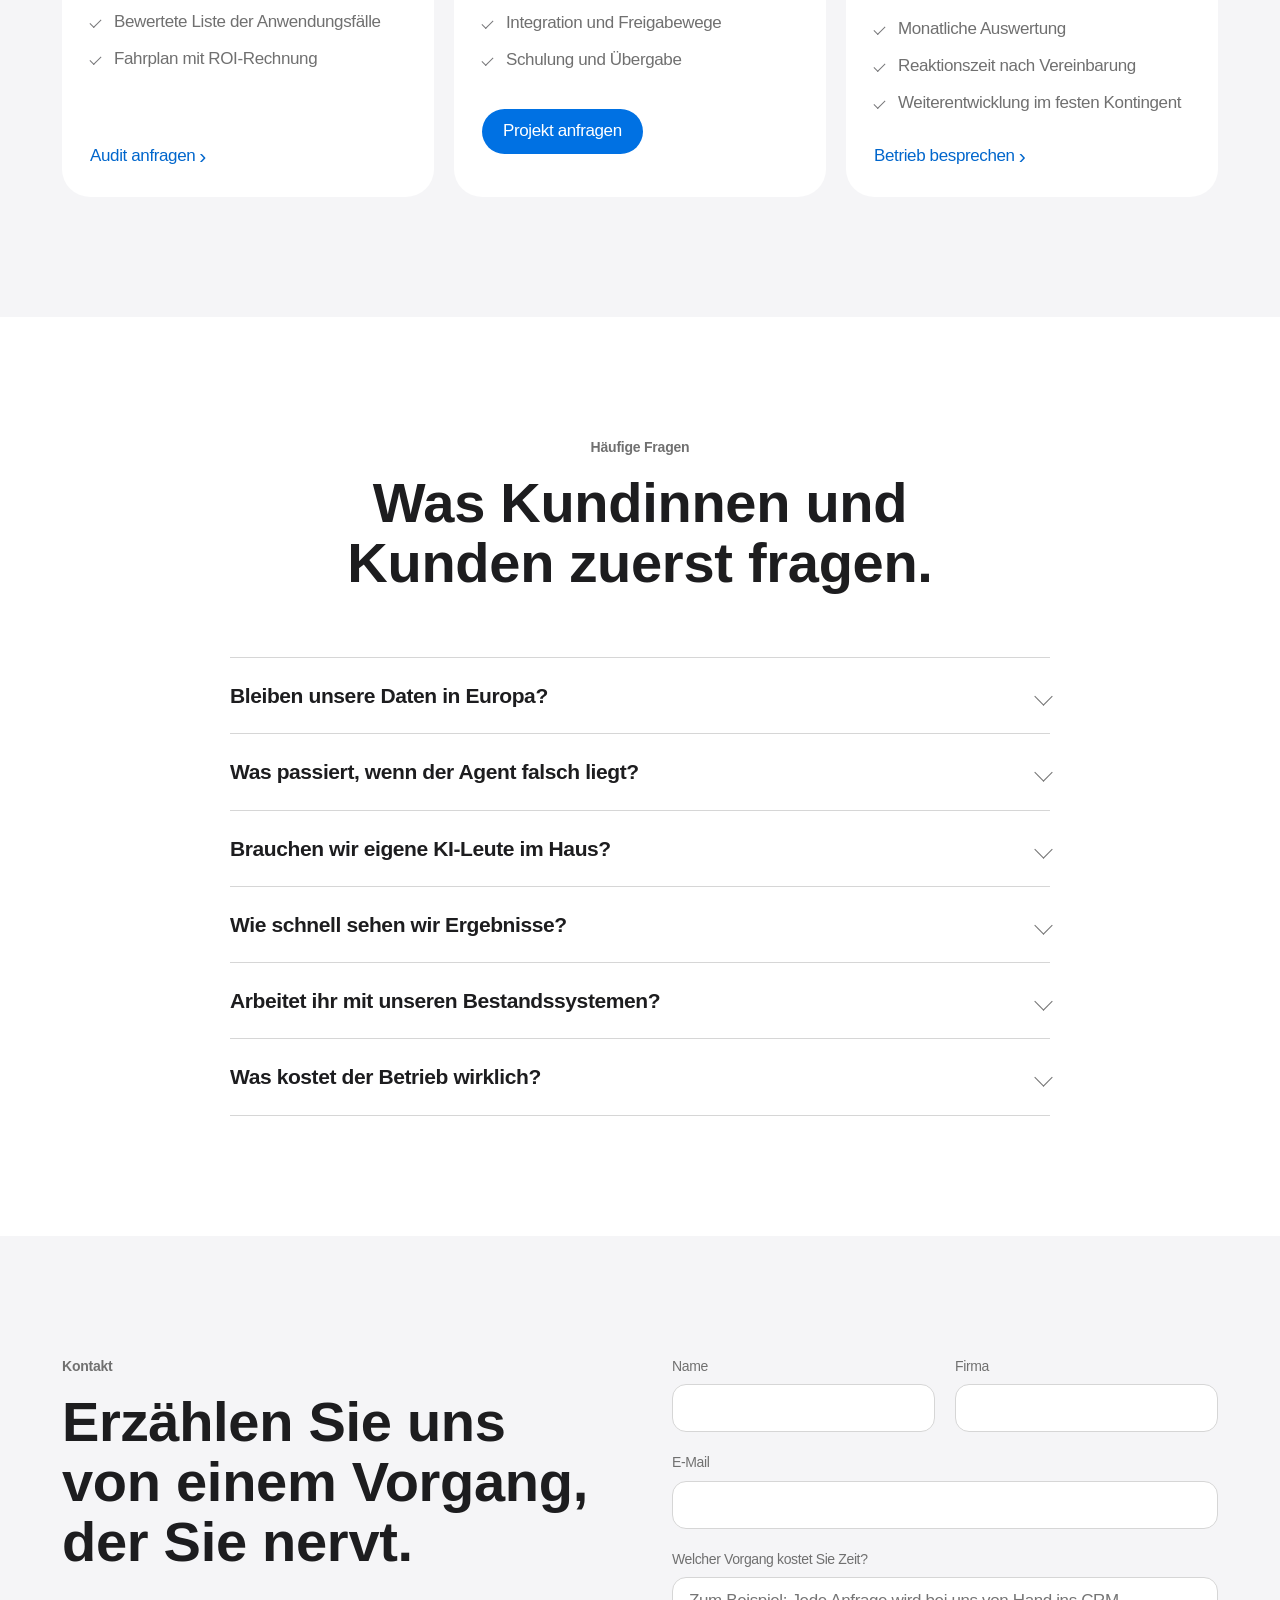
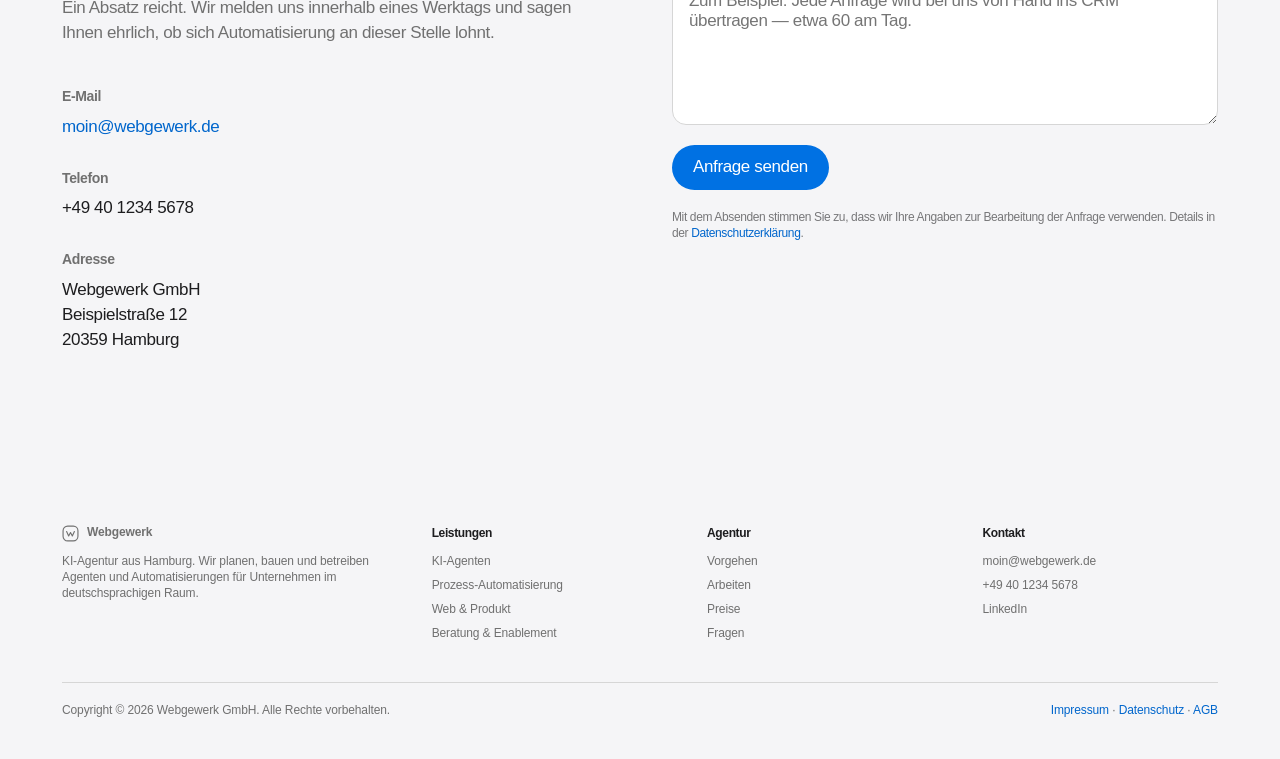
==== commit 58f31ed1: "GitHub Pages einrichten Workflow veröffentlicht die Seite bei jedem Push auf den Standard-Branch. ac" ====
--- a/index.html
+++ b/index.html
@@ -6,14 +6,13 @@
 <title>Webgewerk — KI-Agenten, die arbeiten</title>
 <meta name="description" content="Webgewerk ist eine KI-Agentur aus Hamburg. Wir planen, bauen und betreiben KI-Agenten und Automatisierungen für Unternehmen im deutschsprachigen Raum — messbar, dokumentiert, DSGVO-konform.">
 <meta name="theme-color" content="#ffffff">
-<link rel="canonical" href="https://webgewerk.de/">
 
 <meta property="og:type" content="website">
 <meta property="og:locale" content="de_DE">
 <meta property="og:site_name" content="Webgewerk">
 <meta property="og:title" content="Webgewerk — KI-Agenten, die arbeiten">
 <meta property="og:description" content="KI-Agenten und Automatisierungen, die Ihre Prozesse übernehmen. In Wochen live, nicht in Quartalen.">
-<meta property="og:image" content="/assets/img/hero.svg">
+<meta property="og:image" content="assets/img/hero.svg">
 
 <link rel="stylesheet" href="styles/main.css">
 <link rel="icon" href="assets/img/mark.svg" type="image/svg+xml">
@@ -188,16 +187,6 @@
     <div class="section__head" data-reveal>
       <p class="eyebrow">Vorgehen</p>
       <h2 class="h-section">Vom ersten Gespräch zum laufenden Agenten in vier Schritten.</h2>
-    </div>
-
-    <!-- Bühne: wird von scripts/stage.js eingeschaltet, sonst bleibt sie aus.
-         Der Inhalt steht vollständig in den Karten darunter — deshalb
-         aria-hidden, damit Screenreader ihn nicht doppelt vorlesen. -->
-    <div class="stage" data-stage aria-hidden="true">
-      <div class="stage__track">
-        <canvas class="stage__canvas" data-stage-canvas></canvas>
-        <p class="stage__caption" data-stage-caption>01 · Audit</p>
-      </div>
     </div>
 
     <div class="steps">
@@ -585,6 +574,5 @@
 </footer>
 
 <script src="scripts/main.js"></script>
-<script src="scripts/stage.js"></script>
 </body>
 </html>
--- a/styles/main.css
+++ b/styles/main.css
@@ -620,7 +620,9 @@
    Einblenden
    ============================================================ */
 
-[data-reveal] {
+/* Der Startzustand wird erst gesetzt, wenn JavaScript ihn auch wieder auflösen
+   kann. Ohne Skript bleibt die Seite sichtbar, statt leer zu sein. */
+.reveal-ready [data-reveal] {
   opacity: 0;
   transform: translateY(18px);
   transition: opacity 0.7s var(--ease), transform 0.7s var(--ease);
@@ -632,55 +634,3 @@
 
 /* Das Formular ist ein Grid — hier zählt justify-self, nicht align-self. */
 .form__submit { justify-self: start; }
-
-/* ============================================================
-   Vorgehen-Bühne
-
-   Eine gepinnte Fläche, durch die beim Scrollen eine Lichtfuge wandert.
-   Sie ist Zugabe, nicht Träger: ohne JavaScript oder WebGL bleibt sie
-   ausgeblendet, und die vier Schritt-Karten stehen für sich.
-   Deshalb ist `display: none` der Ausgangszustand — sichtbar wird sie
-   erst, wenn scripts/stage.js `is-live` setzt.
-   ============================================================ */
-
-.stage { display: none; }
-
-.stage.is-live {
-  display: block;
-  /* Scrollweg der Bühne: der Teil über 100vh ist die Strecke,
-     über die sich die vier Fugen füllen. */
-  height: 220vh;
-  margin-block: clamp(24px, 4vw, 48px);
-}
-
-.stage__track {
-  position: sticky;
-  top: 0;
-  height: 100vh;
-  display: flex;
-  flex-direction: column;
-  align-items: center;
-  justify-content: center;
-  gap: clamp(20px, 3vw, 32px);
-}
-
-.stage__canvas {
-  display: block;
-  width: 100%;
-  height: clamp(260px, 46vh, 440px);
-}
-
-/* Monochrom wie das übrige UI — die Farbe bleibt im Bild. */
-.stage__caption {
-  margin: 0;
-  font-size: var(--t-caption);
-  letter-spacing: -0.224px;
-  color: var(--c-ink-3);
-  font-variant-numeric: tabular-nums;
-  transition: opacity var(--dur) var(--ease);
-}
-
-/* Bei „prefers-reduced-motion" wird nichts gepinnt und nichts bewegt:
-   ein einzelnes, fertig gebautes Bild im Fluss der Seite. */
-.stage.is-live.is-static { height: auto; }
-.stage.is-static .stage__track { position: static; height: auto; }
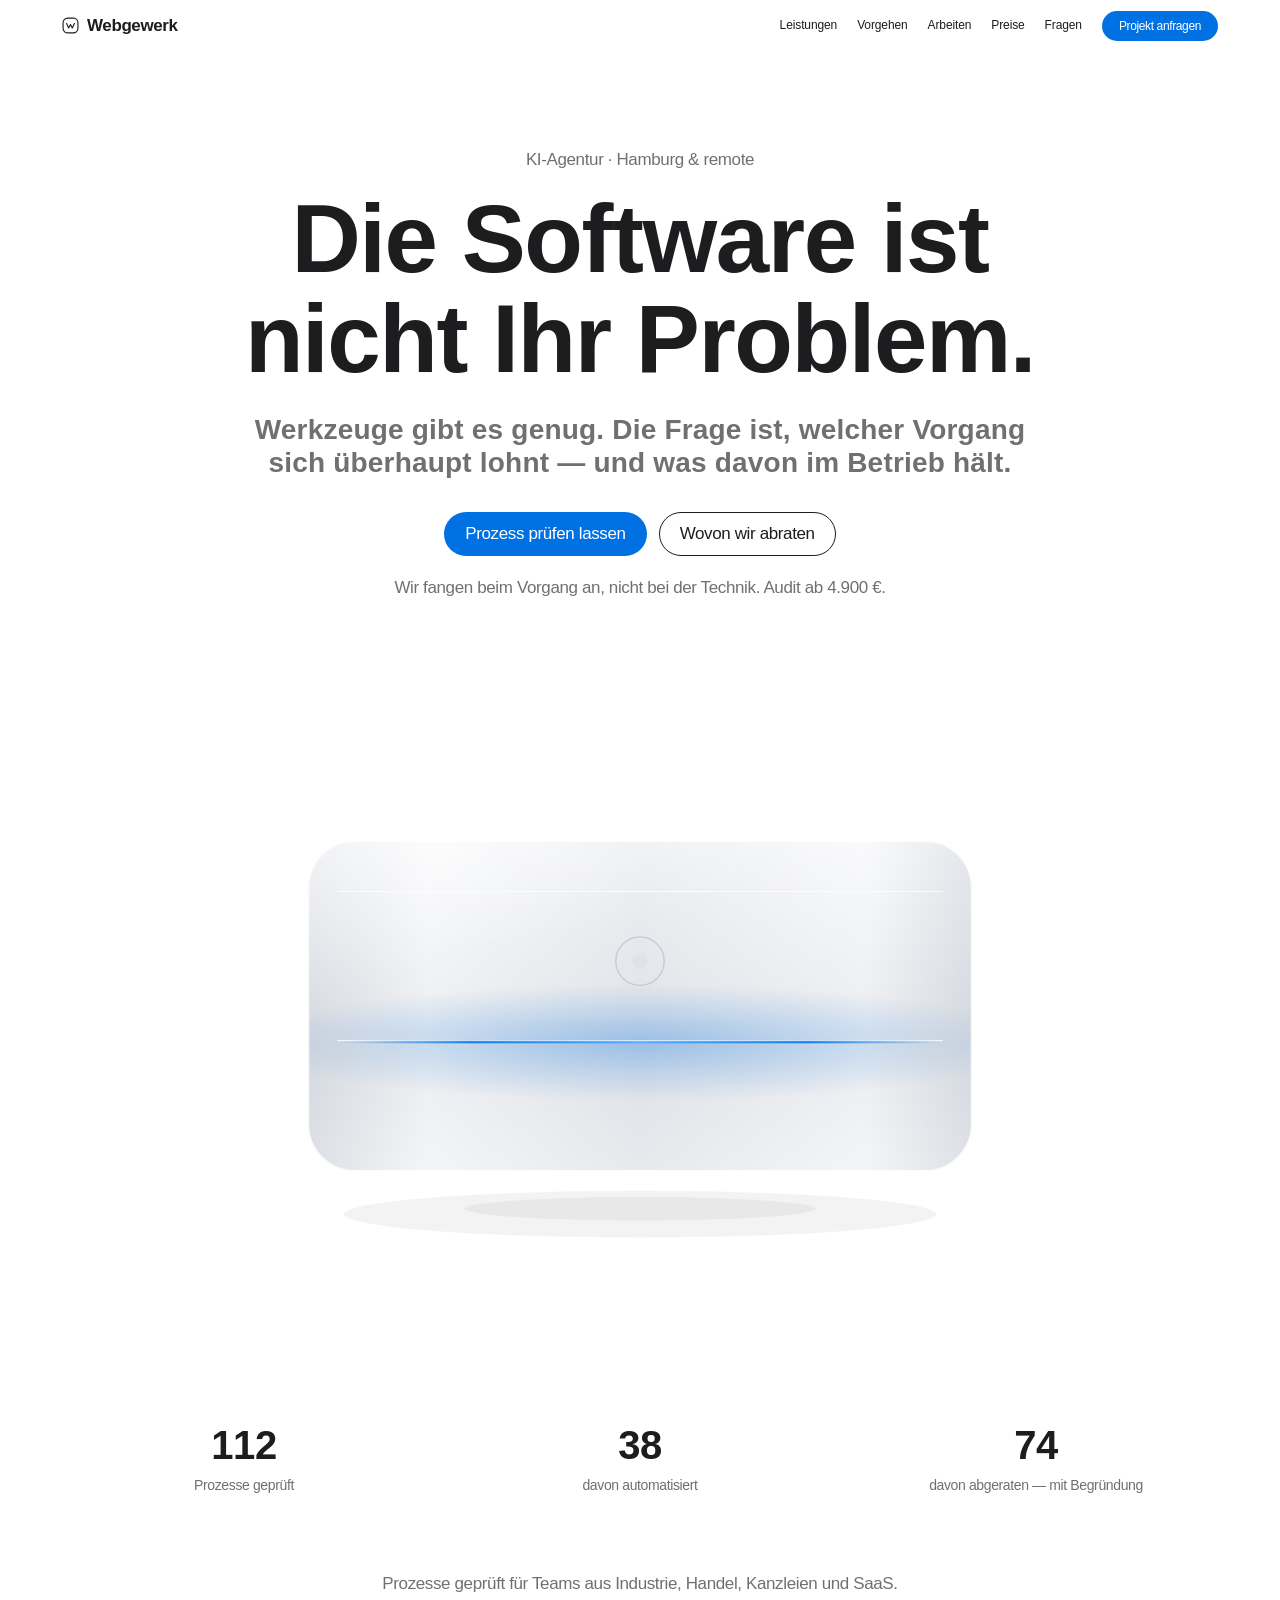
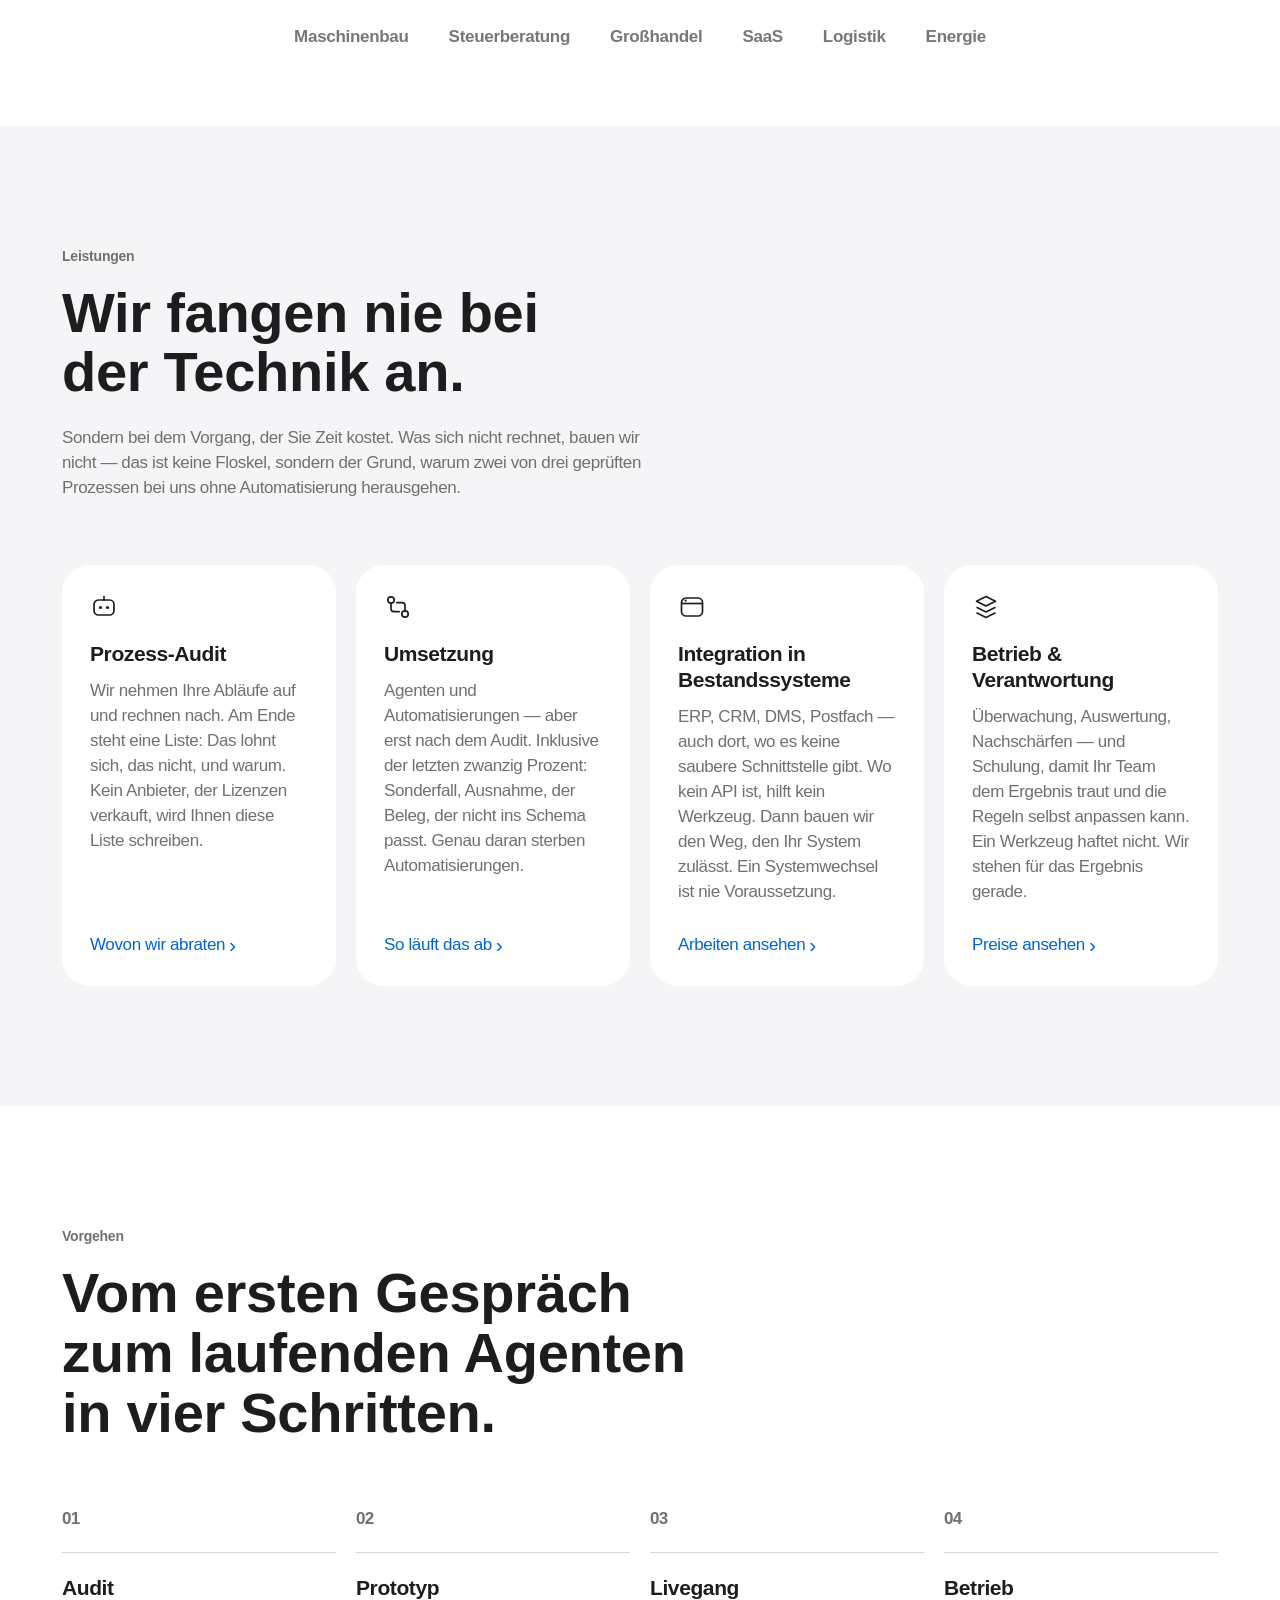
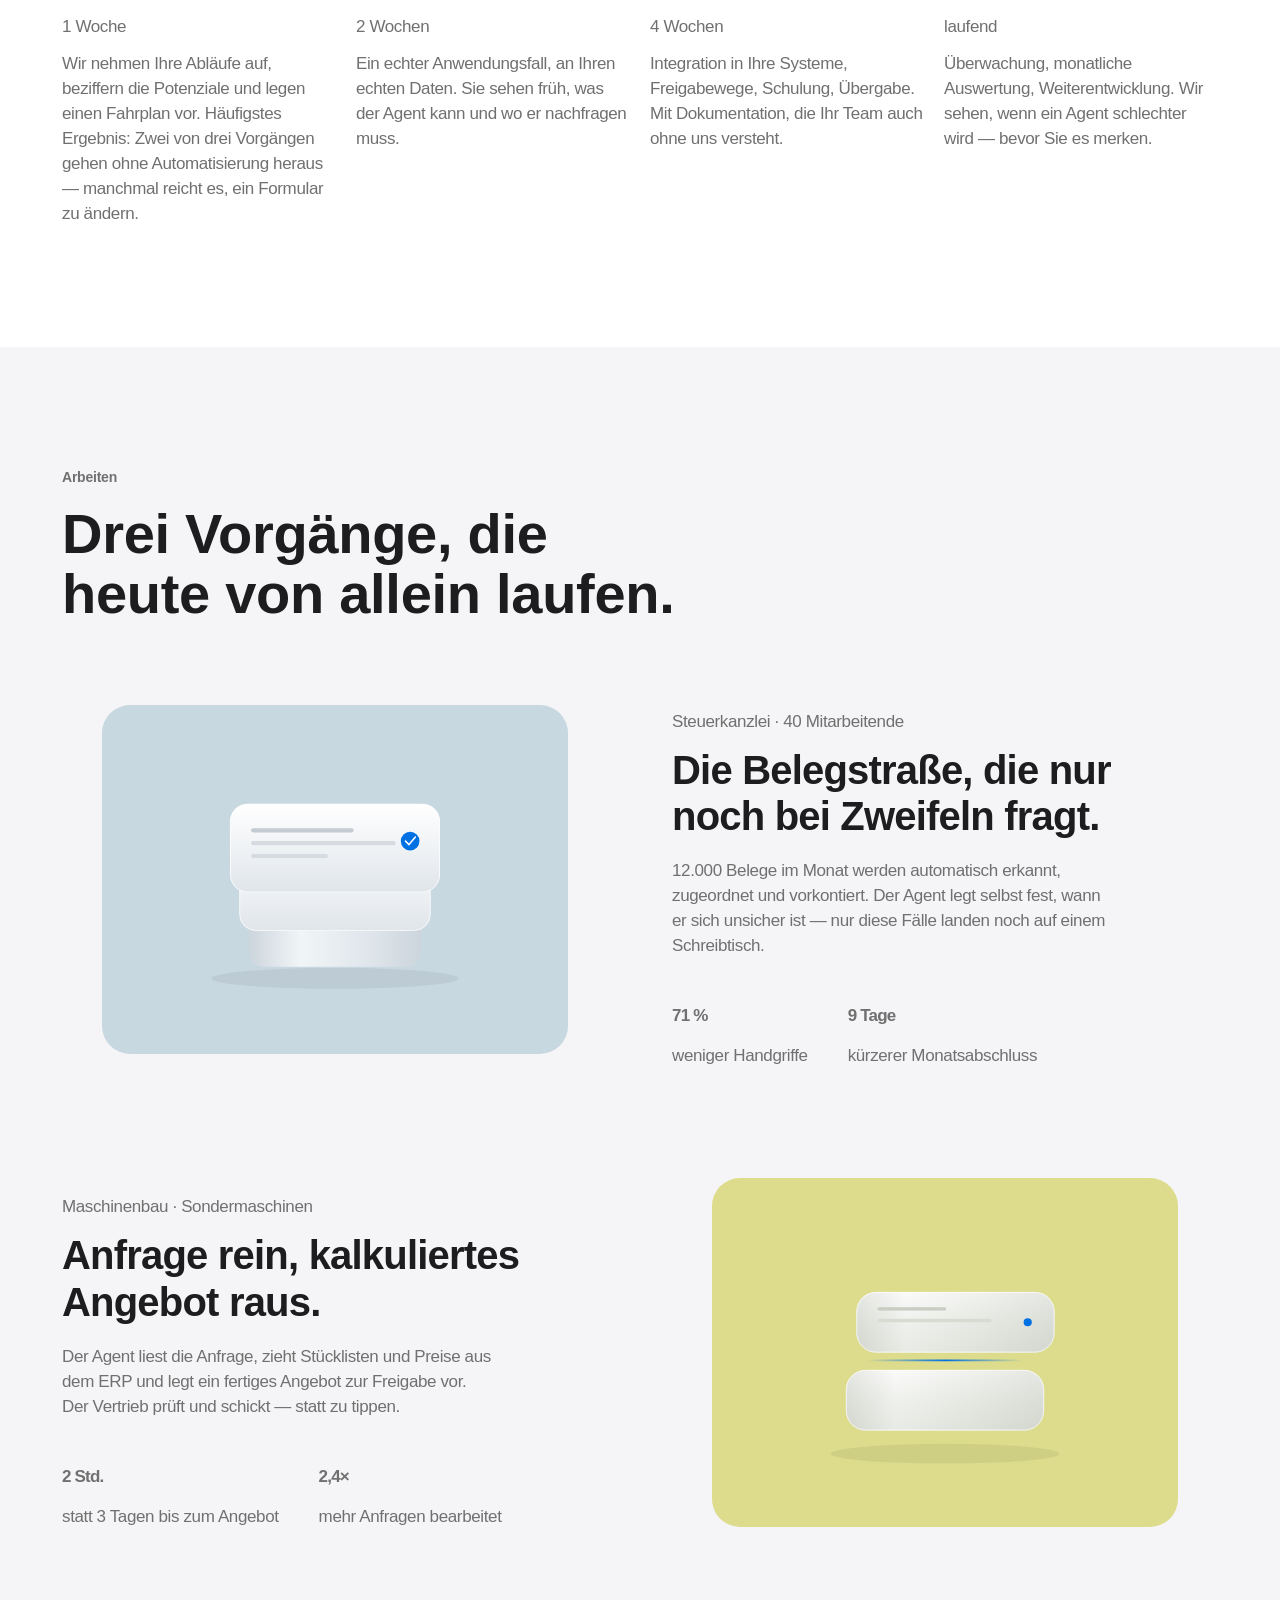
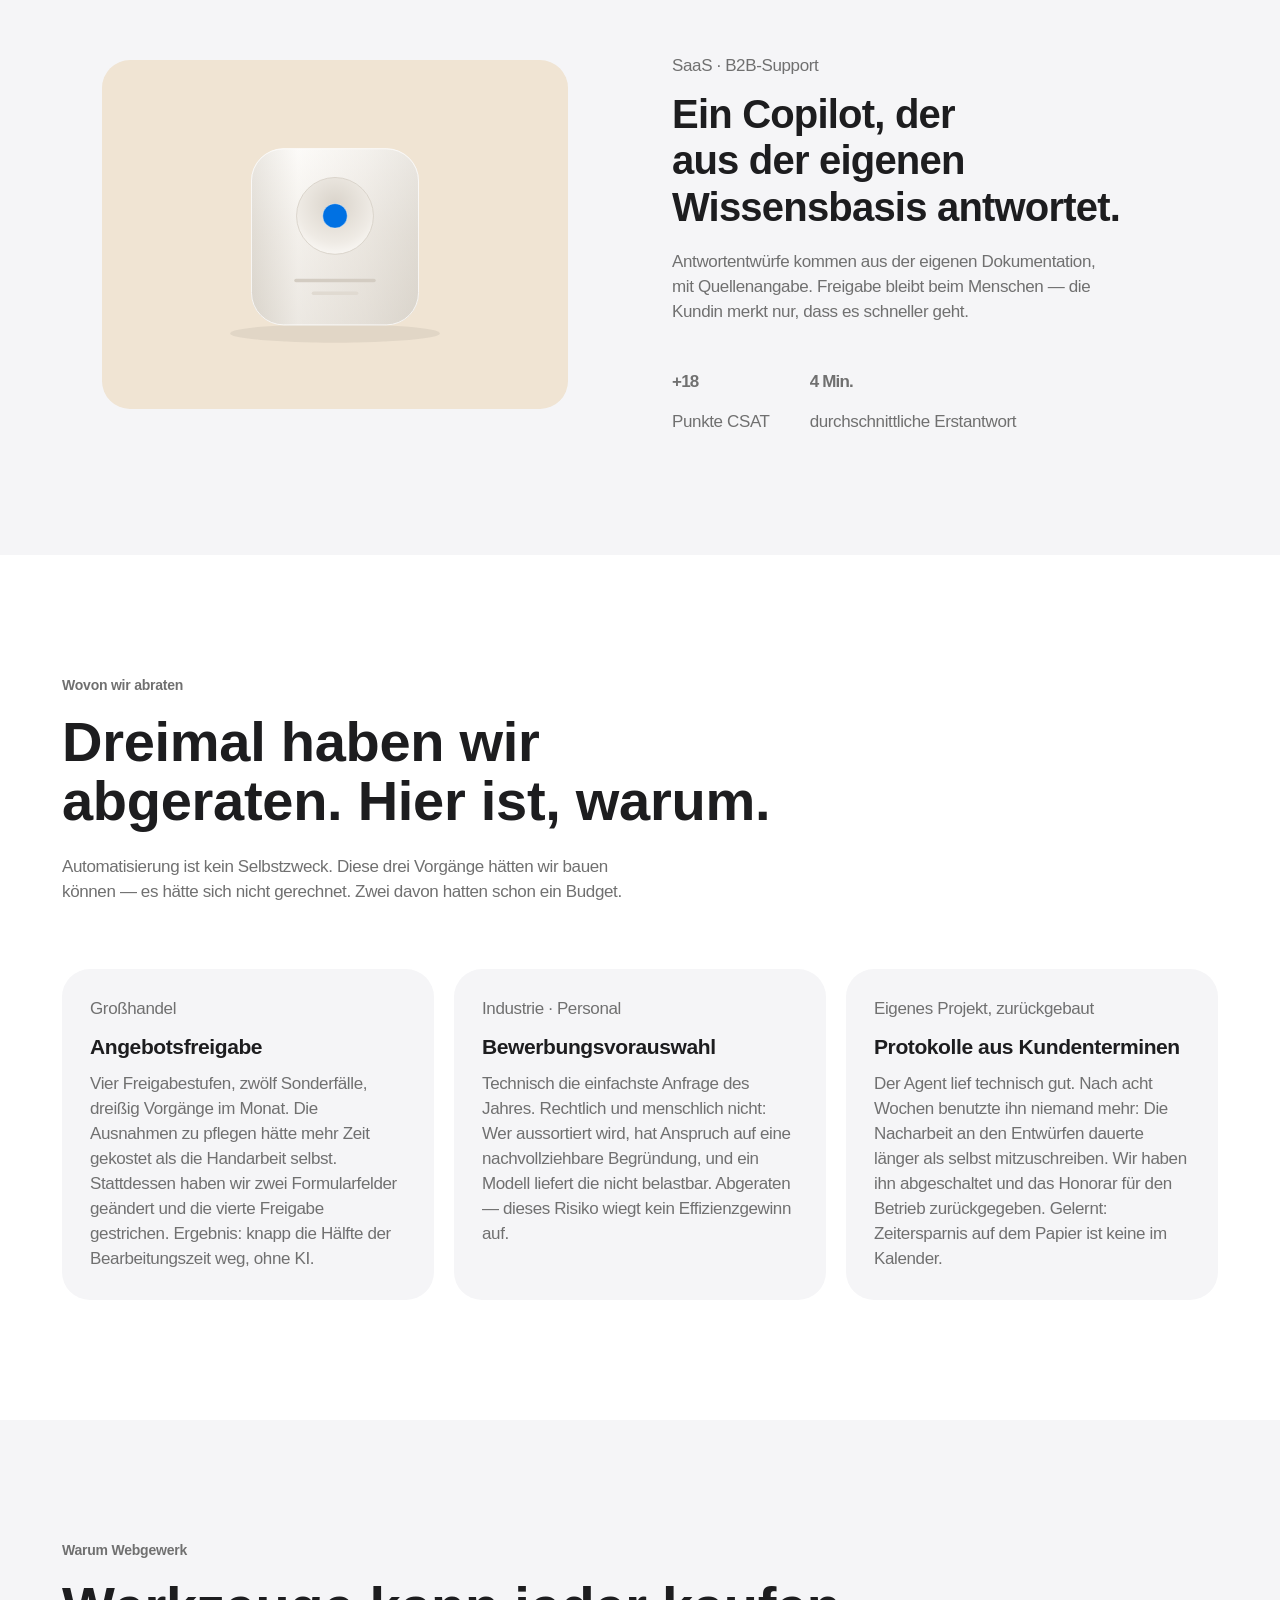
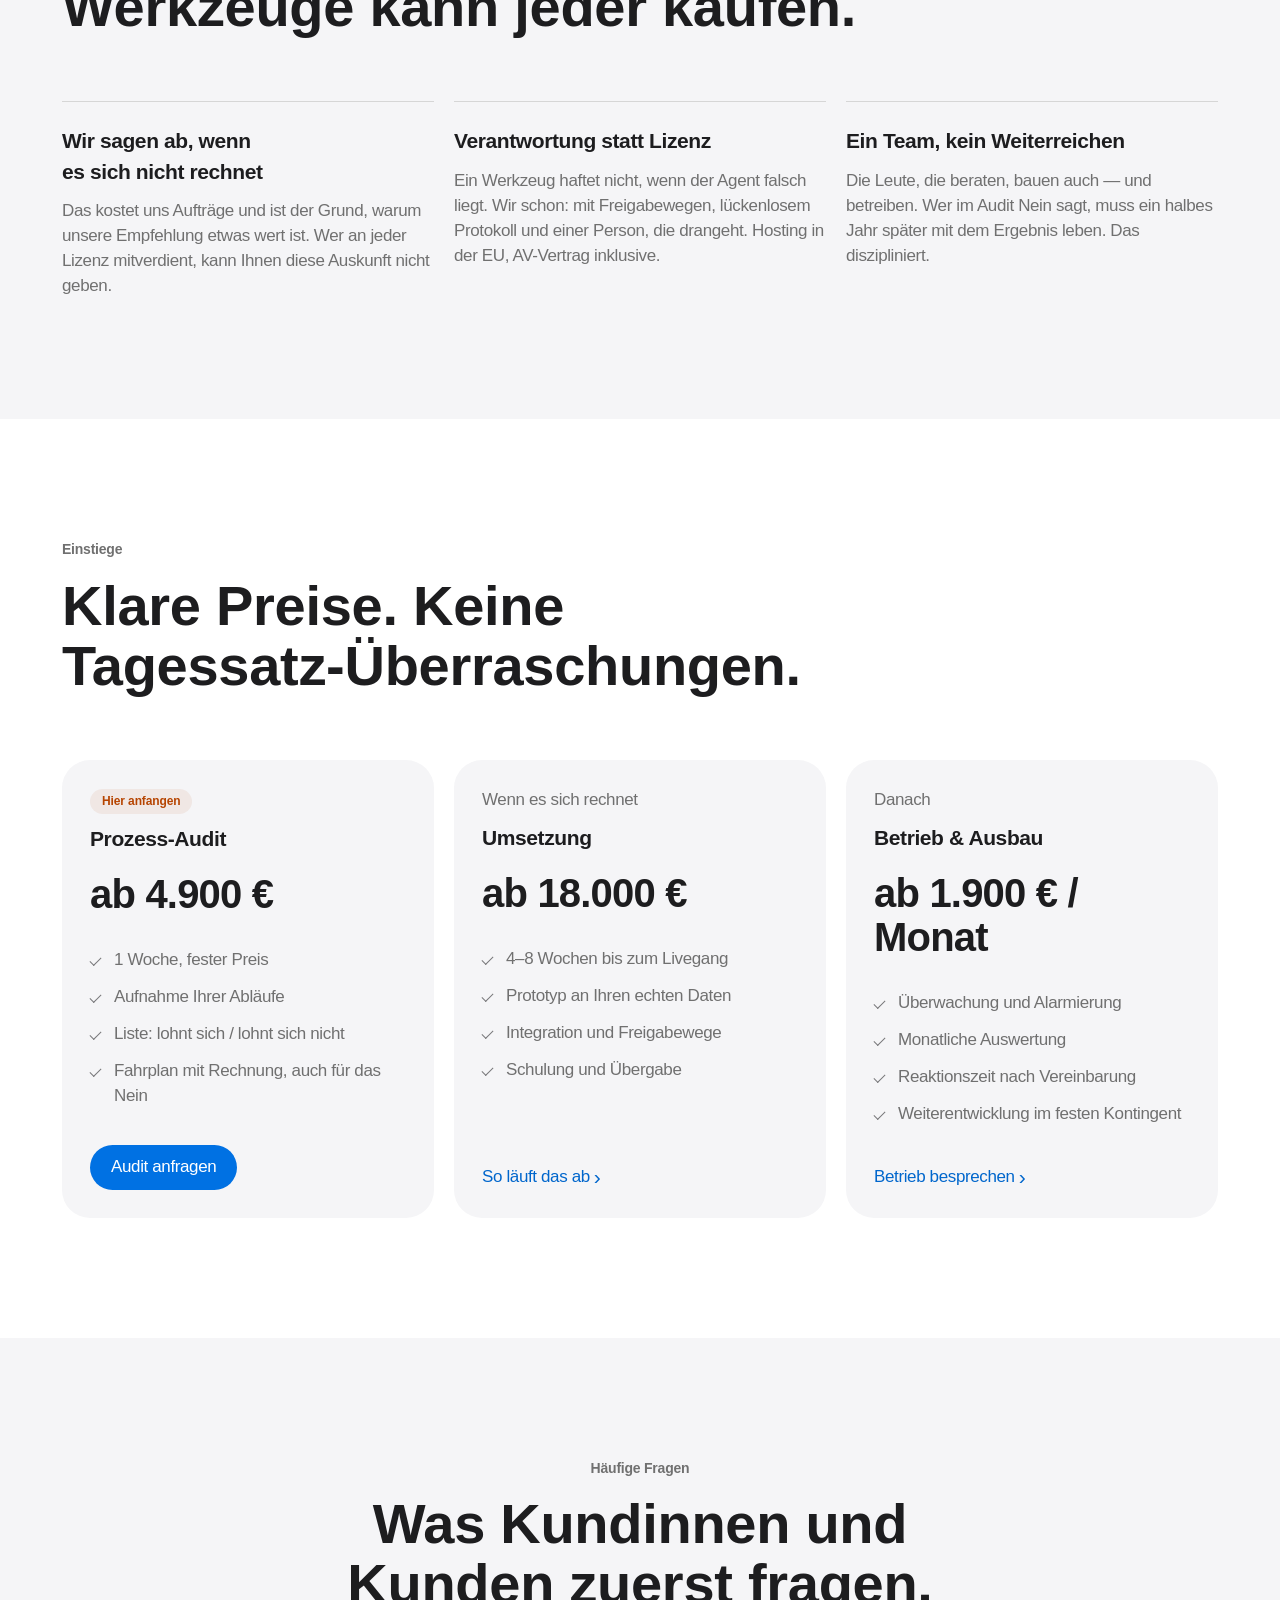
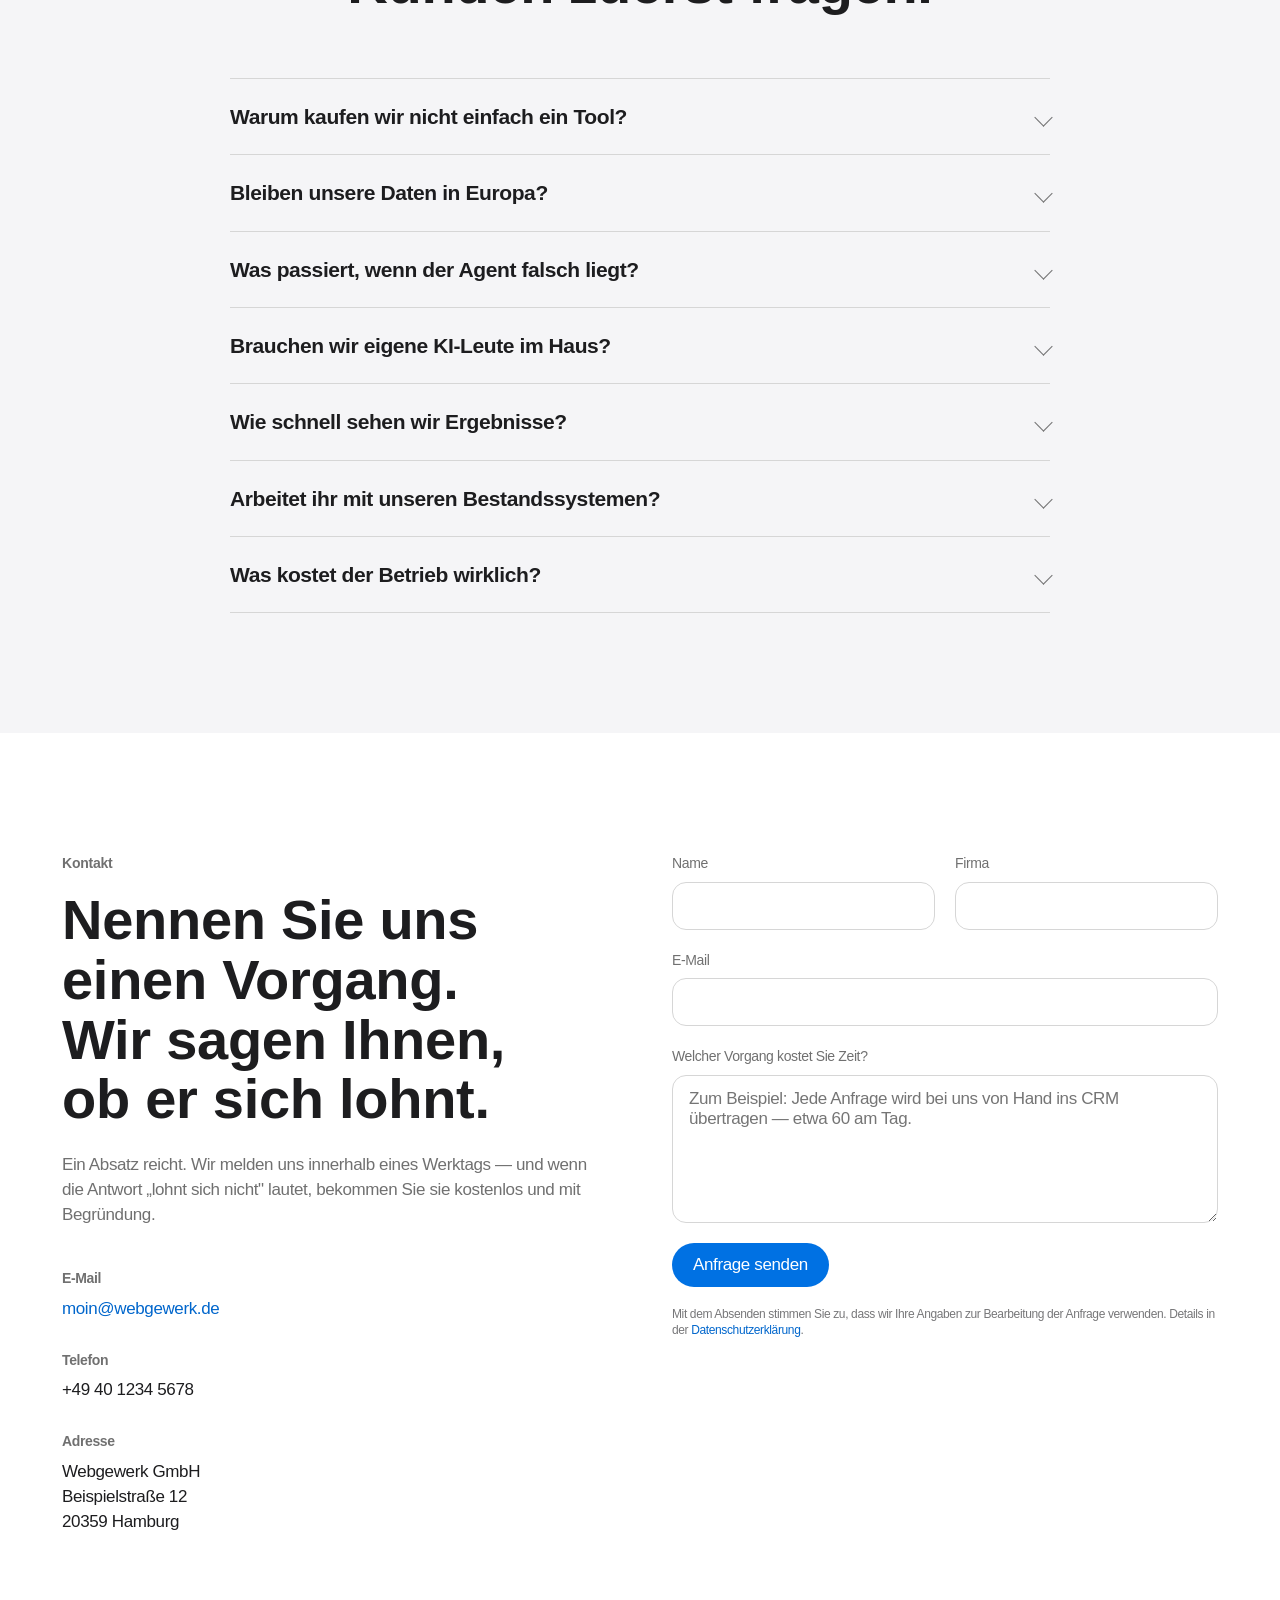
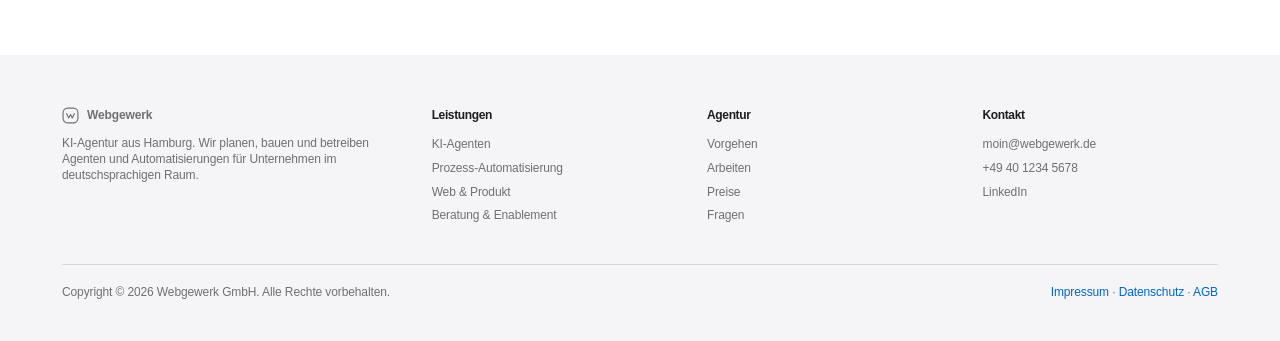
==== commit 445a952b: "Positionierung: von "wir bauen" auf "wir entscheiden" Die alte Headline "Wir bauen KI-Agenten, die a" ====
--- a/index.html
+++ b/index.html
@@ -3,15 +3,15 @@
 <head>
 <meta charset="utf-8">
 <meta name="viewport" content="width=device-width, initial-scale=1">
-<title>Webgewerk — KI-Agenten, die arbeiten</title>
-<meta name="description" content="Webgewerk ist eine KI-Agentur aus Hamburg. Wir planen, bauen und betreiben KI-Agenten und Automatisierungen für Unternehmen im deutschsprachigen Raum — messbar, dokumentiert, DSGVO-konform.">
+<title>Webgewerk — die Software ist nicht Ihr Problem</title>
+<meta name="description" content="Werkzeuge für KI-Automatisierung gibt es genug. Webgewerk findet heraus, welcher Vorgang sich überhaupt lohnt — und baut nur das, was im Betrieb trägt. KI-Agentur aus Hamburg.">
 <meta name="theme-color" content="#ffffff">
 
 <meta property="og:type" content="website">
 <meta property="og:locale" content="de_DE">
 <meta property="og:site_name" content="Webgewerk">
-<meta property="og:title" content="Webgewerk — KI-Agenten, die arbeiten">
-<meta property="og:description" content="KI-Agenten und Automatisierungen, die Ihre Prozesse übernehmen. In Wochen live, nicht in Quartalen.">
+<meta property="og:title" content="Webgewerk — die Software ist nicht Ihr Problem">
+<meta property="og:description" content="Werkzeuge gibt es genug. Die Frage ist, welcher Vorgang sich überhaupt lohnt — und was davon im Betrieb hält.">
 <meta property="og:image" content="assets/img/hero.svg">
 
 <link rel="stylesheet" href="styles/main.css">
@@ -22,7 +22,7 @@
   "@context": "https://schema.org",
   "@type": "ProfessionalService",
   "name": "Webgewerk",
-  "description": "KI-Agentur für Agenten, Prozessautomatisierung und Produktentwicklung.",
+  "description": "KI-Agentur aus Hamburg. Prüft, welche Prozesse sich automatisieren lohnen, setzt um und betreibt.",
   "areaServed": "DACH",
   "email": "moin@webgewerk.de",
   "address": { "@type": "PostalAddress", "addressLocality": "Hamburg", "addressCountry": "DE" }
@@ -66,18 +66,18 @@
 <section class="section hero">
   <div class="wrap">
     <p class="hero__eyebrow" data-reveal>KI-Agentur · Hamburg &amp; remote</p>
-    <h1 class="h-display" data-reveal data-delay="1">Wir bauen KI-Agenten,<br>die arbeiten.</h1>
+    <h1 class="h-display" data-reveal data-delay="1">Die Software ist<br>nicht Ihr Problem.</h1>
     <p class="hero__lead" data-reveal data-delay="2">
-      Automatisierungen, die Ihre Prozesse übernehmen — messbar, dokumentiert,
-      <span style="white-space:nowrap">DSGVO-konform</span>.
+      Werkzeuge gibt es genug. Die Frage ist, welcher Vorgang sich überhaupt lohnt —
+      und was davon im Betrieb hält.
     </p>
 
     <div class="btn-row btn-row--center" data-reveal data-delay="3">
-      <a class="btn btn--filled" href="#kontakt">Projekt anfragen</a>
-      <a class="btn btn--ghost" href="#leistungen">Leistungen ansehen</a>
-    </div>
-
-    <p class="hero__note num" data-reveal data-delay="3">In 4 Wochen live. Festpreis ab 18.000 €.</p>
+      <a class="btn btn--filled" href="#kontakt">Prozess prüfen lassen</a>
+      <a class="btn btn--ghost" href="#abraten">Wovon wir abraten</a>
+    </div>
+
+    <p class="hero__note num" data-reveal data-delay="3">Wir fangen beim Vorgang an, nicht bei der Technik. Audit ab 4.900 €.</p>
 
     <figure class="hero__visual" data-reveal>
       <img src="assets/img/hero.svg" width="1200" height="760"
@@ -85,17 +85,20 @@
     </figure>
 
     <div class="stats">
+      <!-- PLATZHALTER: Diese drei Zahlen müssen die echten sein, bevor die Seite
+           öffentlich geht. Die Positionierung steht und fällt mit ihnen — erfundene
+           Zahlen wären hier schädlicher als gar keine. Siehe README. -->
       <div class="stat" data-reveal>
-        <p class="stat__value num">40+</p>
-        <p class="stat__label">Agenten im produktiven Betrieb</p>
+        <p class="stat__value num">112</p>
+        <p class="stat__label">Prozesse geprüft</p>
       </div>
       <div class="stat" data-reveal data-delay="1">
-        <p class="stat__value num">62 %</p>
-        <p class="stat__label">weniger Bearbeitungszeit im Schnitt</p>
+        <p class="stat__value num">38</p>
+        <p class="stat__label">davon automatisiert</p>
       </div>
       <div class="stat" data-reveal data-delay="2">
-        <p class="stat__value num">4 Wochen</p>
-        <p class="stat__label">vom Prototyp bis zum Livegang</p>
+        <p class="stat__value num">74</p>
+        <p class="stat__label">davon abgeraten — mit Begründung</p>
       </div>
     </div>
   </div>
@@ -104,7 +107,7 @@
 <!-- ========================= Vertrauen ========================= -->
 <section class="section section--tight trust">
   <div class="wrap" data-reveal>
-    <p>Im Einsatz bei Teams aus Industrie, Handel, Kanzleien und SaaS.</p>
+    <p>Prozesse geprüft für Teams aus Industrie, Handel, Kanzleien und SaaS.</p>
     <div class="trust__row">
       <span class="trust__item">Maschinenbau</span>
       <span class="trust__item">Steuerberatung</span>
@@ -121,10 +124,11 @@
   <div class="wrap">
     <div class="section__head" data-reveal>
       <p class="eyebrow">Leistungen</p>
-      <h2 class="h-section">Vier Wege, wie Arbeit von Ihrem Tisch verschwindet.</h2>
+      <h2 class="h-section">Wir fangen nie bei der Technik an.</h2>
       <p class="copy">
-        Wir fangen nie bei der Technik an, sondern bei dem Vorgang, der Sie Zeit kostet.
-        Was sich nicht rechnet, bauen wir nicht.
+        Sondern bei dem Vorgang, der Sie Zeit kostet. Was sich nicht rechnet, bauen wir
+        nicht — das ist keine Floskel, sondern der Grund, warum zwei von drei geprüften
+        Prozessen bei uns ohne Automatisierung herausgehen.
       </p>
     </div>
 
@@ -136,10 +140,11 @@
           <circle cx="17.5" cy="14.5" r="1.6" fill="currentColor"/>
           <path d="M14 7V3.5" stroke="currentColor" stroke-width="1.7" stroke-linecap="round"/>
         </svg>
-        <h3>KI-Agenten</h3>
-        <p>Agenten, die E-Mails, Belege, Angebote und Tickets eigenständig bearbeiten — mit
-          Freigabe-Logik, lückenlosem Protokoll und klar gezogenen Grenzen.</p>
-        <a class="arrow-link" href="#kontakt">Anwendungsfall besprechen</a>
+        <h3>Prozess-Audit</h3>
+        <p>Wir nehmen Ihre Abläufe auf und rechnen nach. Am Ende steht eine Liste: Das
+          lohnt sich, das nicht, und warum. Kein Anbieter, der Lizenzen verkauft, wird
+          Ihnen diese Liste schreiben.</p>
+        <a class="arrow-link" href="#abraten">Wovon wir abraten</a>
       </article>
 
       <article class="card" data-reveal data-delay="1">
@@ -149,9 +154,10 @@
           <path d="M7 10.4v5.4a2.8 2.8 0 0 0 2.8 2.8h5.4" stroke="currentColor" stroke-width="1.7" stroke-linecap="round"/>
           <path d="M21 17.8v-5.4a2.8 2.8 0 0 0-2.8-2.8h-5.4" stroke="currentColor" stroke-width="1.7" stroke-linecap="round"/>
         </svg>
-        <h3>Prozess-Automatisierung</h3>
-        <p>Wir verbinden Ihre Systeme — ERP, CRM, DMS, Postfach — und nehmen den manuellen
-          Zwischenschritten die Arbeit ab. Ohne Systemwechsel.</p>
+        <h3>Umsetzung</h3>
+        <p>Agenten und Automatisierungen — aber erst nach dem Audit. Inklusive der letzten
+          zwanzig Prozent: Sonderfall, Ausnahme, der Beleg, der nicht ins Schema passt.
+          Genau daran sterben Automatisierungen.</p>
         <a class="arrow-link" href="#vorgehen">So läuft das ab</a>
       </article>
 
@@ -161,9 +167,10 @@
           <path d="M3.5 10.5h21" stroke="currentColor" stroke-width="1.7"/>
           <circle cx="7.6" cy="7.7" r="1.1" fill="currentColor"/>
         </svg>
-        <h3>Web &amp; Produkt</h3>
-        <p>Schnelle, schöne Oberflächen für Ihre KI: Portale, Dashboards, Kundenzugänge.
-          Barrierearm gebaut und in einem Jahr noch wartbar.</p>
+        <h3>Integration in Bestandssysteme</h3>
+        <p>ERP, CRM, DMS, Postfach — auch dort, wo es keine saubere Schnittstelle gibt.
+          Wo kein API ist, hilft kein Werkzeug. Dann bauen wir den Weg, den Ihr System
+          zulässt. Ein Systemwechsel ist nie Voraussetzung.</p>
         <a class="arrow-link" href="#arbeiten">Arbeiten ansehen</a>
       </article>
 
@@ -172,10 +179,11 @@
           <path d="M14 3.5 4.5 8.2 14 12.9l9.5-4.7L14 3.5Z" stroke="currentColor" stroke-width="1.7" stroke-linejoin="round"/>
           <path d="M4.5 14.2 14 18.9l9.5-4.7M4.5 19.8 14 24.5l9.5-4.7" stroke="currentColor" stroke-width="1.7" stroke-linejoin="round"/>
         </svg>
-        <h3>Beratung &amp; Enablement</h3>
-        <p>KI-Audit, Bewertung Ihrer Anwendungsfälle, Schulung Ihres Teams. Danach wissen Sie,
-          was sich rechnet — und was nicht.</p>
-        <a class="arrow-link" href="#preise">Zum KI-Audit</a>
+        <h3>Betrieb &amp; Verantwortung</h3>
+        <p>Überwachung, Auswertung, Nachschärfen — und Schulung, damit Ihr Team dem
+          Ergebnis traut und die Regeln selbst anpassen kann. Ein Werkzeug haftet nicht.
+          Wir stehen für das Ergebnis gerade.</p>
+        <a class="arrow-link" href="#preise">Preise ansehen</a>
       </article>
     </div>
   </div>
@@ -195,8 +203,9 @@
         <div class="step__rule"></div>
         <h3>Audit</h3>
         <p class="step__time">1 Woche</p>
-        <p>Wir nehmen Ihre Abläufe auf, beziffern die Potenziale und legen einen Fahrplan vor —
-          inklusive ehrlicher Absage, wo KI nichts bringt.</p>
+        <p>Wir nehmen Ihre Abläufe auf, beziffern die Potenziale und legen einen Fahrplan
+          vor. Häufigstes Ergebnis: Zwei von drei Vorgängen gehen ohne Automatisierung
+          heraus — manchmal reicht es, ein Formular zu ändern.</p>
       </article>
 
       <article class="step" data-reveal data-delay="1">
@@ -309,41 +318,85 @@
   </div>
 </section>
 
+<!-- ========================= Wovon wir abraten ========================= -->
+<section class="section" id="abraten">
+  <div class="wrap">
+    <div class="section__head" data-reveal>
+      <p class="eyebrow">Wovon wir abraten</p>
+      <h2 class="h-section">Dreimal haben wir abgeraten. Hier ist, warum.</h2>
+      <p class="copy">
+        Automatisierung ist kein Selbstzweck. Diese drei Vorgänge hätten wir bauen
+        können — es hätte sich nicht gerechnet. Zwei davon hatten schon ein Budget.
+      </p>
+    </div>
+
+    <div class="grid grid--3">
+      <article class="card" data-reveal>
+        <p class="price__label">Großhandel</p>
+        <h3>Angebotsfreigabe</h3>
+        <p>Vier Freigabestufen, zwölf Sonderfälle, dreißig Vorgänge im Monat. Die
+          Ausnahmen zu pflegen hätte mehr Zeit gekostet als die Handarbeit selbst.
+          Stattdessen haben wir zwei Formularfelder geändert und die vierte Freigabe
+          gestrichen. Ergebnis: knapp die Hälfte der Bearbeitungszeit weg, ohne KI.</p>
+      </article>
+
+      <article class="card" data-reveal data-delay="1">
+        <p class="price__label">Industrie · Personal</p>
+        <h3>Bewerbungsvorauswahl</h3>
+        <p>Technisch die einfachste Anfrage des Jahres. Rechtlich und menschlich nicht:
+          Wer aussortiert wird, hat Anspruch auf eine nachvollziehbare Begründung, und
+          ein Modell liefert die nicht belastbar. Abgeraten — dieses Risiko wiegt kein
+          Effizienzgewinn auf.</p>
+      </article>
+
+      <article class="card" data-reveal data-delay="2">
+        <p class="price__label">Eigenes Projekt, zurückgebaut</p>
+        <h3>Protokolle aus Kundenterminen</h3>
+        <p>Der Agent lief technisch gut. Nach acht Wochen benutzte ihn niemand mehr:
+          Die Nacharbeit an den Entwürfen dauerte länger als selbst mitzuschreiben. Wir
+          haben ihn abgeschaltet und das Honorar für den Betrieb zurückgegeben. Gelernt:
+          Zeitersparnis auf dem Papier ist keine im Kalender.</p>
+      </article>
+    </div>
+  </div>
+</section>
+
 <!-- ========================= Warum ========================= -->
-<section class="section">
+<section class="section section--canvas">
   <div class="wrap">
     <div class="section__head" data-reveal>
       <p class="eyebrow">Warum Webgewerk</p>
-      <h2 class="h-section">Gewerk heißt: abnahmefähig gebaut.</h2>
+      <h2 class="h-section">Werkzeuge kann jeder kaufen.</h2>
     </div>
 
     <div class="grid grid--3">
       <article class="reason" data-reveal>
         <div class="reason__rule"></div>
-        <h3>Abnahmefähig statt vorführbar</h3>
-        <p>Tests, Protokolle, Dokumentation. Sie bekommen ein System, das ein Audit übersteht —
-          keine Demo, die nur in unserem Beisein funktioniert.</p>
+        <h3>Wir sagen ab, wenn es sich nicht rechnet</h3>
+        <p>Das kostet uns Aufträge und ist der Grund, warum unsere Empfehlung etwas wert
+          ist. Wer an jeder Lizenz mitverdient, kann Ihnen diese Auskunft nicht geben.</p>
       </article>
 
       <article class="reason" data-reveal data-delay="1">
         <div class="reason__rule"></div>
-        <h3>Datenschutz von Anfang an</h3>
-        <p>Hosting in der EU, Löschkonzept, AV-Vertrag inklusive. Wo personenbezogene Daten
-          im Spiel sind, sagen wir vorher, wie sie fließen.</p>
+        <h3>Verantwortung statt Lizenz</h3>
+        <p>Ein Werkzeug haftet nicht, wenn der Agent falsch liegt. Wir schon: mit
+          Freigabewegen, lückenlosem Protokoll und einer Person, die drangeht. Hosting
+          in der EU, AV-Vertrag inklusive.</p>
       </article>
 
       <article class="reason" data-reveal data-delay="2">
         <div class="reason__rule"></div>
         <h3>Ein Team, kein Weiterreichen</h3>
-        <p>Die Leute, die beraten, bauen auch. Kein Übergabeverlust zwischen Pitch und Projekt,
-          keine wechselnden Ansprechpartner.</p>
+        <p>Die Leute, die beraten, bauen auch — und betreiben. Wer im Audit Nein sagt,
+          muss ein halbes Jahr später mit dem Ergebnis leben. Das diszipliniert.</p>
       </article>
     </div>
   </div>
 </section>
 
 <!-- ========================= Preise ========================= -->
-<section class="section section--canvas" id="preise">
+<section class="section" id="preise">
   <div class="wrap">
     <div class="section__head" data-reveal>
       <p class="eyebrow">Einstiege</p>
@@ -352,21 +405,21 @@
 
     <div class="grid grid--3">
       <article class="card price" data-reveal>
-        <p class="price__label">Einstieg</p>
-        <h3>KI-Audit</h3>
+        <p class="price__label"><span class="badge">Hier anfangen</span></p>
+        <h3>Prozess-Audit</h3>
         <p class="price__value num">ab 4.900 €</p>
         <ul class="price__list">
           <li>1 Woche, fester Preis</li>
           <li>Aufnahme Ihrer Abläufe</li>
-          <li>Bewertete Liste der Anwendungsfälle</li>
-          <li>Fahrplan mit ROI-Rechnung</li>
+          <li>Liste: lohnt sich / lohnt sich nicht</li>
+          <li>Fahrplan mit Rechnung, auch für das Nein</li>
         </ul>
-        <a class="arrow-link" href="#kontakt">Audit anfragen</a>
+        <a class="btn btn--filled" href="#kontakt" style="margin-top:var(--sp-6);align-self:flex-start;">Audit anfragen</a>
       </article>
 
       <article class="card price" data-reveal data-delay="1">
-        <p class="price__label"><span class="badge">Beliebt</span></p>
-        <h3>Agent-Projekt</h3>
+        <p class="price__label">Wenn es sich rechnet</p>
+        <h3>Umsetzung</h3>
         <p class="price__value num">ab 18.000 €</p>
         <ul class="price__list">
           <li>4–8 Wochen bis zum Livegang</li>
@@ -374,7 +427,7 @@
           <li>Integration und Freigabewege</li>
           <li>Schulung und Übergabe</li>
         </ul>
-        <a class="btn btn--filled" href="#kontakt" style="margin-top:var(--sp-6);align-self:flex-start;">Projekt anfragen</a>
+        <a class="arrow-link" href="#vorgehen">So läuft das ab</a>
       </article>
 
       <article class="card price" data-reveal data-delay="2">
@@ -394,7 +447,7 @@
 </section>
 
 <!-- ========================= FAQ ========================= -->
-<section class="section" id="faq">
+<section class="section section--canvas" id="faq">
   <div class="wrap">
     <div class="section__head section__head--center" data-reveal>
       <p class="eyebrow">Häufige Fragen</p>
@@ -402,6 +455,16 @@
     </div>
 
     <div class="faq" data-reveal>
+      <details class="faq__item">
+        <summary class="faq__q">Warum kaufen wir nicht einfach ein Tool?</summary>
+        <div class="faq__a"><p>Weil das Werkzeug der einfachste Teil ist. Eine Lizenz kostet
+          ein paar hundert Euro im Monat und ist in einer Woche eingerichtet. Danach fängt
+          die Arbeit an: Welcher Vorgang lohnt sich überhaupt, was passiert mit den
+          Ausnahmen, wie kommt das Werkzeug an Ihr Altsystem, benutzt es hinterher jemand,
+          und wer haftet, wenn es falsch liegt. Wenn Sie das im Haus haben, brauchen Sie
+          uns nicht — dann sagen wir Ihnen das auch.</p></div>
+      </details>
+
       <details class="faq__item">
         <summary class="faq__q">Bleiben unsere Daten in Europa?</summary>
         <div class="faq__a"><p>Ja. Wir hosten in der EU und wählen Modelle, die sich in der EU
@@ -451,15 +514,15 @@
 </section>
 
 <!-- ========================= Kontakt ========================= -->
-<section class="section section--canvas" id="kontakt">
+<section class="section" id="kontakt">
   <div class="wrap">
     <div class="contact">
       <div data-reveal>
         <p class="eyebrow">Kontakt</p>
-        <h2 class="h-section">Erzählen Sie uns von einem Vorgang, der Sie nervt.</h2>
+        <h2 class="h-section">Nennen Sie uns einen Vorgang. Wir sagen Ihnen, ob er sich lohnt.</h2>
         <p class="copy" style="margin-top:var(--sp-6);">
-          Ein Absatz reicht. Wir melden uns innerhalb eines Werktags und sagen Ihnen ehrlich,
-          ob sich Automatisierung an dieser Stelle lohnt.
+          Ein Absatz reicht. Wir melden uns innerhalb eines Werktags — und wenn die Antwort
+          „lohnt sich nicht" lautet, bekommen Sie sie kostenlos und mit Begründung.
         </p>
 
         <div class="contact__aside" style="margin-top:var(--sp-10);">
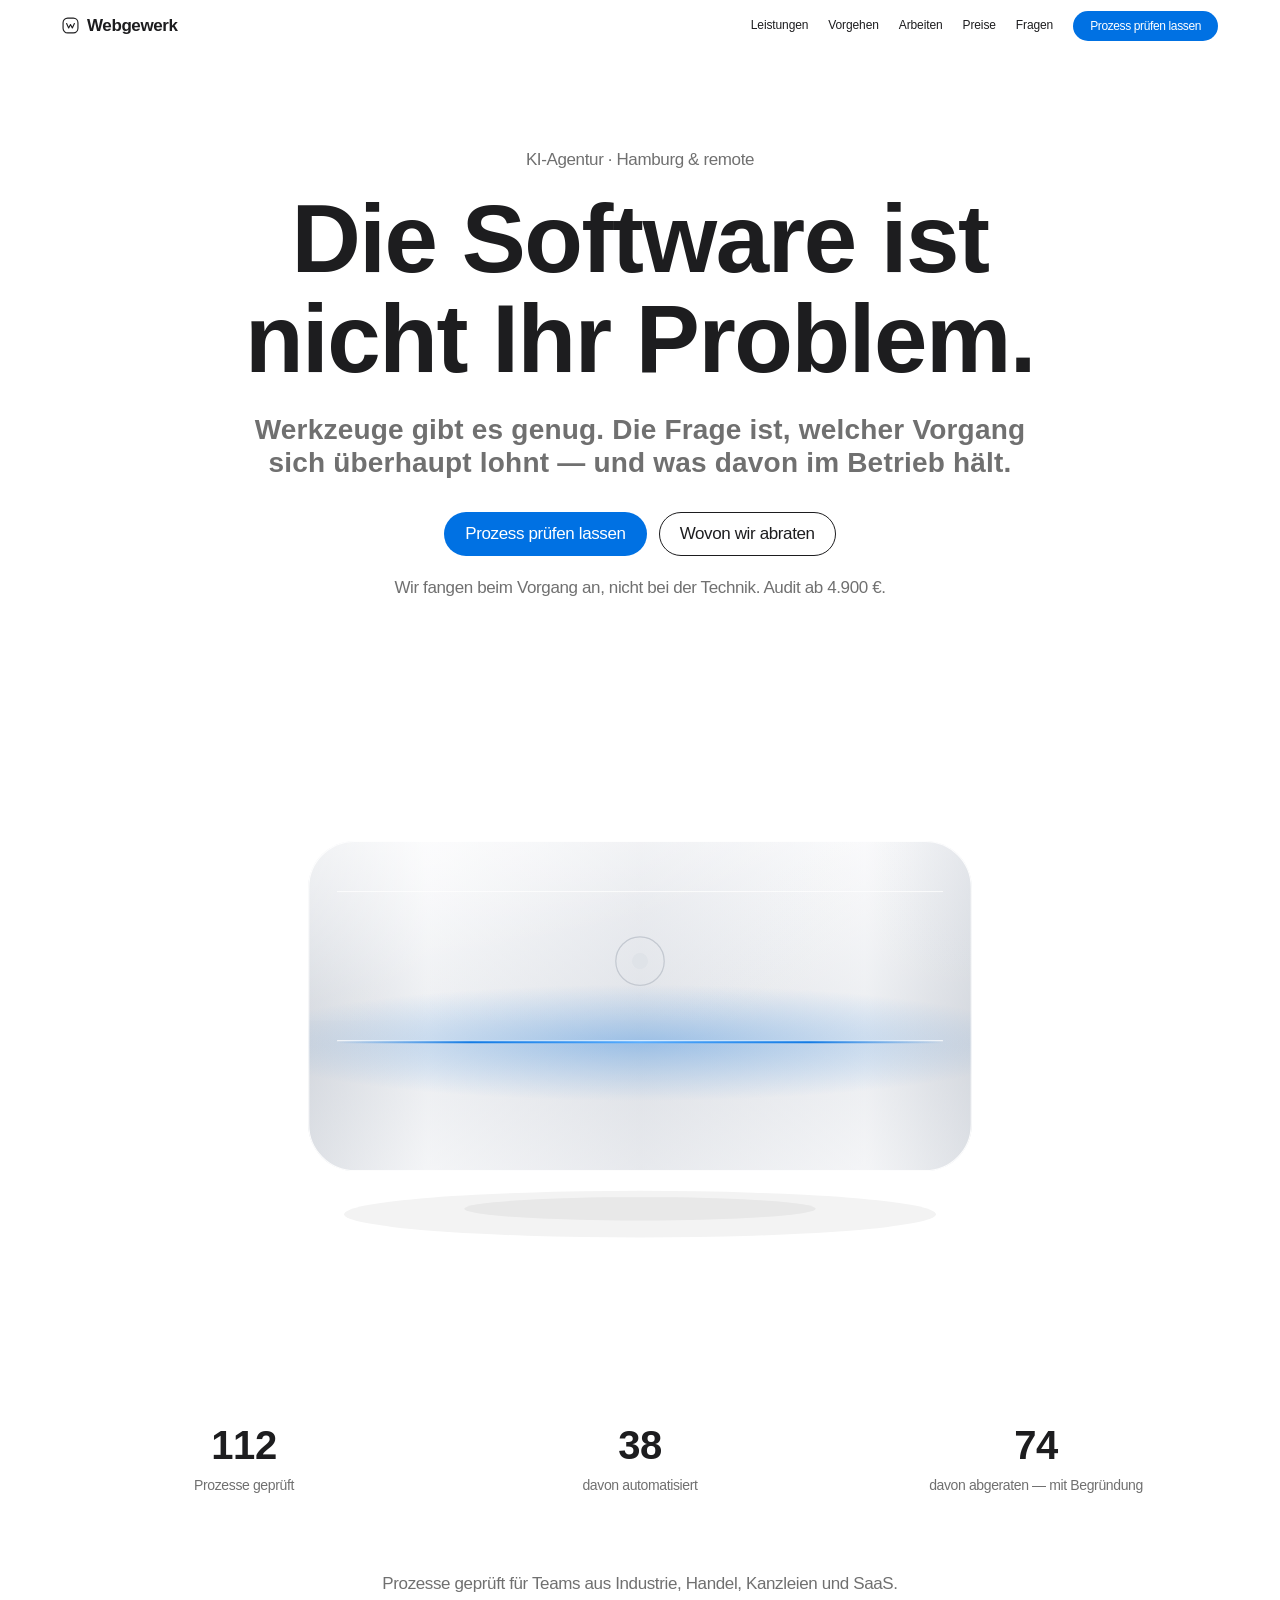
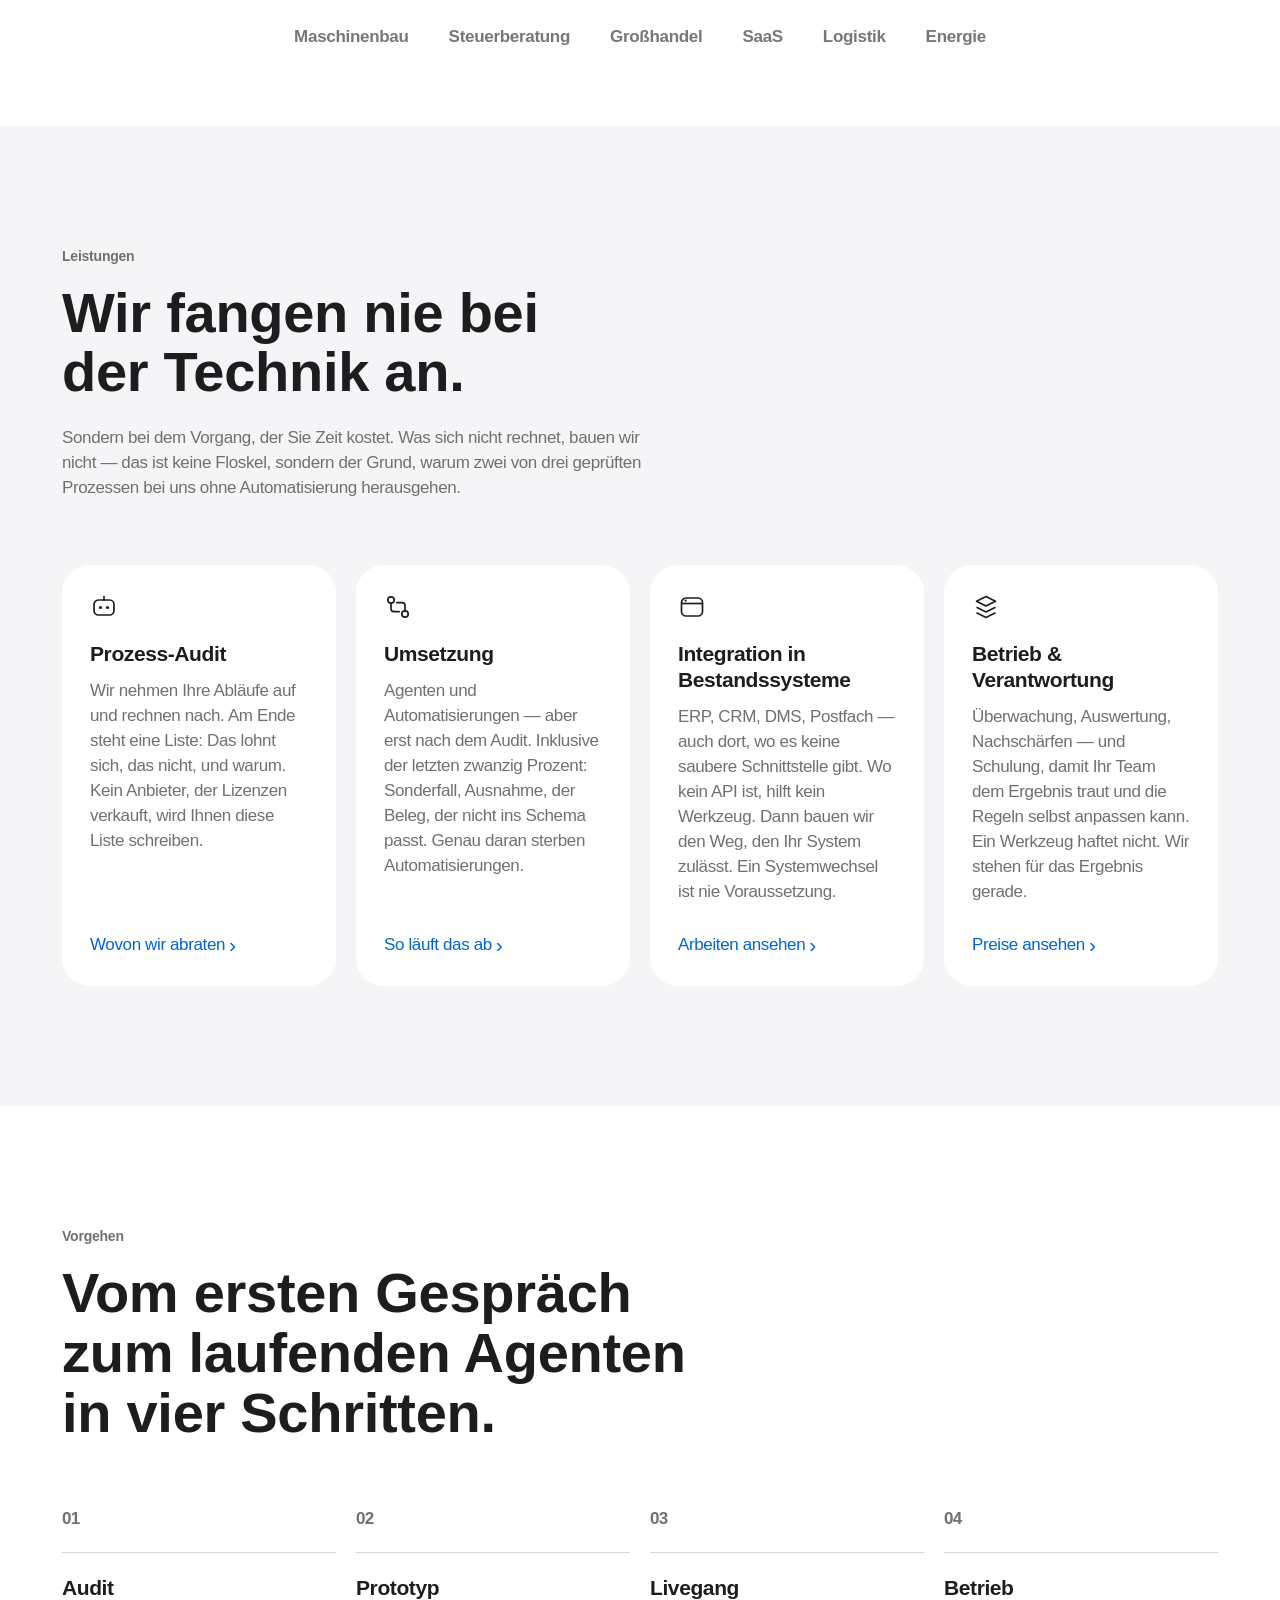
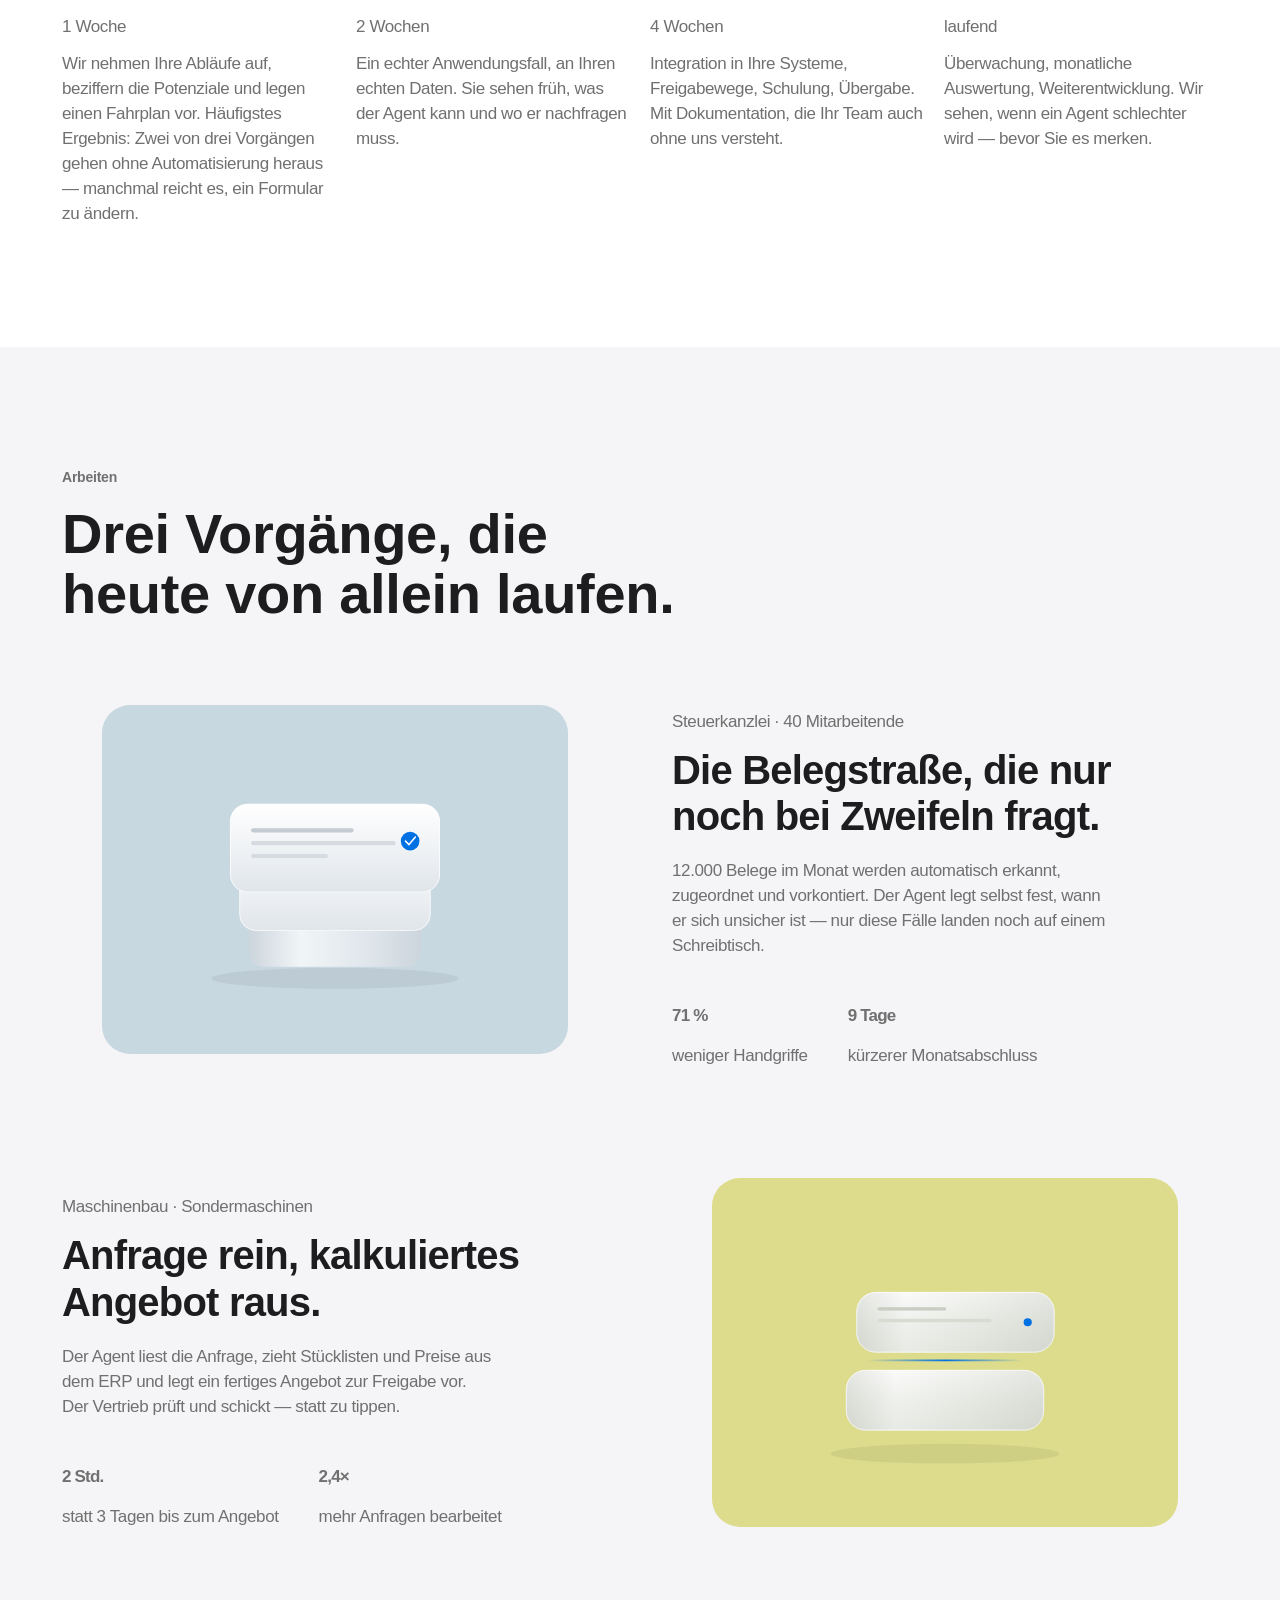
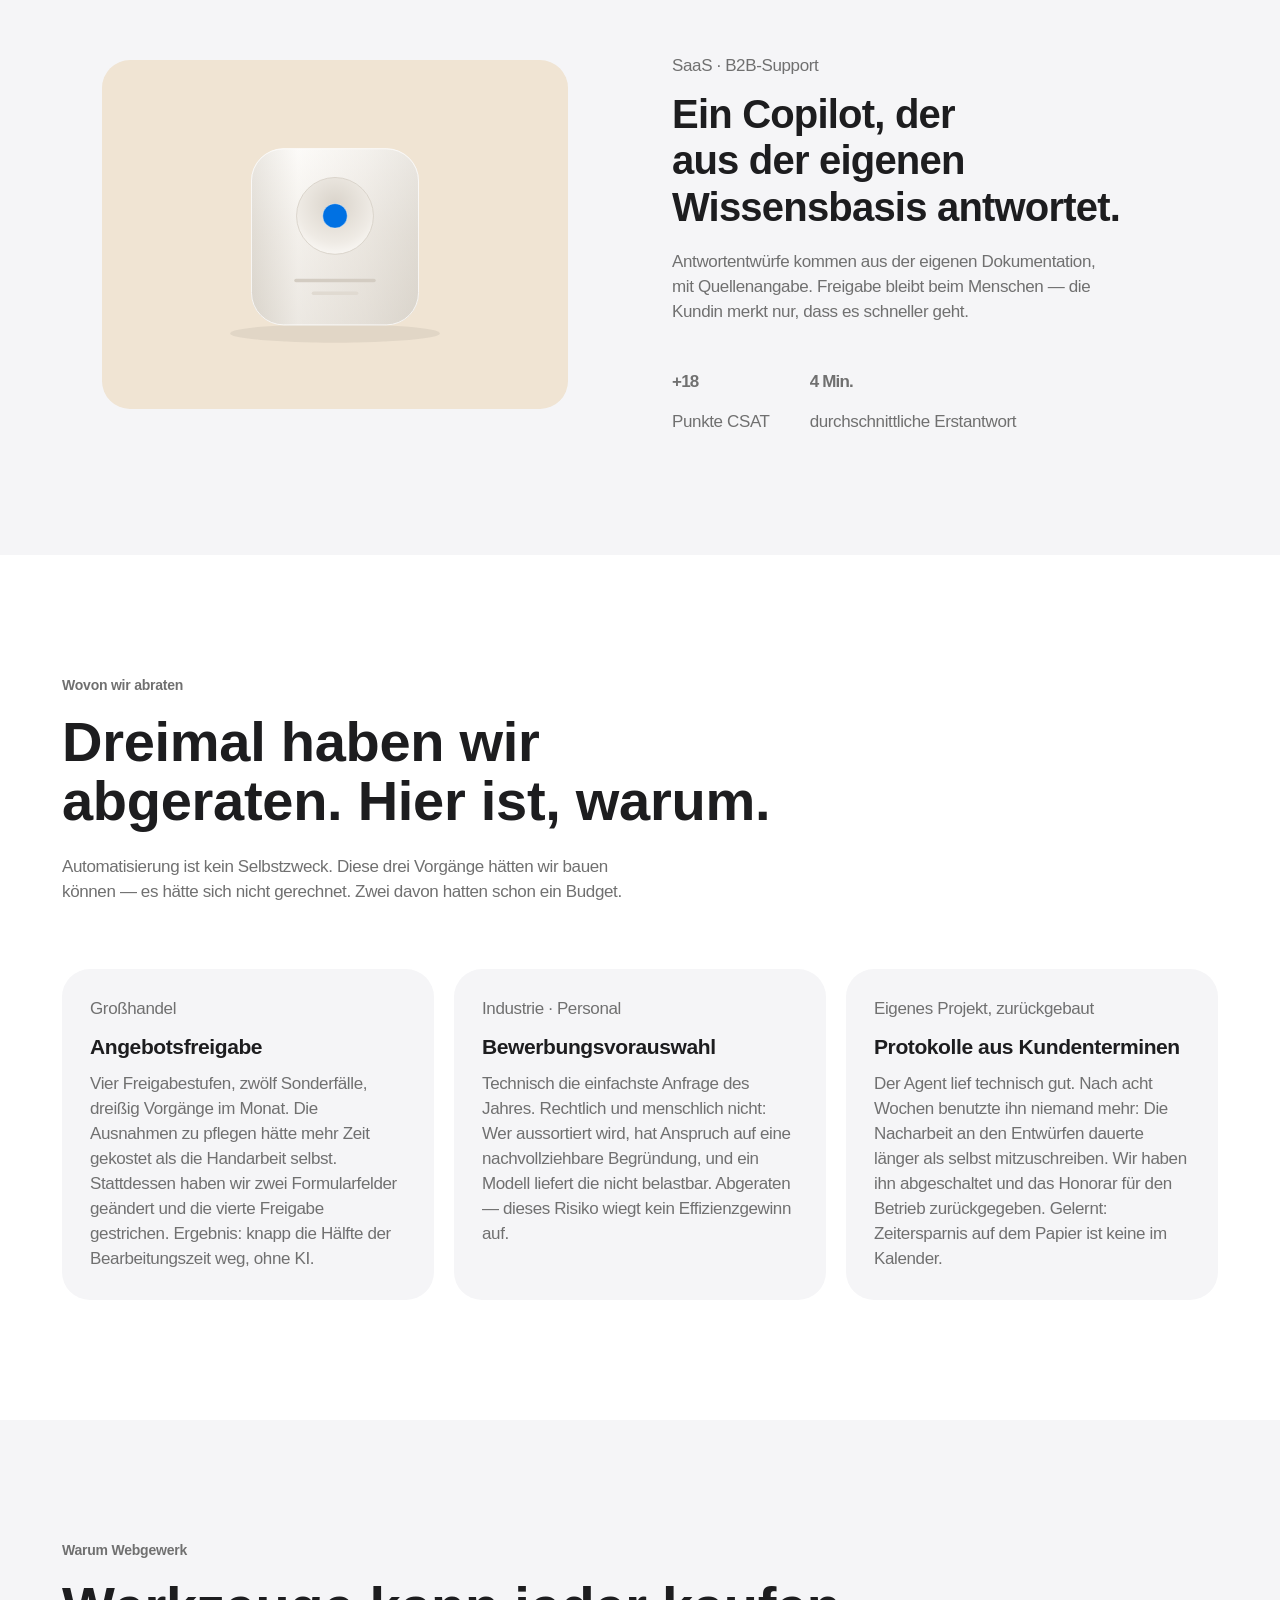
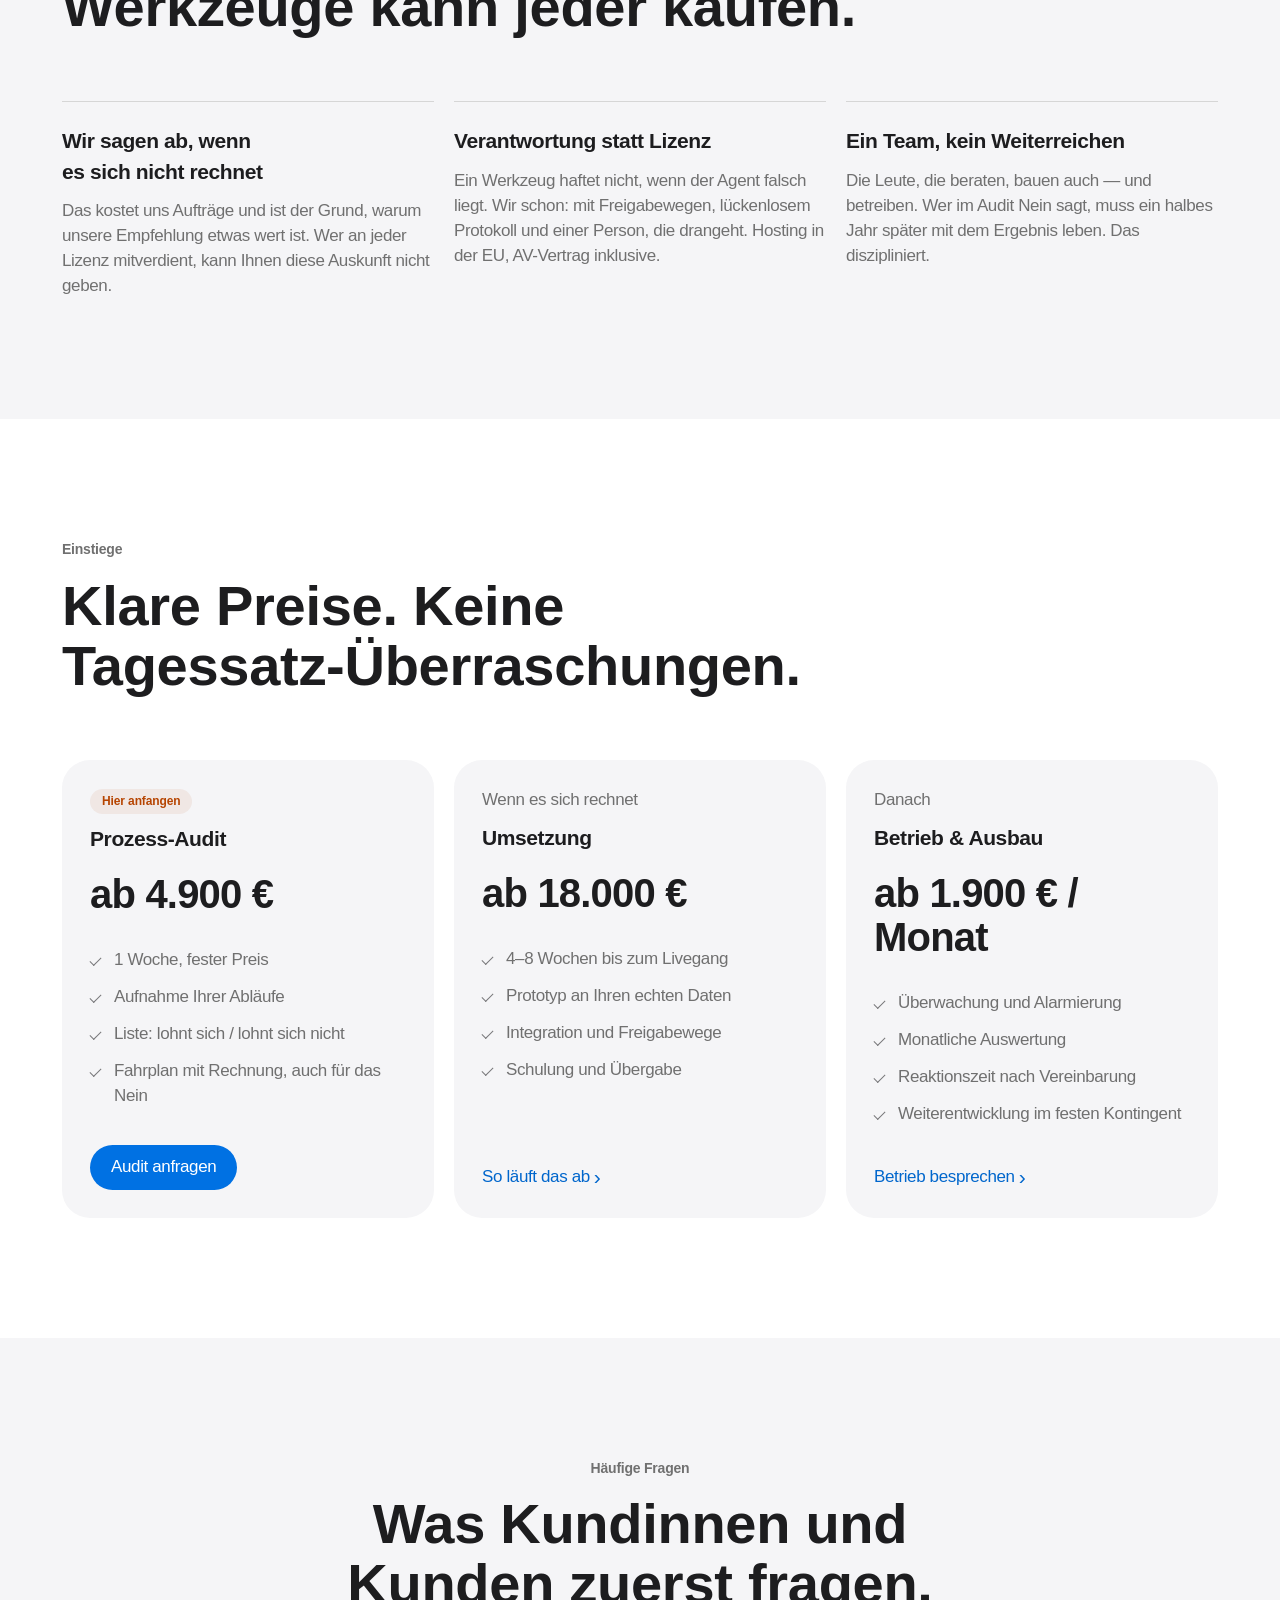
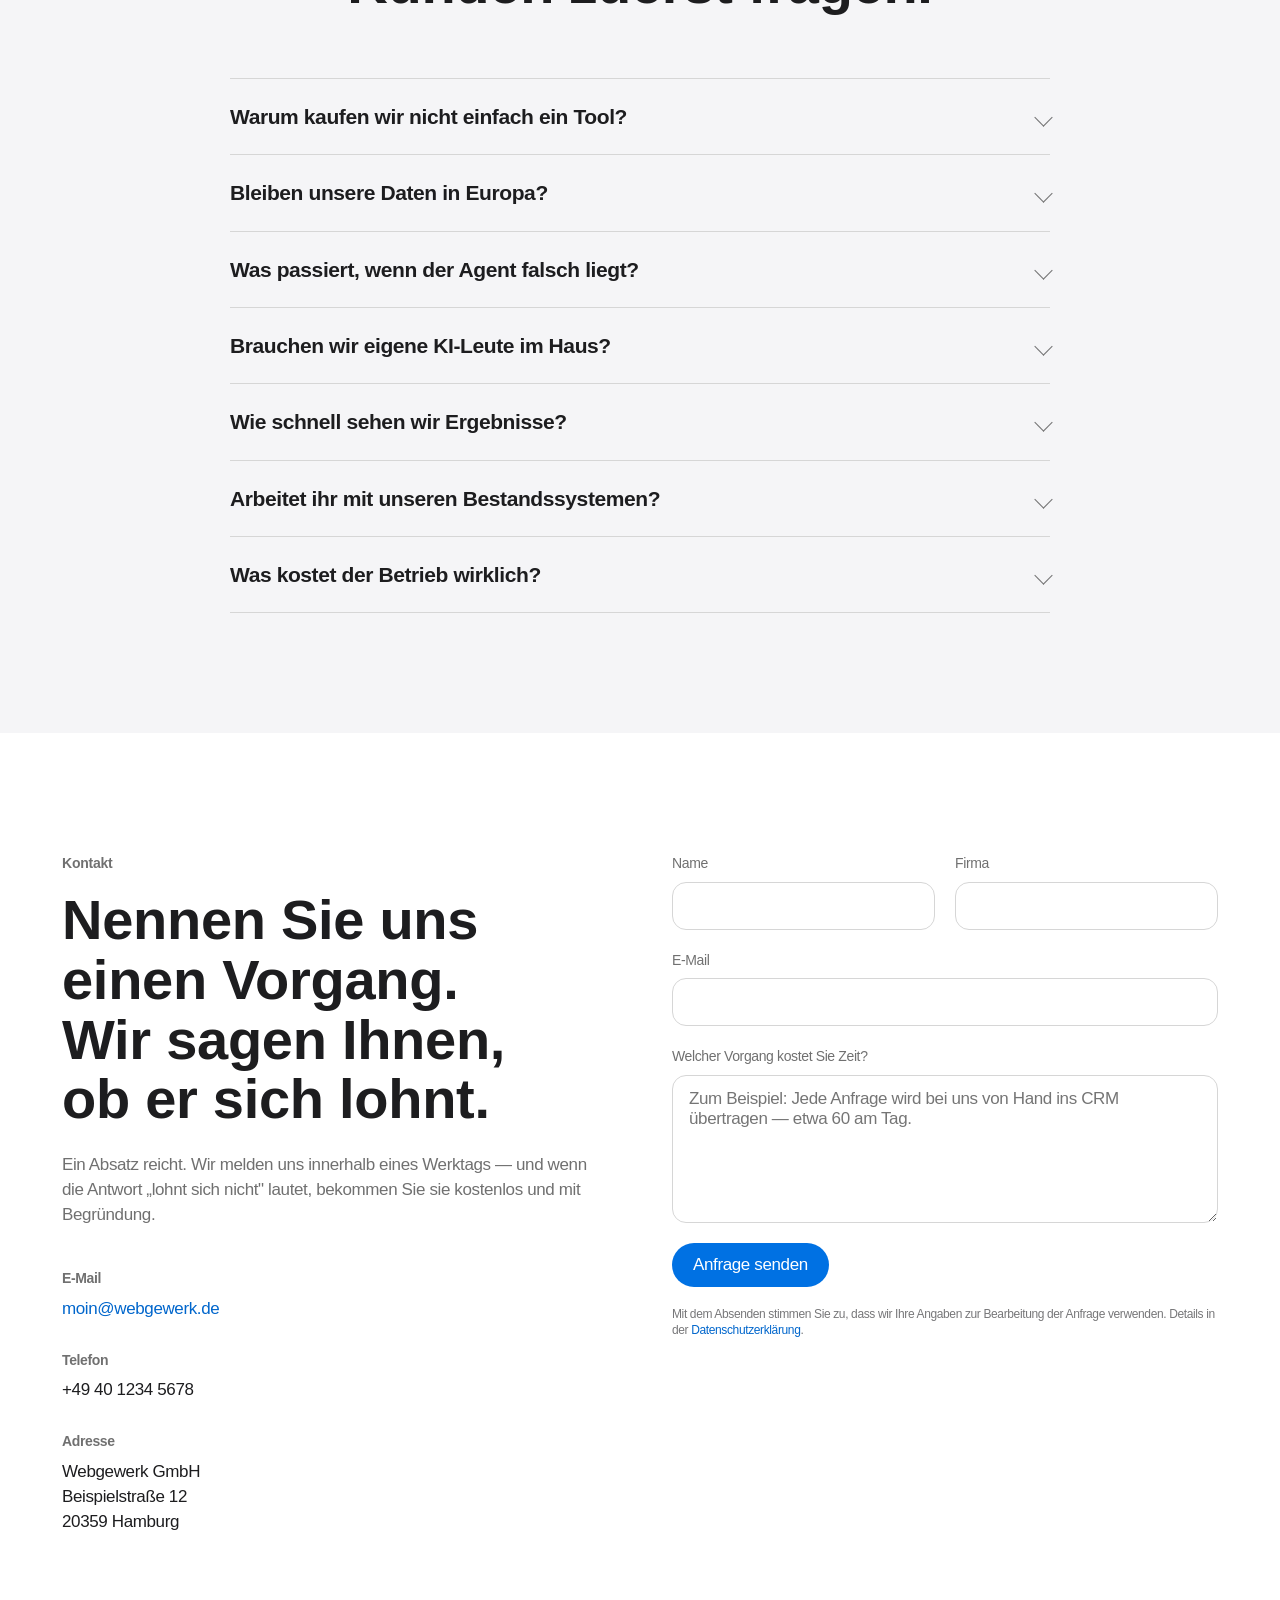
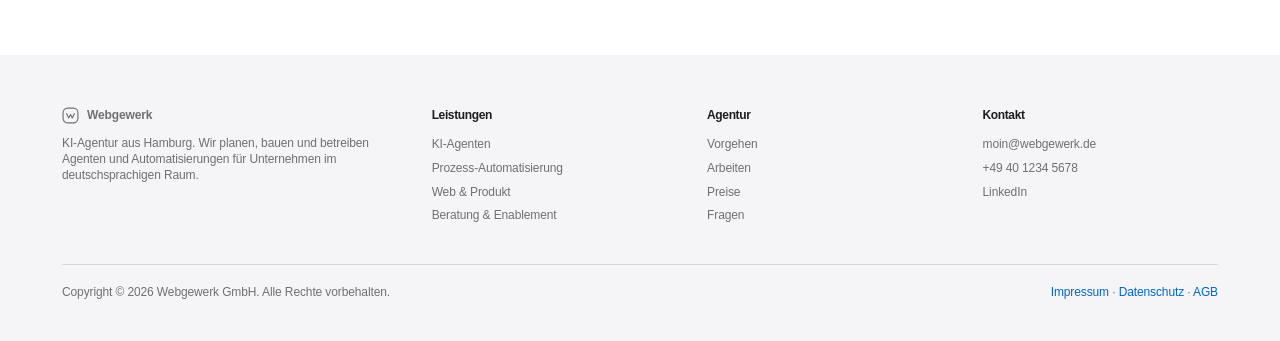
==== commit 1a4088f8: "Navigations-Button an die Positionierung angleichen Der Button in der Navigation sagte noch "Projekt" ====
--- a/index.html
+++ b/index.html
@@ -54,7 +54,7 @@
       <a class="nav__link" href="#arbeiten">Arbeiten</a>
       <a class="nav__link" href="#preise">Preise</a>
       <a class="nav__link" href="#faq">Fragen</a>
-      <a class="btn btn--filled nav__cta" href="#kontakt">Projekt anfragen</a>
+      <a class="btn btn--filled nav__cta" href="#kontakt">Prozess prüfen lassen</a>
     </nav>
   </div>
 </header>
